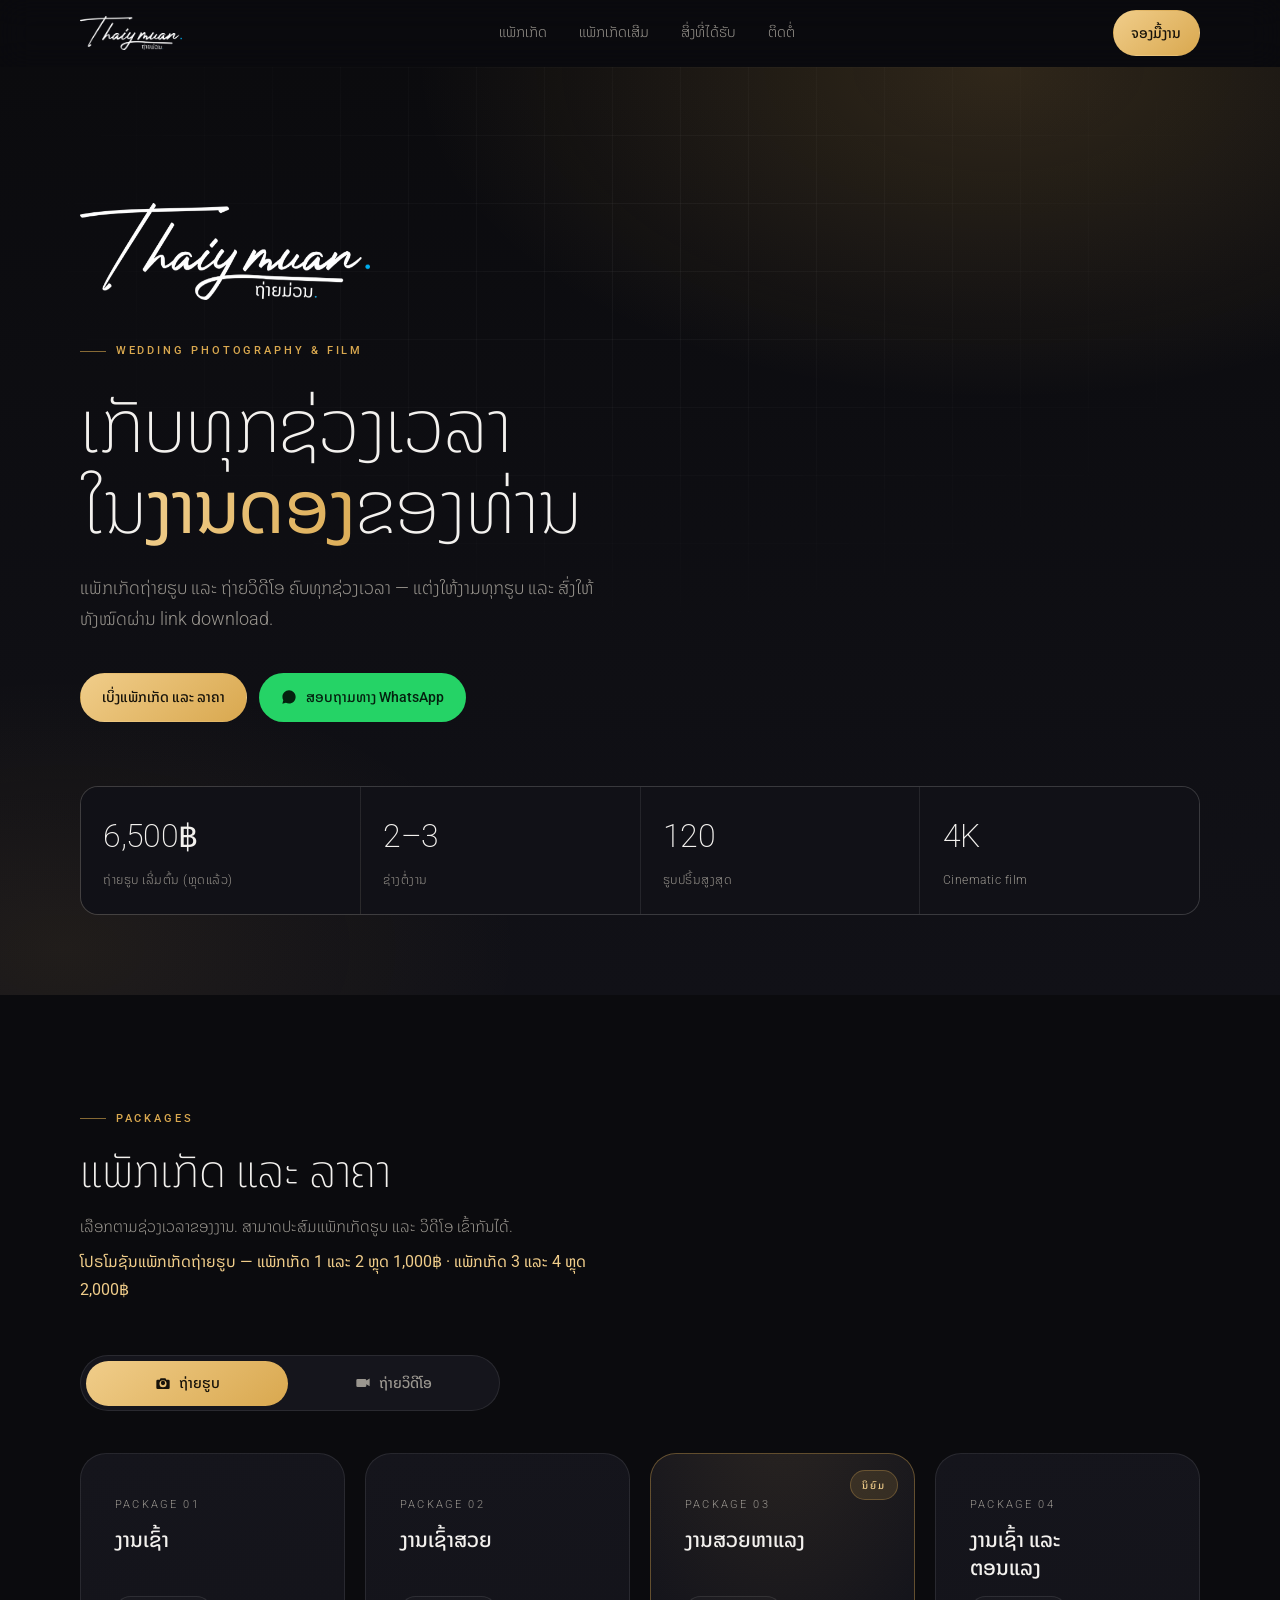
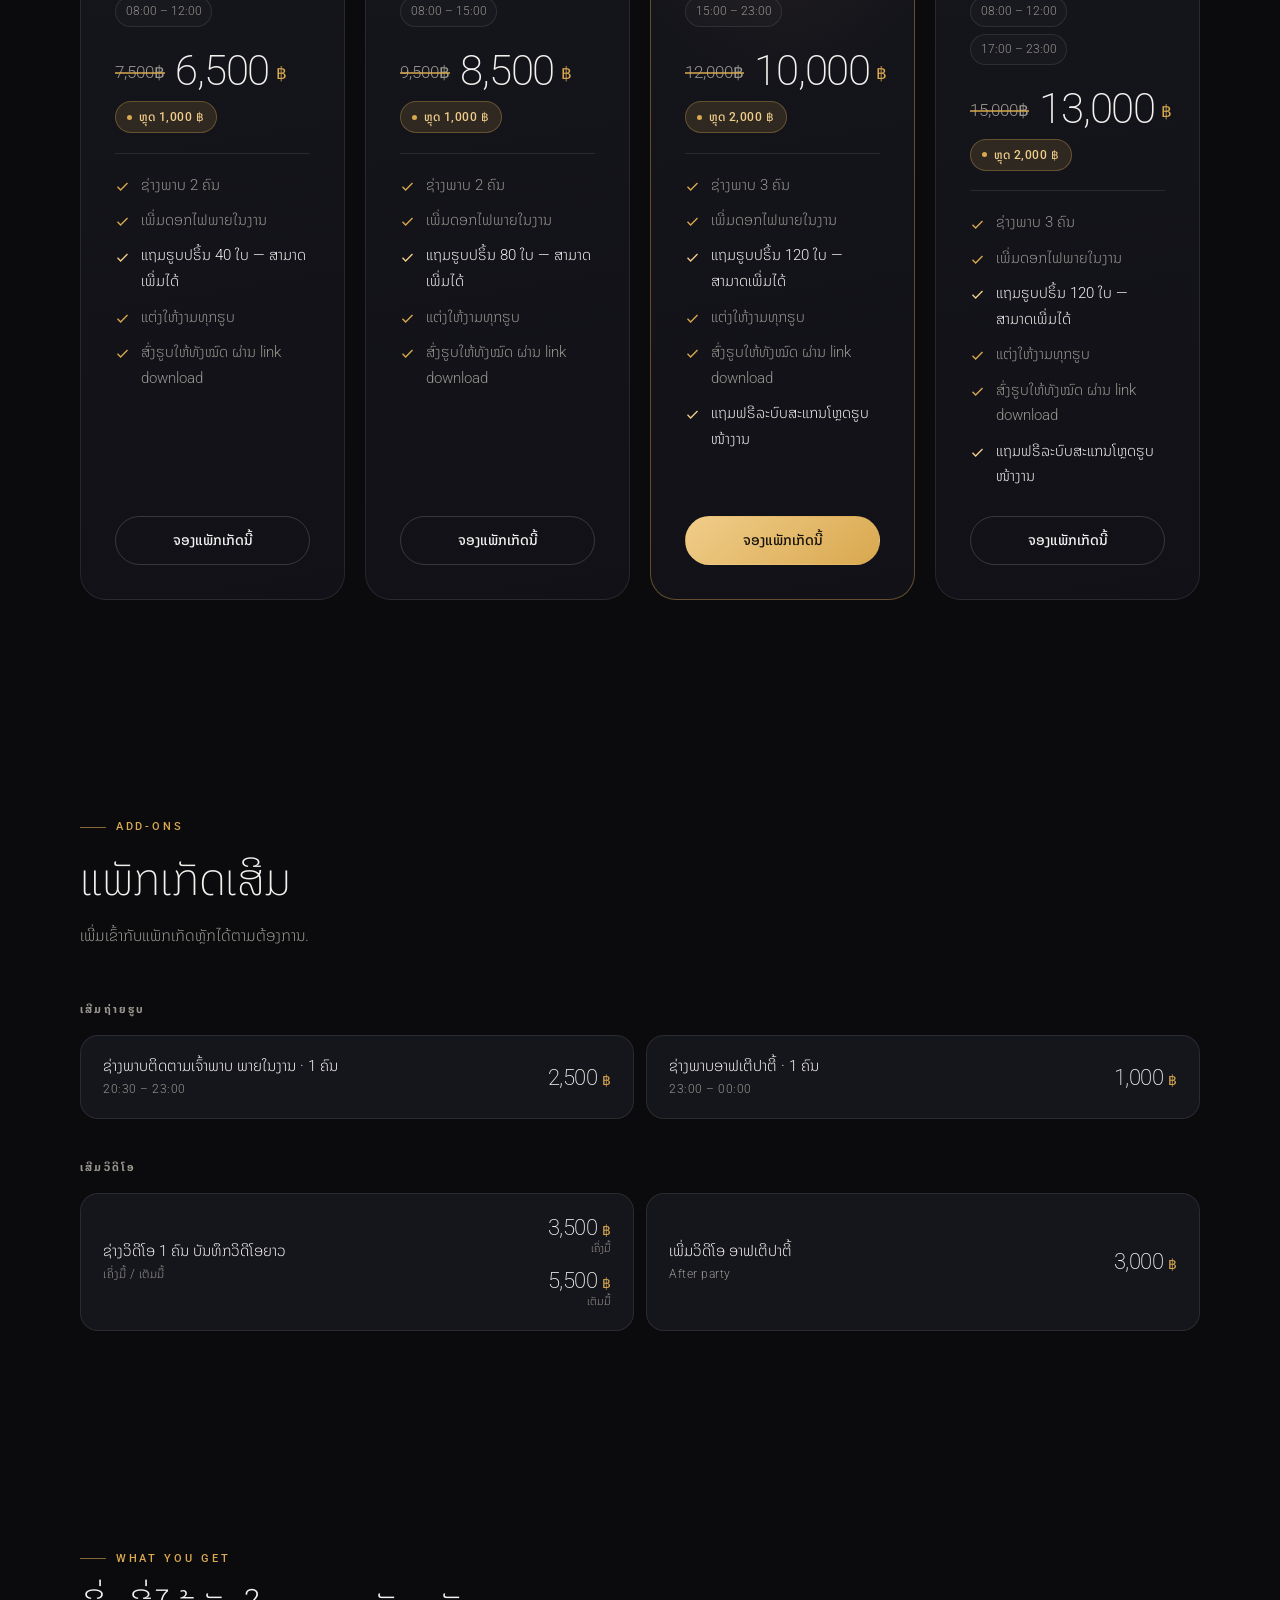
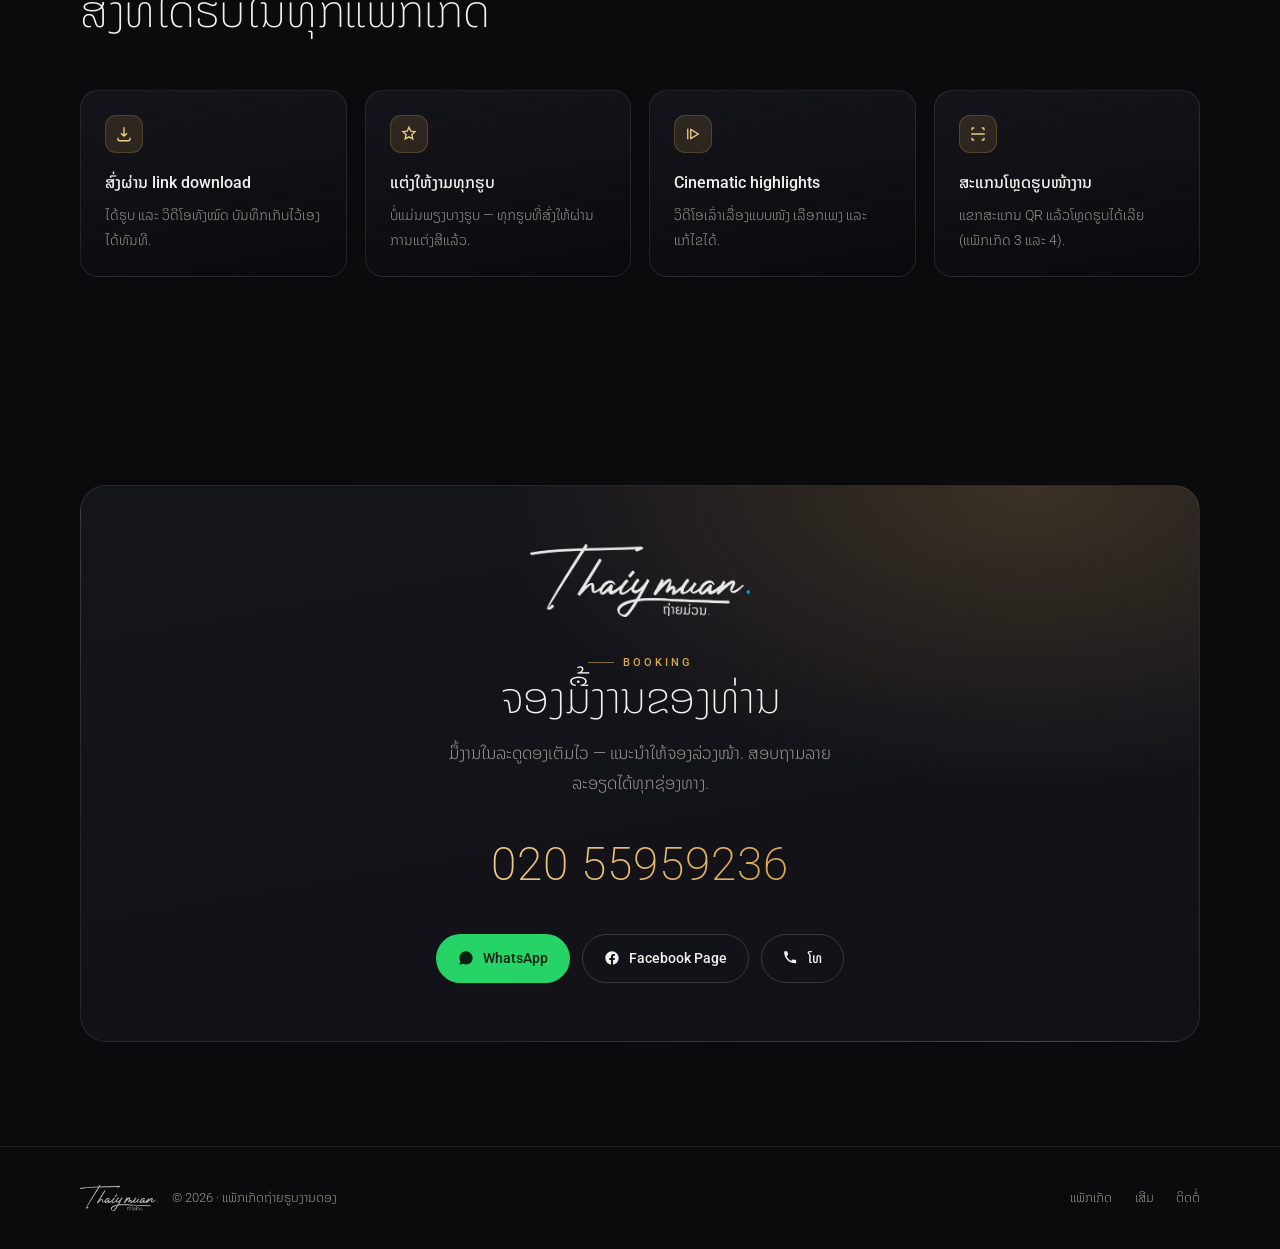
==== index.html @ a65b4c53 "Add motion: scroll progress, staggered reveals, animated toggle and count-up - Scroll progress bar, " ====
<!DOCTYPE html>
<html lang="lo">
<head>
<meta charset="UTF-8">
<meta name="viewport" content="width=device-width, initial-scale=1">
<title>Thaiymuan Production — ແພັກເກັດຖ່າຍຮູບງານດອງ</title>
<meta name="description" content="Thaiymuan Production — ແພັກເກັດຖ່າຍຮູບ ແລະ ຖ່າຍວິດີໂອງານດອງ. ລາຄາຄົບທຸກແພັກເກັດ. ຕິດຕໍ່ 020 55959236">
<meta name="theme-color" content="#0b0b0e">
<meta property="og:title" content="Thaiymuan Production — ແພັກເກັດຖ່າຍຮູບງານດອງ">
<meta property="og:description" content="ແພັກເກັດຖ່າຍຮູບງານດອງ ຫຼຸດແລ້ວເລີ່ມຕົ້ນ 6,500฿ · ແພັກເກັດວິດີໂອ ເລີ່ມຕົ້ນ 5,500฿ · ຕິດຕໍ່ 020 55959236">
<meta property="og:type" content="website">
<meta property="og:image" content="logo/og-image.jpg">
<meta name="twitter:card" content="summary_large_image">
<link rel="icon" type="image/png" href="logo/favicon.png">
<link rel="apple-touch-icon" href="logo/apple-touch-icon.png">
<link rel="preconnect" href="https://fonts.googleapis.com">
<link rel="preconnect" href="https://fonts.gstatic.com" crossorigin>
<link href="https://fonts.googleapis.com/css2?family=Noto+Sans+Lao:wght@200;300;400;500;600;700&family=Roboto:wght@100;300;400;500;700;900&display=swap" rel="stylesheet">
<style>
/* ===================== TOKENS ===================== */
:root{
  --bg:#0b0b0e;
  --bg-2:#111117;
  --panel:#15151c;
  --panel-2:#1b1b24;
  --line:rgba(255,255,255,.09);
  --line-2:rgba(255,255,255,.16);
  --text:#f3f1ee;
  --muted:#9a968f;
  --gold:#d9a84f;
  --gold-2:#f0cd8a;
  --gold-dim:rgba(217,168,79,.14);
  --wa:#25d366;

  /* Latin → Roboto · ອັກສອນລາວ fall back ໄປ Noto Sans Lao ອັດຕະໂນມັດ */
  --sans:"Roboto","Noto Sans Lao",sans-serif;

  --r-sm:12px; --r:18px; --r-lg:26px;
  --pad:clamp(20px,5vw,34px);
  --shadow:0 24px 60px -24px rgba(0,0,0,.8);
  --ease:cubic-bezier(.22,.9,.25,1);
}
*,*::before,*::after{box-sizing:border-box;margin:0;padding:0}
html{scroll-behavior:smooth;-webkit-text-size-adjust:100%}
body{
  background:var(--bg);color:var(--text);font-family:var(--sans);
  font-weight:300;line-height:1.75;overflow-x:hidden;
  -webkit-font-smoothing:antialiased;
  font-size:clamp(15px,.4vw + 14px,17px);
}
img,svg{display:block;max-width:100%}
a{color:inherit;text-decoration:none}
::selection{background:var(--gold);color:#17130a}

.wrap{width:100%;max-width:1200px;margin-inline:auto;padding-inline:clamp(18px,5vw,40px)}
.eyebrow{
  display:inline-flex;align-items:center;gap:.6rem;
  font-size:.7rem;font-weight:500;letter-spacing:.26em;text-transform:uppercase;
  color:var(--gold);
}
.eyebrow::before{content:"";width:26px;height:1px;background:var(--gold);opacity:.6}

/* ===================== NAV ===================== */
.nav{
  position:sticky;top:0;z-index:50;
  background:rgba(11,11,14,.72);
  backdrop-filter:blur(16px) saturate(140%);
  -webkit-backdrop-filter:blur(16px) saturate(140%);
  border-bottom:1px solid transparent;transition:border-color .4s,background .4s;
}
.nav.stuck{border-bottom-color:var(--line);background:rgba(11,11,14,.9)}
.nav-in{display:flex;align-items:center;justify-content:space-between;gap:1rem;height:66px}
.logo{display:flex;align-items:center;flex:none}
.logo img{height:clamp(26px,5.6vw,34px);width:auto;transition:opacity .35s}
.logo:hover img{opacity:.78}
.nav-links{display:flex;gap:2rem;font-size:.9rem;color:var(--muted)}
.nav-links a{position:relative;padding:.3rem 0;transition:color .3s}
.nav-links a::after{
  content:"";position:absolute;left:0;bottom:0;height:1px;width:0;background:var(--gold);
  transition:width .4s var(--ease);
}
.nav-links a:hover{color:var(--text)}
.nav-links a:hover::after{width:100%}
.btn{
  display:inline-flex;align-items:center;justify-content:center;gap:.55rem;
  padding:.7rem 1.3rem;border-radius:999px;font-size:.88rem;font-weight:500;
  border:1px solid var(--line-2);color:var(--text);background:transparent;
  transition:transform .35s var(--ease),background .35s,border-color .35s,box-shadow .35s;
  white-space:nowrap;cursor:pointer;font-family:inherit;
}
.btn svg{width:16px;height:16px;fill:currentColor;flex:none}
.btn:hover{transform:translateY(-2px);border-color:var(--line-2);background:rgba(255,255,255,.06)}
.btn-gold{background:linear-gradient(140deg,var(--gold-2),var(--gold));color:#17130a;border-color:transparent}
.btn-gold:hover{background:linear-gradient(140deg,#f6daa4,var(--gold-2));box-shadow:0 14px 34px -14px rgba(217,168,79,.7)}
.btn-wa{background:var(--wa);color:#04210f;border-color:transparent}
.btn-wa:hover{background:#3ae07a;box-shadow:0 14px 34px -14px rgba(37,211,102,.6)}
.nav .btn{padding:.6rem 1.1rem}

/* ===================== HERO ===================== */
.hero{position:relative;padding:clamp(4rem,11vw,8.5rem) 0 clamp(3rem,7vw,5rem);overflow:hidden}
.hero::before{
  content:"";position:absolute;inset:0;z-index:-1;
  background:
    radial-gradient(70% 55% at 78% 0%,rgba(217,168,79,.18),transparent 65%),
    radial-gradient(55% 45% at 5% 95%,rgba(217,168,79,.08),transparent 65%),
    linear-gradient(180deg,var(--bg) 0%,var(--bg-2) 100%);
}
.hero::after{
  content:"";position:absolute;inset:0;z-index:-1;opacity:.5;pointer-events:none;
  background-image:
    linear-gradient(var(--line) 1px,transparent 1px),
    linear-gradient(90deg,var(--line) 1px,transparent 1px);
  background-size:68px 68px;
  mask-image:radial-gradient(70% 60% at 50% 20%,#000,transparent 75%);
  -webkit-mask-image:radial-gradient(70% 60% at 50% 20%,#000,transparent 75%);
}
.hero-logo{width:clamp(180px,34vw,290px);height:auto;margin-bottom:2rem;opacity:.95}
.hero h1{
  font-weight:200;letter-spacing:-.015em;margin-top:1.6rem;
  font-size:clamp(2.1rem,7.4vw,4.6rem);line-height:1.1;
}
.hero h1 strong{
  font-weight:400;
  background:linear-gradient(100deg,var(--gold-2),var(--gold) 60%,#b9842f);
  -webkit-background-clip:text;background-clip:text;color:transparent;
}
.hero .lede{margin-top:1.5rem;max-width:52ch;color:var(--muted);font-size:clamp(.98rem,1.6vw,1.1rem)}
.hero-cta{display:flex;flex-wrap:wrap;gap:.8rem;margin-top:2.4rem}
.stats{
  display:grid;grid-template-columns:repeat(auto-fit,minmax(140px,1fr));
  gap:1px;background:var(--line);border:1px solid var(--line);
  border-radius:var(--r);overflow:hidden;margin-top:clamp(2.6rem,6vw,4rem);
}
.stat{background:var(--bg-2);padding:1.3rem 1.4rem}
.stat b{display:block;font-weight:200;font-size:clamp(1.5rem,4vw,2rem);letter-spacing:-.02em;color:var(--text)}
.stat span{font-size:.78rem;color:var(--muted);letter-spacing:.04em}

/* ===================== SECTION ===================== */
section{padding:clamp(3.4rem,9vw,6.5rem) 0;position:relative}
.sec-head{max-width:62ch;margin-bottom:clamp(2rem,5vw,3.2rem)}
.sec-head h2{
  font-weight:200;font-size:clamp(1.6rem,5vw,2.8rem);line-height:1.2;
  letter-spacing:-.01em;margin-top:1rem;
}
.sec-head p{color:var(--muted);margin-top:.9rem;font-size:.98rem}
.sec-head p.promo{color:var(--gold-2);font-weight:400;margin-top:.5rem}

/* ---- toggle ---- */
.toggle{
  display:inline-flex;padding:5px;gap:4px;border:1px solid var(--line);
  border-radius:999px;background:var(--panel);margin-bottom:clamp(1.8rem,4vw,2.6rem);
  width:100%;max-width:420px;
}
.toggle button{
  flex:1;border:0;background:transparent;color:var(--muted);cursor:pointer;
  font-family:inherit;font-size:.9rem;font-weight:500;padding:.65rem 1rem;
  border-radius:999px;transition:color .3s,background .4s var(--ease);
  display:inline-flex;align-items:center;justify-content:center;gap:.5rem;
}
.toggle button svg{width:16px;height:16px;fill:currentColor}
.toggle button[aria-selected="true"]{
  background:linear-gradient(140deg,var(--gold-2),var(--gold));color:#17130a;
}

/* ===================== CARDS ===================== */
.cards{
  display:grid;gap:clamp(14px,2vw,20px);
  grid-template-columns:repeat(auto-fit,minmax(min(100%,290px),1fr));
}
.pane[hidden]{display:none}
.card{
  position:relative;display:flex;flex-direction:column;
  background:linear-gradient(170deg,var(--panel),var(--bg-2));
  border:1px solid var(--line);border-radius:var(--r-lg);
  padding:var(--pad);overflow:hidden;
  transition:transform .5s var(--ease),border-color .5s,box-shadow .5s;
}
.card::before{
  content:"";position:absolute;inset:0;border-radius:inherit;pointer-events:none;
  background:radial-gradient(120% 70% at 50% -10%,rgba(217,168,79,.16),transparent 60%);
  opacity:0;transition:opacity .5s;
}
.card:hover{transform:translateY(-6px);border-color:var(--line-2);box-shadow:var(--shadow)}
.card:hover::before{opacity:1}
.card.featured{border-color:rgba(217,168,79,.4)}
.card.featured::before{opacity:.7}
.badge{
  position:absolute;top:16px;right:16px;z-index:2;
  font-size:.62rem;font-weight:500;letter-spacing:.18em;text-transform:uppercase;
  padding:.35rem .7rem;border-radius:999px;
  background:var(--gold-dim);color:var(--gold-2);border:1px solid rgba(217,168,79,.3);
}
.card-top{position:relative;z-index:1}
.kicker{font-size:.68rem;letter-spacing:.2em;text-transform:uppercase;color:var(--muted)}
.card h3{font-weight:500;font-size:clamp(1.1rem,2.6vw,1.3rem);margin-top:.5rem;padding-right:4.5rem;line-height:1.35}
.hours{display:flex;flex-wrap:wrap;gap:.4rem;margin-top:.9rem}
.hours span{
  font-size:.76rem;color:var(--muted);padding:.25rem .6rem;
  border:1px solid var(--line);border-radius:999px;background:rgba(255,255,255,.02);
  font-variant-numeric:tabular-nums;
}
.price{
  display:flex;align-items:flex-end;gap:.4rem;margin:1.4rem 0 1.2rem;
  position:relative;z-index:1;
}
.price b{font-weight:200;font-size:clamp(2rem,6.4vw,2.6rem);line-height:1;letter-spacing:-.03em;font-variant-numeric:tabular-nums}
.price i{font-style:normal;font-size:1.05rem;color:var(--gold);padding-bottom:.2rem}
.price s{
  font-size:1.05rem;color:var(--muted);font-variant-numeric:tabular-nums;
  text-decoration:line-through;text-decoration-color:rgba(217,168,79,.75);
  text-decoration-thickness:1.5px;padding-bottom:.25rem;margin-right:.25rem;
}
.save{
  display:inline-flex;align-items:center;gap:.4rem;align-self:flex-start;
  margin:-.6rem 0 1.2rem;position:relative;z-index:1;
  font-size:.74rem;font-weight:500;letter-spacing:.04em;
  padding:.3rem .7rem;border-radius:999px;
  background:var(--gold-dim);color:var(--gold-2);border:1px solid rgba(217,168,79,.32);
}
.save::before{content:"";width:5px;height:5px;border-radius:50%;background:var(--gold)}
.feats{list-style:none;border-top:1px solid var(--line);padding-top:1.2rem;position:relative;z-index:1;flex:1}
.feats li{display:flex;gap:.7rem;align-items:flex-start;font-size:.92rem;color:var(--muted);margin-bottom:.6rem}
.feats li:last-child{margin-bottom:0}
.feats li svg{width:15px;height:15px;flex:none;margin-top:.42em;stroke:var(--gold);stroke-width:2.2;fill:none}
.feats li.hl{color:var(--text)}
.feats li.hl svg{stroke:var(--gold-2)}
.card .btn{margin-top:1.6rem;position:relative;z-index:1;width:100%}

/* ===================== ADD-ONS ===================== */
.addons{display:grid;gap:12px;grid-template-columns:repeat(auto-fit,minmax(min(100%,300px),1fr))}
.addon{
  display:flex;align-items:center;justify-content:space-between;gap:1.2rem;
  background:var(--panel);border:1px solid var(--line);border-radius:var(--r);
  padding:1.2rem 1.4rem;transition:border-color .4s,transform .4s var(--ease),background .4s;
}
.addon:hover{border-color:var(--line-2);background:var(--panel-2);transform:translateY(-3px)}
.addon .t{font-size:.95rem;line-height:1.5}
.addon .t span{display:block;font-size:.74rem;color:var(--muted);letter-spacing:.04em;margin-top:.2rem;font-variant-numeric:tabular-nums}
.addon .p{text-align:right;white-space:nowrap;font-variant-numeric:tabular-nums}
.addon .p em{display:block;font-style:normal;font-weight:200;font-size:1.4rem;line-height:1.3;letter-spacing:-.02em}
.addon .p em i{font-style:normal;font-size:.85rem;color:var(--gold)}
.addon .p small{display:block;font-size:.68rem;color:var(--muted);margin-top:-.2rem}

/* ===================== INCLUDED ===================== */
.incl{display:grid;gap:clamp(14px,2vw,18px);grid-template-columns:repeat(auto-fit,minmax(min(100%,230px),1fr))}
.incl .i{
  border:1px solid var(--line);border-radius:var(--r);padding:1.5rem;
  background:linear-gradient(170deg,var(--panel),transparent);
}
.incl .i .ic{
  width:38px;height:38px;border-radius:11px;display:grid;place-items:center;
  background:var(--gold-dim);border:1px solid rgba(217,168,79,.22);margin-bottom:1rem;
}
.incl .i .ic svg{width:18px;height:18px;stroke:var(--gold-2);stroke-width:1.8;fill:none}
.incl .i h4{font-weight:500;font-size:1rem}
.incl .i p{color:var(--muted);font-size:.88rem;margin-top:.4rem}

/* ===================== CONTACT ===================== */
.contact{
  border:1px solid var(--line);border-radius:var(--r-lg);overflow:hidden;
  background:
    radial-gradient(80% 90% at 85% 0%,rgba(217,168,79,.2),transparent 60%),
    linear-gradient(170deg,var(--panel),var(--bg-2));
  padding:clamp(2rem,6vw,3.6rem);text-align:center;
}
.contact-logo{width:clamp(150px,26vw,220px);height:auto;margin:0 auto 1.6rem;opacity:.9}
.contact h2{font-weight:200;font-size:clamp(1.6rem,5.4vw,2.7rem);line-height:1.2;letter-spacing:-.01em}
.contact p{color:var(--muted);margin-top:.9rem;max-width:46ch;margin-inline:auto}
.tel{
  display:inline-block;margin-top:1.6rem;font-weight:200;letter-spacing:.02em;
  font-size:clamp(1.8rem,7vw,2.9rem);font-variant-numeric:tabular-nums;
  background:linear-gradient(100deg,var(--gold-2),var(--gold));
  -webkit-background-clip:text;background-clip:text;color:transparent;
}
.contact .row{display:flex;flex-wrap:wrap;gap:.8rem;justify-content:center;margin-top:1.8rem}

/* ===================== FOOTER ===================== */
footer{border-top:1px solid var(--line);padding:2.4rem 0 calc(2.4rem + env(safe-area-inset-bottom))}
.foot{display:flex;flex-wrap:wrap;gap:1rem;justify-content:space-between;align-items:center;
  font-size:.8rem;color:var(--muted)}
.foot nav{display:flex;gap:1.4rem}
.foot-brand{display:flex;align-items:center;gap:.9rem;flex-wrap:wrap}
.foot-brand img{height:26px;width:auto;opacity:.7}

/* ===================== MOBILE BAR ===================== */
.mbar{
  position:fixed;left:0;right:0;bottom:0;z-index:60;display:none;gap:10px;
  padding:10px 14px calc(10px + env(safe-area-inset-bottom));
  background:rgba(11,11,14,.9);backdrop-filter:blur(14px);
  -webkit-backdrop-filter:blur(14px);border-top:1px solid var(--line);
}
.mbar .btn{flex:1;padding:.85rem 1rem}

/* ===================== MOTION ===================== */
/* ແຖບຄວາມຄືບໜ້າຕອນ scroll */
.progress{
  position:fixed;top:0;left:0;height:2px;z-index:70;width:100%;
  transform:scaleX(0);transform-origin:0 50%;
  background:linear-gradient(90deg,var(--gold),var(--gold-2));
  will-change:transform;
}

/* hero: ຂຶ້ນເປັນລຳດັບຕອນໂຫຼດ */
@keyframes rise{from{opacity:0;transform:translateY(22px)}to{opacity:1;transform:none}}
.hero-logo,.hero .eyebrow,.hero h1,.hero .lede,.hero-cta,.hero .stats{
  opacity:0;animation:rise .9s var(--ease) forwards;
}
.hero-logo{animation-delay:.05s}
.hero .eyebrow{animation-delay:.18s}
.hero h1{animation-delay:.3s}
.hero .lede{animation-delay:.44s}
.hero-cta{animation-delay:.56s}
.hero .stats{animation-delay:.68s}

/* ຄຳວ່າ "ງານດອງ" ມີແສງທອງເລື່ອນຜ່ານ */
@keyframes shine{to{background-position:200% center}}
.hero h1 strong{
  background-size:200% auto;
  animation:shine 7s linear infinite;
}

/* ແສງພື້ນຫຼັງ hero ເຄື່ອນໄຫວຊ້າໆ */
@keyframes drift{
  0%,100%{transform:translate3d(0,0,0) scale(1)}
  50%{transform:translate3d(-2%,2%,0) scale(1.08)}
}
.hero::before{animation:drift 18s ease-in-out infinite;will-change:transform}

/* ປຸ່ມ: ແສງກວາດຜ່ານຕອນ hover */
.btn{position:relative;overflow:hidden;isolation:isolate}
.btn::after{
  content:"";position:absolute;inset:0;z-index:-1;
  background:linear-gradient(110deg,transparent 35%,rgba(255,255,255,.28) 50%,transparent 65%);
  transform:translateX(-120%);transition:transform .7s var(--ease);
}
.btn:hover::after{transform:translateX(120%)}
.btn:active{transform:translateY(0) scale(.97)}

/* ຕົວເລືອກ ຮູບ/ວິດີໂອ: ແຖບທອງເລື່ອນຕາມ */
.toggle{position:relative}
.toggle .ind{
  position:absolute;top:0;left:0;height:0;width:0;
  border-radius:999px;z-index:0;pointer-events:none;
  background:linear-gradient(140deg,var(--gold-2),var(--gold));
  transition:transform .45s var(--ease),width .45s var(--ease),height .45s var(--ease);
}
.toggle button{position:relative;z-index:1}
.toggle button[aria-selected="true"]{background:transparent;color:#17130a}

/* card: ຂຶ້ນເປັນລຳດັບ + ຮູບເງົາຕອນ hover */
.cards .card{
  opacity:0;transform:translateY(24px);
  transition:opacity .7s var(--ease),transform .7s var(--ease),
             border-color .5s,box-shadow .5s,background .5s;
  transition-delay:calc(var(--d,0) * 80ms);
}
.cards.in .card{opacity:1;transform:none}
.cards.in .card:hover{transform:translateY(-8px)}
.card .price b{transition:transform .5s var(--ease);transform-origin:left bottom}
.card:hover .price b{transform:scale(1.06)}
.card .badge{transition:transform .5s var(--ease)}
.card:hover .badge{transform:scale(1.06)}

/* ລາຍການໃນ card ປາກົດຕາມກັນ */
@keyframes fadeUp{from{opacity:0;transform:translateY(8px)}to{opacity:1;transform:none}}
.cards.in .card .feats li{animation:fadeUp .5s var(--ease) backwards}
.cards.in .card .feats li:nth-child(1){animation-delay:.18s}
.cards.in .card .feats li:nth-child(2){animation-delay:.24s}
.cards.in .card .feats li:nth-child(3){animation-delay:.3s}
.cards.in .card .feats li:nth-child(4){animation-delay:.36s}
.cards.in .card .feats li:nth-child(5){animation-delay:.42s}
.cards.in .card .feats li:nth-child(6){animation-delay:.48s}

/* add-on ແລະ ກ່ອງ "ສິ່ງທີ່ໄດ້ຮັບ" ຂຶ້ນເປັນລຳດັບ */
.addons.in .addon,.incl.in .i{animation:fadeUp .6s var(--ease) backwards}
.addons.in .addon:nth-child(2),.incl.in .i:nth-child(2){animation-delay:.1s}
.incl.in .i:nth-child(3){animation-delay:.2s}
.incl.in .i:nth-child(4){animation-delay:.3s}
.incl .i .ic{transition:transform .5s var(--ease),background .5s}
.incl .i:hover .ic{transform:translateY(-3px) rotate(-6deg)}

/* ໂລໂກ້ nav ຕອບສະໜອງ */
.logo img{transition:opacity .35s,transform .45s var(--ease)}
.logo:hover img{transform:scale(1.05)}

/* ===================== TOAST ===================== */
.toast{
  position:fixed;left:50%;bottom:calc(22px + env(safe-area-inset-bottom));
  transform:translate(-50%,16px);z-index:80;
  display:flex;align-items:center;gap:.6rem;
  padding:.8rem 1.2rem;border-radius:999px;
  background:var(--panel-2);border:1px solid var(--line-2);
  color:var(--text);font-size:.88rem;white-space:nowrap;
  box-shadow:var(--shadow);opacity:0;pointer-events:none;
  transition:opacity .35s var(--ease),transform .35s var(--ease);
}
.toast.show{opacity:1;transform:translate(-50%,0)}
.toast svg{width:16px;height:16px;stroke:var(--gold);stroke-width:2;fill:none;flex:none}
@media (max-width:720px){.toast{bottom:calc(86px + env(safe-area-inset-bottom))}}

/* ===================== REVEAL ===================== */
.rv{opacity:0;transform:translateY(22px);transition:opacity .9s var(--ease),transform .9s var(--ease)}
.rv.in{opacity:1;transform:none}

/* ===================== RESPONSIVE ===================== */
@media (max-width:900px){
  .nav-links{display:none}
}
@media (max-width:720px){
  .nav .btn{display:none}
  .nav-in{height:60px}
  body{padding-bottom:78px}
  .mbar{display:flex}
  .card h3{padding-right:0}
  .badge{position:static;display:inline-block;margin-bottom:.9rem}
  .hero::after{background-size:48px 48px}
  .toggle{max-width:none}
  .addon{flex-direction:column;align-items:flex-start;gap:.8rem}
  .addon .p{text-align:left}
}
@media (min-width:1024px){
  .cards{grid-template-columns:repeat(4,1fr)}
  .cards.two{grid-template-columns:repeat(2,1fr)}
  /* ຫົວຂໍ້ 2 ແຖວ ບໍ່ໃຫ້ລາຄາຫຼົ່ນບໍ່ຕົງແຖວກັນ */
  .card h3{min-height:2.7em}
}
@media (prefers-reduced-motion:reduce){
  *{animation:none!important;transition:none!important;scroll-behavior:auto!important}
  .rv,.cards .card,.hero-logo,.hero .eyebrow,.hero h1,.hero .lede,.hero-cta,.hero .stats{
    opacity:1!important;transform:none!important;
  }
  .progress{display:none}
}
</style>
<noscript><style>
  .rv,.cards .card,.hero-logo,.hero .eyebrow,.hero h1,.hero .lede,.hero-cta,.hero .stats{
    opacity:1!important;transform:none!important;animation:none!important;
  }
  .toggle button[aria-selected="true"]{background:linear-gradient(140deg,var(--gold-2),var(--gold))}
  .progress{display:none}
</style></noscript>
</head>
<body>
<div class="progress" id="progress" aria-hidden="true"></div>

<!-- ============ NAV ============ -->
<header class="nav" id="nav">
  <div class="wrap nav-in">
    <a class="logo" href="#top" aria-label="Thaiymuan Production">
      <img src="logo/wordmark.png" alt="Thaiymuan Production ຖ່າຍມ່ວນ" width="1000" height="333">
    </a>
    <nav class="nav-links">
      <a href="#packages">ແພັກເກັດ</a>
      <a href="#addons">ແພັກເກັດເສີມ</a>
      <a href="#included">ສິ່ງທີ່ໄດ້ຮັບ</a>
      <a href="#contact">ຕິດຕໍ່</a>
    </nav>
    <a class="btn btn-gold" href="#contact">ຈອງມື້ງານ</a>
  </div>
</header>

<!-- ============ HERO ============ -->
<main id="top">
<section class="hero">
  <div class="wrap">
    <img class="hero-logo rv" src="logo/wordmark.png" alt="Thaiymuan Production ຖ່າຍມ່ວນ" width="1000" height="333">
    <span class="eyebrow">Wedding Photography &amp; Film</span>
    <h1>ເກັບທຸກຊ່ວງເວລາ<br>ໃນ<strong>ງານດອງ</strong>ຂອງທ່ານ</h1>
    <p class="lede">ແພັກເກັດຖ່າຍຮູບ ແລະ ຖ່າຍວິດີໂອ ຄົບທຸກຊ່ວງເວລາ — ແຕ່ງໃຫ້ງາມທຸກຮູບ ແລະ ສົ່ງໃຫ້ທັງໝົດຜ່ານ link download.</p>
    <div class="hero-cta">
      <a class="btn btn-gold" href="#packages">ເບິ່ງແພັກເກັດ ແລະ ລາຄາ</a>
      <a class="btn btn-wa" href="https://wa.me/8562055959236?text=%E0%BA%AA%E0%BA%B0%E0%BA%9A%E0%BA%B2%E0%BA%8D%E0%BA%94%E0%BA%B5%20%E0%BA%AA%E0%BA%AD%E0%BA%9A%E0%BA%96%E0%BA%B2%E0%BA%A1%E0%BA%82%E0%BB%8D%E0%BB%89%E0%BA%A1%E0%BA%B9%E0%BA%99%E0%BB%81%E0%BA%9E%E0%BA%B1%E0%BA%81%E0%BB%80%E0%BA%81%E0%BA%B1%E0%BA%94" target="_blank" rel="noopener">
        <svg viewBox="0 0 24 24"><path d="M12.04 2C6.58 2 2.13 6.45 2.13 11.91c0 1.75.46 3.46 1.32 4.96L2 22l5.25-1.38a9.9 9.9 0 0 0 4.79 1.22c5.46 0 9.92-4.45 9.92-9.91C21.96 6.45 17.5 2 12.04 2Zm4.52 11.86c-.25-.12-1.47-.72-1.69-.81-.23-.08-.39-.12-.56.13-.17.25-.66.81-.81.97-.15.17-.3.19-.54.06-.25-.12-1.06-.39-2.02-1.25-.75-.66-1.25-1.48-1.4-1.73-.15-.25-.02-.38.11-.5.11-.11.25-.3.37-.44.12-.15.17-.25.25-.42.08-.17.04-.31-.02-.44-.06-.12-.56-1.35-.77-1.85-.2-.48-.41-.42-.56-.43h-.48c-.17 0-.44.06-.67.31-.23.25-.88.86-.88 2.1s.9 2.43 1.03 2.6c.12.17 1.76 2.81 4.3 3.84.6.26 1.07.41 1.44.53.6.19 1.15.16 1.58.1.48-.07 1.47-.6 1.68-1.19.21-.58.21-1.08.15-1.19-.06-.1-.23-.17-.48-.29Z"/></svg>
        ສອບຖາມທາງ WhatsApp
      </a>
    </div>
    <div class="stats rv">
      <div class="stat"><b data-count="6500" data-suffix="฿">6,500฿</b><span>ຖ່າຍຮູບ ເລີ່ມຕົ້ນ (ຫຼຸດແລ້ວ)</span></div>
      <div class="stat"><b>2–3</b><span>ຊ່າງຕໍ່ງານ</span></div>
      <div class="stat"><b data-count="120">120</b><span>ຮູບປຣິ້ນສູງສຸດ</span></div>
      <div class="stat"><b>4K</b><span>Cinematic film</span></div>
    </div>
  </div>
</section>

<!-- ============ PACKAGES ============ -->
<section id="packages">
  <div class="wrap">
    <div class="sec-head rv">
      <span class="eyebrow">Packages</span>
      <h2>ແພັກເກັດ ແລະ ລາຄາ</h2>
      <p>ເລືອກຕາມຊ່ວງເວລາຂອງງານ. ສາມາດປະສົມແພັກເກັດຮູບ ແລະ ວິດີໂອ ເຂົ້າກັນໄດ້.</p>
      <p class="promo">ໂປຣໂມຊັນແພັກເກັດຖ່າຍຮູບ — ແພັກເກັດ 1 ແລະ 2 ຫຼຸດ 1,000฿ · ແພັກເກັດ 3 ແລະ 4 ຫຼຸດ 2,000฿</p>
    </div>

    <div class="toggle rv" role="tablist" aria-label="ປະເພດແພັກເກັດ">
      <span class="ind" aria-hidden="true"></span>
      <button role="tab" id="tab-photo" aria-controls="pane-photo" aria-selected="true">
        <svg viewBox="0 0 24 24"><path d="M12 15.2a3.2 3.2 0 1 0 0-6.4 3.2 3.2 0 0 0 0 6.4Zm8-8.2h-3.1l-1.2-2H8.3l-1.2 2H4a2 2 0 0 0-2 2v10a2 2 0 0 0 2 2h16a2 2 0 0 0 2-2V9a2 2 0 0 0-2-2Zm-8 11.3A5.3 5.3 0 1 1 12 7.7a5.3 5.3 0 0 1 0 10.6Z"/></svg>
        ຖ່າຍຮູບ
      </button>
      <button role="tab" id="tab-video" aria-controls="pane-video" aria-selected="false">
        <svg viewBox="0 0 24 24"><path d="M15 6H4a2 2 0 0 0-2 2v8a2 2 0 0 0 2 2h11a2 2 0 0 0 2-2v-2.3l5 3V5.3l-5 3V8a2 2 0 0 0-2-2Z"/></svg>
        ຖ່າຍວິດີໂອ
      </button>
    </div>

    <!-- ---------- PHOTO ---------- -->
    <div class="cards pane rv" id="pane-photo" role="tabpanel" aria-labelledby="tab-photo">
      <article class="card">
        <div class="card-top">
          <span class="kicker">Package 01</span>
          <h3>ງານເຊົ້າ</h3>
          <div class="hours"><span>08:00 – 12:00</span></div>
        </div>
        <div class="price"><s>7,500฿</s><b>6,500</b><i>฿</i></div>
        <div class="save">ຫຼຸດ 1,000 ฿</div>
        <ul class="feats">
          <li><svg viewBox="0 0 24 24"><path d="M4 12.5 9 17.5 20 6.5"/></svg>ຊ່າງພາບ 2 ຄົນ</li>
          <li><svg viewBox="0 0 24 24"><path d="M4 12.5 9 17.5 20 6.5"/></svg>ເພີ່ມດອກໄຟພາຍໃນງານ</li>
          <li class="hl"><svg viewBox="0 0 24 24"><path d="M4 12.5 9 17.5 20 6.5"/></svg>ແຖມຮູບປຣິ້ນ 40 ໃບ — ສາມາດເພີ່ມໄດ້</li>
          <li><svg viewBox="0 0 24 24"><path d="M4 12.5 9 17.5 20 6.5"/></svg>ແຕ່ງໃຫ້ງາມທຸກຮູບ</li>
          <li><svg viewBox="0 0 24 24"><path d="M4 12.5 9 17.5 20 6.5"/></svg>ສົ່ງຮູບໃຫ້ທັງໝົດ ຜ່ານ link download</li>
        </ul>
        <a class="btn" href="#contact">ຈອງແພັກເກັດນີ້</a>
      </article>

      <article class="card">
        <div class="card-top">
          <span class="kicker">Package 02</span>
          <h3>ງານເຊົ້າສວຍ</h3>
          <div class="hours"><span>08:00 – 15:00</span></div>
        </div>
        <div class="price"><s>9,500฿</s><b>8,500</b><i>฿</i></div>
        <div class="save">ຫຼຸດ 1,000 ฿</div>
        <ul class="feats">
          <li><svg viewBox="0 0 24 24"><path d="M4 12.5 9 17.5 20 6.5"/></svg>ຊ່າງພາບ 2 ຄົນ</li>
          <li><svg viewBox="0 0 24 24"><path d="M4 12.5 9 17.5 20 6.5"/></svg>ເພີ່ມດອກໄຟພາຍໃນງານ</li>
          <li class="hl"><svg viewBox="0 0 24 24"><path d="M4 12.5 9 17.5 20 6.5"/></svg>ແຖມຮູບປຣິ້ນ 80 ໃບ — ສາມາດເພີ່ມໄດ້</li>
          <li><svg viewBox="0 0 24 24"><path d="M4 12.5 9 17.5 20 6.5"/></svg>ແຕ່ງໃຫ້ງາມທຸກຮູບ</li>
          <li><svg viewBox="0 0 24 24"><path d="M4 12.5 9 17.5 20 6.5"/></svg>ສົ່ງຮູບໃຫ້ທັງໝົດ ຜ່ານ link download</li>
        </ul>
        <a class="btn" href="#contact">ຈອງແພັກເກັດນີ້</a>
      </article>

      <article class="card featured">
        <span class="badge">ນິຍົມ</span>
        <div class="card-top">
          <span class="kicker">Package 03</span>
          <h3>ງານສວຍຫາແລງ</h3>
          <div class="hours"><span>15:00 – 23:00</span></div>
        </div>
        <div class="price"><s>12,000฿</s><b>10,000</b><i>฿</i></div>
        <div class="save">ຫຼຸດ 2,000 ฿</div>
        <ul class="feats">
          <li><svg viewBox="0 0 24 24"><path d="M4 12.5 9 17.5 20 6.5"/></svg>ຊ່າງພາບ 3 ຄົນ</li>
          <li><svg viewBox="0 0 24 24"><path d="M4 12.5 9 17.5 20 6.5"/></svg>ເພີ່ມດອກໄຟພາຍໃນງານ</li>
          <li class="hl"><svg viewBox="0 0 24 24"><path d="M4 12.5 9 17.5 20 6.5"/></svg>ແຖມຮູບປຣິ້ນ 120 ໃບ — ສາມາດເພີ່ມໄດ້</li>
          <li><svg viewBox="0 0 24 24"><path d="M4 12.5 9 17.5 20 6.5"/></svg>ແຕ່ງໃຫ້ງາມທຸກຮູບ</li>
          <li><svg viewBox="0 0 24 24"><path d="M4 12.5 9 17.5 20 6.5"/></svg>ສົ່ງຮູບໃຫ້ທັງໝົດ ຜ່ານ link download</li>
          <li class="hl"><svg viewBox="0 0 24 24"><path d="M4 12.5 9 17.5 20 6.5"/></svg>ແຖມຟຣີລະບົບສະແກນໂຫຼດຮູບໜ້າງານ</li>
        </ul>
        <a class="btn btn-gold" href="#contact">ຈອງແພັກເກັດນີ້</a>
      </article>

      <article class="card">
        <div class="card-top">
          <span class="kicker">Package 04</span>
          <h3>ງານເຊົ້າ ແລະ ຕອນແລງ</h3>
          <div class="hours"><span>08:00 – 12:00</span><span>17:00 – 23:00</span></div>
        </div>
        <div class="price"><s>15,000฿</s><b>13,000</b><i>฿</i></div>
        <div class="save">ຫຼຸດ 2,000 ฿</div>
        <ul class="feats">
          <li><svg viewBox="0 0 24 24"><path d="M4 12.5 9 17.5 20 6.5"/></svg>ຊ່າງພາບ 3 ຄົນ</li>
          <li><svg viewBox="0 0 24 24"><path d="M4 12.5 9 17.5 20 6.5"/></svg>ເພີ່ມດອກໄຟພາຍໃນງານ</li>
          <li class="hl"><svg viewBox="0 0 24 24"><path d="M4 12.5 9 17.5 20 6.5"/></svg>ແຖມຮູບປຣິ້ນ 120 ໃບ — ສາມາດເພີ່ມໄດ້</li>
          <li><svg viewBox="0 0 24 24"><path d="M4 12.5 9 17.5 20 6.5"/></svg>ແຕ່ງໃຫ້ງາມທຸກຮູບ</li>
          <li><svg viewBox="0 0 24 24"><path d="M4 12.5 9 17.5 20 6.5"/></svg>ສົ່ງຮູບໃຫ້ທັງໝົດ ຜ່ານ link download</li>
          <li class="hl"><svg viewBox="0 0 24 24"><path d="M4 12.5 9 17.5 20 6.5"/></svg>ແຖມຟຣີລະບົບສະແກນໂຫຼດຮູບໜ້າງານ</li>
        </ul>
        <a class="btn" href="#contact">ຈອງແພັກເກັດນີ້</a>
      </article>
    </div>

    <!-- ---------- VIDEO ---------- -->
    <div class="cards pane" id="pane-video" role="tabpanel" aria-labelledby="tab-video" hidden>
      <article class="card">
        <div class="card-top">
          <span class="kicker">Film 01</span>
          <h3>ງານເຊົ້າ</h3>
          <div class="hours"><span>08:00 – 12:00</span></div>
        </div>
        <div class="price"><b>5,500</b><i>฿</i></div>
        <ul class="feats">
          <li><svg viewBox="0 0 24 24"><path d="M4 12.5 9 17.5 20 6.5"/></svg>ຊ່າງວິດີໂອ 1 ຄົນ</li>
          <li class="hl"><svg viewBox="0 0 24 24"><path d="M4 12.5 9 17.5 20 6.5"/></svg>ວິດີໂອ highlights cinematic</li>
          <li><svg viewBox="0 0 24 24"><path d="M4 12.5 9 17.5 20 6.5"/></svg>ສາມາດເລືອກເພງໄດ້ຕາມໃຈ</li>
          <li><svg viewBox="0 0 24 24"><path d="M4 12.5 9 17.5 20 6.5"/></svg>ແກ້ໃຫ້ໄດ້ 1 ຄັ້ງ</li>
          <li><svg viewBox="0 0 24 24"><path d="M4 12.5 9 17.5 20 6.5"/></svg>ສົ່ງວິດີໂອຜ່ານ link download</li>
        </ul>
        <a class="btn" href="#contact">ຈອງແພັກເກັດນີ້</a>
      </article>

      <article class="card">
        <div class="card-top">
          <span class="kicker">Film 02</span>
          <h3>ງານເຊົ້າສວຍ</h3>
          <div class="hours"><span>08:00 – 15:00</span></div>
        </div>
        <div class="price"><b>6,500</b><i>฿</i></div>
        <ul class="feats">
          <li><svg viewBox="0 0 24 24"><path d="M4 12.5 9 17.5 20 6.5"/></svg>ຊ່າງວິດີໂອ 1 ຄົນ</li>
          <li class="hl"><svg viewBox="0 0 24 24"><path d="M4 12.5 9 17.5 20 6.5"/></svg>ວິດີໂອ highlights cinematic</li>
          <li><svg viewBox="0 0 24 24"><path d="M4 12.5 9 17.5 20 6.5"/></svg>ສາມາດເລືອກເພງໄດ້ຕາມໃຈ</li>
          <li><svg viewBox="0 0 24 24"><path d="M4 12.5 9 17.5 20 6.5"/></svg>ແກ້ໃຫ້ໄດ້ 1 ຄັ້ງ</li>
          <li><svg viewBox="0 0 24 24"><path d="M4 12.5 9 17.5 20 6.5"/></svg>ສົ່ງວິດີໂອຜ່ານ link download</li>
        </ul>
        <a class="btn" href="#contact">ຈອງແພັກເກັດນີ້</a>
      </article>

      <article class="card">
        <div class="card-top">
          <span class="kicker">Film 03</span>
          <h3>ງານສວຍແລງ</h3>
          <div class="hours"><span>15:00 – 23:00</span></div>
        </div>
        <div class="price"><b>9,500</b><i>฿</i></div>
        <ul class="feats">
          <li><svg viewBox="0 0 24 24"><path d="M4 12.5 9 17.5 20 6.5"/></svg>ຊ່າງວິດີໂອ 2 ຄົນ</li>
          <li class="hl"><svg viewBox="0 0 24 24"><path d="M4 12.5 9 17.5 20 6.5"/></svg>ວິດີໂອ highlights cinematic</li>
          <li><svg viewBox="0 0 24 24"><path d="M4 12.5 9 17.5 20 6.5"/></svg>ສາມາດເລືອກເພງໄດ້ຕາມໃຈ</li>
          <li><svg viewBox="0 0 24 24"><path d="M4 12.5 9 17.5 20 6.5"/></svg>ແກ້ໃຫ້ໄດ້ 2 ຄັ້ງ</li>
          <li><svg viewBox="0 0 24 24"><path d="M4 12.5 9 17.5 20 6.5"/></svg>ສົ່ງວິດີໂອຜ່ານ link download</li>
        </ul>
        <a class="btn" href="#contact">ຈອງແພັກເກັດນີ້</a>
      </article>

      <article class="card featured">
        <span class="badge">ຄົບທີ່ສຸດ</span>
        <div class="card-top">
          <span class="kicker">Film 04</span>
          <h3>ງານເຊົ້າ ແລະ ຕອນແລງ</h3>
          <div class="hours"><span>08:00 – 12:00</span><span>17:00 – 23:00</span></div>
        </div>
        <div class="price"><b>12,000</b><i>฿</i></div>
        <ul class="feats">
          <li><svg viewBox="0 0 24 24"><path d="M4 12.5 9 17.5 20 6.5"/></svg>ຊ່າງວິດີໂອ 3 ຄົນ</li>
          <li class="hl"><svg viewBox="0 0 24 24"><path d="M4 12.5 9 17.5 20 6.5"/></svg>ວິດີໂອ highlights cinematic 4 ນາທີ</li>
          <li class="hl"><svg viewBox="0 0 24 24"><path d="M4 12.5 9 17.5 20 6.5"/></svg>ວິດີໂອ record ຍາວ 1 ຊົ່ວໂມງ</li>
          <li><svg viewBox="0 0 24 24"><path d="M4 12.5 9 17.5 20 6.5"/></svg>ສາມາດເລືອກເພງໄດ້ຕາມໃຈ</li>
          <li><svg viewBox="0 0 24 24"><path d="M4 12.5 9 17.5 20 6.5"/></svg>ແກ້ໃຫ້ໄດ້ 2 ຄັ້ງ</li>
          <li><svg viewBox="0 0 24 24"><path d="M4 12.5 9 17.5 20 6.5"/></svg>ສົ່ງວິດີໂອຜ່ານ link download</li>
        </ul>
        <a class="btn btn-gold" href="#contact">ຈອງແພັກເກັດນີ້</a>
      </article>
    </div>
  </div>
</section>

<!-- ============ ADD-ONS ============ -->
<section id="addons">
  <div class="wrap">
    <div class="sec-head rv">
      <span class="eyebrow">Add-ons</span>
      <h2>ແພັກເກັດເສີມ</h2>
      <p>ເພີ່ມເຂົ້າກັບແພັກເກັດຫຼັກໄດ້ຕາມຕ້ອງການ.</p>
    </div>

    <h3 class="kicker rv" style="margin-bottom:1rem">ເສີມຖ່າຍຮູບ</h3>
    <div class="addons rv">
      <div class="addon">
        <div class="t">ຊ່າງພາບຕິດຕາມເຈົ້າພາບ ພາຍໃນງານ · 1 ຄົນ<span>20:30 – 23:00</span></div>
        <div class="p"><em>2,500 <i>฿</i></em></div>
      </div>
      <div class="addon">
        <div class="t">ຊ່າງພາບອາຟເຕີປາຕີ້ · 1 ຄົນ<span>23:00 – 00:00</span></div>
        <div class="p"><em>1,000 <i>฿</i></em></div>
      </div>
    </div>

    <h3 class="kicker rv" style="margin:2.4rem 0 1rem">ເສີມວິດີໂອ</h3>
    <div class="addons rv">
      <div class="addon">
        <div class="t">ຊ່າງວິດີໂອ 1 ຄົນ ບັນທຶກວິດີໂອຍາວ<span>ເຄິ່ງມື້ / ເຕັມມື້</span></div>
        <div class="p">
          <em>3,500 <i>฿</i></em><small>ເຄິ່ງມື້</small>
          <em style="margin-top:.5rem">5,500 <i>฿</i></em><small>ເຕັມມື້</small>
        </div>
      </div>
      <div class="addon">
        <div class="t">ເພີ່ມວິດີໂອ ອາຟເຕີປາຕີ້<span>After party</span></div>
        <div class="p"><em>3,000 <i>฿</i></em></div>
      </div>
    </div>
  </div>
</section>

<!-- ============ INCLUDED ============ -->
<section id="included">
  <div class="wrap">
    <div class="sec-head rv">
      <span class="eyebrow">What you get</span>
      <h2>ສິ່ງທີ່ໄດ້ຮັບໃນທຸກແພັກເກັດ</h2>
    </div>
    <div class="incl rv">
      <div class="i">
        <div class="ic"><svg viewBox="0 0 24 24"><path d="M12 3v12m0 0-4-4m4 4 4-4M4 17v2a2 2 0 0 0 2 2h12a2 2 0 0 0 2-2v-2"/></svg></div>
        <h4>ສົ່ງຜ່ານ link download</h4>
        <p>ໄດ້ຮູບ ແລະ ວິດີໂອທັງໝົດ ບັນທຶກເກັບໄວ້ເອງໄດ້ທັນທີ.</p>
      </div>
      <div class="i">
        <div class="ic"><svg viewBox="0 0 24 24"><path d="m12 3 2.4 5.3 5.6.6-4.2 3.9 1.2 5.7L12 15.8 6.9 18.5l1.2-5.7L4 8.9l5.6-.6L12 3Z"/></svg></div>
        <h4>ແຕ່ງໃຫ້ງາມທຸກຮູບ</h4>
        <p>ບໍ່ແມ່ນພຽງບາງຮູບ — ທຸກຮູບທີ່ສົ່ງໃຫ້ຜ່ານການແຕ່ງສີແລ້ວ.</p>
      </div>
      <div class="i">
        <div class="ic"><svg viewBox="0 0 24 24"><path d="M9 18V6l10 6-10 6ZM5 5v14"/></svg></div>
        <h4>Cinematic highlights</h4>
        <p>ວິດີໂອເລົ່າເລື່ອງແບບໜັງ ເລືອກເພງ ແລະ ແກ້ໄຂໄດ້.</p>
      </div>
      <div class="i">
        <div class="ic"><svg viewBox="0 0 24 24"><path d="M4 7V5a1 1 0 0 1 1-1h2M4 17v2a1 1 0 0 0 1 1h2m13-13V5a1 1 0 0 0-1-1h-2m3 13v2a1 1 0 0 1-1 1h-2M3 12h18"/></svg></div>
        <h4>ສະແກນໂຫຼດຮູບໜ້າງານ</h4>
        <p>ແຂກສະແກນ QR ແລ້ວໂຫຼດຮູບໄດ້ເລີຍ (ແພັກເກັດ 3 ແລະ 4).</p>
      </div>
    </div>
  </div>
</section>

<!-- ============ CONTACT ============ -->
<section id="contact">
  <div class="wrap">
    <div class="contact rv">
      <img class="contact-logo" src="logo/wordmark.png" alt="Thaiymuan Production" width="1000" height="333">
      <span class="eyebrow" style="justify-content:center">Booking</span>
      <h2>ຈອງມື້ງານຂອງທ່ານ</h2>
      <p>ມື້ງານໃນລະດູດອງເຕັມໄວ — ແນະນຳໃຫ້ຈອງລ່ວງໜ້າ. ສອບຖາມລາຍລະອຽດໄດ້ທຸກຊ່ອງທາງ.</p>
      <a class="tel" href="tel:+8562055959236">020 55959236</a>
      <div class="row">
        <a class="btn btn-wa" href="https://wa.me/8562055959236?text=%E0%BA%AA%E0%BA%B0%E0%BA%9A%E0%BA%B2%E0%BA%8D%E0%BA%94%E0%BA%B5%20%E0%BA%AA%E0%BA%AD%E0%BA%9A%E0%BA%96%E0%BA%B2%E0%BA%A1%E0%BA%82%E0%BB%8D%E0%BB%89%E0%BA%A1%E0%BA%B9%E0%BA%99%E0%BB%81%E0%BA%9E%E0%BA%B1%E0%BA%81%E0%BB%80%E0%BA%81%E0%BA%B1%E0%BA%94" target="_blank" rel="noopener">
          <svg viewBox="0 0 24 24"><path d="M12.04 2C6.58 2 2.13 6.45 2.13 11.91c0 1.75.46 3.46 1.32 4.96L2 22l5.25-1.38a9.9 9.9 0 0 0 4.79 1.22c5.46 0 9.92-4.45 9.92-9.91C21.96 6.45 17.5 2 12.04 2Zm4.52 11.86c-.25-.12-1.47-.72-1.69-.81-.23-.08-.39-.12-.56.13-.17.25-.66.81-.81.97-.15.17-.3.19-.54.06-.25-.12-1.06-.39-2.02-1.25-.75-.66-1.25-1.48-1.4-1.73-.15-.25-.02-.38.11-.5.11-.11.25-.3.37-.44.12-.15.17-.25.25-.42.08-.17.04-.31-.02-.44-.06-.12-.56-1.35-.77-1.85-.2-.48-.41-.42-.56-.43h-.48c-.17 0-.44.06-.67.31-.23.25-.88.86-.88 2.1s.9 2.43 1.03 2.6c.12.17 1.76 2.81 4.3 3.84.6.26 1.07.41 1.44.53.6.19 1.15.16 1.58.1.48-.07 1.47-.6 1.68-1.19.21-.58.21-1.08.15-1.19-.06-.1-.23-.17-.48-.29Z"/></svg>
          WhatsApp
        </a>
        <a class="btn" href="https://www.facebook.com/thaiymuan" target="_blank" rel="noopener">
          <svg viewBox="0 0 24 24"><path d="M22 12.06C22 6.5 17.52 2 12 2S2 6.5 2 12.06c0 5.02 3.66 9.18 8.44 9.94v-7.03H7.9v-2.91h2.54V9.85c0-2.51 1.49-3.9 3.77-3.9 1.09 0 2.23.2 2.23.2v2.46h-1.26c-1.24 0-1.63.78-1.63 1.57v1.88h2.77l-.44 2.91h-2.33V22c4.78-.76 8.45-4.92 8.45-9.94Z"/></svg>
          Facebook Page
        </a>
        <a class="btn" href="tel:+8562055959236">
          <svg viewBox="0 0 24 24"><path d="M6.6 10.8c1.2 2.4 3.2 4.4 5.6 5.6l2-2c.3-.3.7-.4 1-.2 1.1.4 2.3.6 3.5.6.6 0 1 .4 1 1V19c0 .6-.4 1-1 1-9.4 0-17-7.6-17-17 0-.6.4-1 1-1h3.2c.6 0 1 .4 1 1 0 1.2.2 2.4.6 3.5.1.3 0 .7-.2 1l-2 2Z"/></svg>
          ໂທ
        </a>
      </div>
    </div>
  </div>
</section>
</main>

<footer>
  <div class="wrap foot">
    <div class="foot-brand">
      <img src="logo/wordmark.png" alt="Thaiymuan Production" width="1000" height="333">
      <span>© <span id="yr">2026</span> · ແພັກເກັດຖ່າຍຮູບງານດອງ</span>
    </div>
    <nav>
      <a href="#packages">ແພັກເກັດ</a>
      <a href="#addons">ເສີມ</a>
      <a href="#contact">ຕິດຕໍ່</a>
    </nav>
  </div>
</footer>

<!-- ============ MOBILE BAR ============ -->
<div class="mbar">
  <a class="btn btn-wa" href="https://wa.me/8562055959236?text=%E0%BA%AA%E0%BA%B0%E0%BA%9A%E0%BA%B2%E0%BA%8D%E0%BA%94%E0%BA%B5%20%E0%BA%AA%E0%BA%AD%E0%BA%9A%E0%BA%96%E0%BA%B2%E0%BA%A1%E0%BA%82%E0%BB%8D%E0%BB%89%E0%BA%A1%E0%BA%B9%E0%BA%99%E0%BB%81%E0%BA%9E%E0%BA%B1%E0%BA%81%E0%BB%80%E0%BA%81%E0%BA%B1%E0%BA%94" target="_blank" rel="noopener">
    <svg viewBox="0 0 24 24"><path d="M12.04 2C6.58 2 2.13 6.45 2.13 11.91c0 1.75.46 3.46 1.32 4.96L2 22l5.25-1.38a9.9 9.9 0 0 0 4.79 1.22c5.46 0 9.92-4.45 9.92-9.91C21.96 6.45 17.5 2 12.04 2Zm4.52 11.86c-.25-.12-1.47-.72-1.69-.81-.23-.08-.39-.12-.56.13-.17.25-.66.81-.81.97-.15.17-.3.19-.54.06-.25-.12-1.06-.39-2.02-1.25-.75-.66-1.25-1.48-1.4-1.73-.15-.25-.02-.38.11-.5.11-.11.25-.3.37-.44.12-.15.17-.25.25-.42.08-.17.04-.31-.02-.44-.06-.12-.56-1.35-.77-1.85-.2-.48-.41-.42-.56-.43h-.48c-.17 0-.44.06-.67.31-.23.25-.88.86-.88 2.1s.9 2.43 1.03 2.6c.12.17 1.76 2.81 4.3 3.84.6.26 1.07.41 1.44.53.6.19 1.15.16 1.58.1.48-.07 1.47-.6 1.68-1.19.21-.58.21-1.08.15-1.19-.06-.1-.23-.17-.48-.29Z"/></svg>
    WhatsApp
  </a>
  <a class="btn btn-gold" href="tel:+8562055959236">
    <svg viewBox="0 0 24 24"><path d="M6.6 10.8c1.2 2.4 3.2 4.4 5.6 5.6l2-2c.3-.3.7-.4 1-.2 1.1.4 2.3.6 3.5.6.6 0 1 .4 1 1V19c0 .6-.4 1-1 1-9.4 0-17-7.6-17-17 0-.6.4-1 1-1h3.2c.6 0 1 .4 1 1 0 1.2.2 2.4.6 3.5.1.3 0 .7-.2 1l-2 2Z"/></svg>
    ໂທ 020 55959236
  </a>
</div>

<div class="toast" id="toast" role="status" aria-live="polite">
  <svg viewBox="0 0 24 24"><path d="M4 12.5 9 17.5 20 6.5"/></svg>
  <span id="toast-msg"></span>
</div>

<script>
// year
document.getElementById('yr').textContent = new Date().getFullYear();

// sticky nav shadow
const nav = document.getElementById('nav');
const onScroll = () => nav.classList.toggle('stuck', window.scrollY > 8);
onScroll(); addEventListener('scroll', onScroll, {passive:true});

// tabs: ຮູບ / ວິດີໂອ
const tabs = [...document.querySelectorAll('[role="tab"]')];
const ind  = document.querySelector('.toggle .ind');

function moveIndicator(){
  const on = tabs.find(t => t.getAttribute('aria-selected') === 'true');
  if (!on || !ind) return;
  ind.style.width  = on.offsetWidth + 'px';
  ind.style.height = on.offsetHeight + 'px';
  ind.style.transform = 'translate(' + on.offsetLeft + 'px,' + on.offsetTop + 'px)';
}

tabs.forEach(tab => {
  tab.addEventListener('click', () => {
    tabs.forEach(t => {
      const on = t === tab;
      t.setAttribute('aria-selected', on);
      const pane = document.getElementById(t.getAttribute('aria-controls'));
      pane.hidden = !on;
      if (on) {                                   // ເຮັດໃຫ້ card ຂຶ້ນເປັນລຳດັບໃໝ່
        pane.classList.remove('in');
        void pane.offsetWidth;                    // restart transition
        requestAnimationFrame(() => pane.classList.add('in'));
      }
    });
    moveIndicator();
  });
});
moveIndicator();
addEventListener('resize', moveIndicator, {passive:true});
if (document.fonts && document.fonts.ready) document.fonts.ready.then(moveIndicator);

// ລຳດັບ delay ຂອງແຕ່ລະ card
document.querySelectorAll('.cards').forEach(grid => {
  [...grid.children].forEach((c, i) => c.style.setProperty('--d', i));
});

// ແຖບຄວາມຄືບໜ້າຕອນ scroll
const bar = document.getElementById('progress');
const onProgress = () => {
  const h = document.documentElement.scrollHeight - innerHeight;
  bar.style.transform = 'scaleX(' + (h > 0 ? scrollY / h : 0) + ')';
};
onProgress(); addEventListener('scroll', onProgress, {passive:true});
addEventListener('resize', onProgress, {passive:true});

// ຕົວເລກນັບຂຶ້ນ
function countUp(el){
  const target = +el.dataset.count;
  const suffix = el.dataset.suffix || '';
  const dur = 1100;
  const t0 = performance.now();
  const step = now => {
    const p = Math.min((now - t0) / dur, 1);
    const eased = 1 - Math.pow(1 - p, 3);
    el.textContent = Math.round(target * eased).toLocaleString('en-US') + suffix;
    if (p < 1) requestAnimationFrame(step);
  };
  requestAnimationFrame(step);
}

// ປຸ່ມໂທ: ມືຖືໂທໄດ້ເລີຍ · desktop ຄັດລອກເບີໃຫ້ແທນ
const PHONE_DISPLAY = '020 55959236';
const toastEl = document.getElementById('toast');
const toastMsg = document.getElementById('toast-msg');
let toastTimer;
function toast(msg){
  toastMsg.textContent = msg;
  toastEl.classList.add('show');
  clearTimeout(toastTimer);
  toastTimer = setTimeout(() => toastEl.classList.remove('show'), 3200);
}
const canDial = matchMedia('(hover:none) and (pointer:coarse)').matches;
document.querySelectorAll('a[href^="tel:"]').forEach(a => {
  a.addEventListener('click', e => {
    if (canDial) return;                       // ມືຖື / tablet → ປ່ອຍໃຫ້ໂທປົກກະຕິ
    e.preventDefault();
    const done = () => toast('ຄັດລອກເບີແລ້ວ · ' + PHONE_DISPLAY);
    const fail = () => toast('ເບີໂທ: ' + PHONE_DISPLAY);
    if (navigator.clipboard?.writeText) {
      navigator.clipboard.writeText(PHONE_DISPLAY).then(done).catch(fail);
    } else { fail(); }
  });
});

// ປຸ່ມແພັກເກັດ → WhatsApp ພ້ອມຂໍ້ມູນແພັກເກັດທີ່ເລືອກ
const WA_NUMBER = '8562055959236';

document.querySelectorAll('.pane .card').forEach(card => {
  const btn = card.querySelector('a.btn');
  if (!btn) return;

  const type  = card.closest('.pane').id === 'pane-video' ? 'ຖ່າຍວິດີໂອ' : 'ຖ່າຍຮູບ';
  const name  = card.querySelector('h3').textContent.trim();
  const price = card.querySelector('.price b').textContent.trim();
  const hours = [...card.querySelectorAll('.hours span')].map(h => h.textContent.trim()).join(' ແລະ ');
  const was  = card.querySelector('.price s');
  const save = card.querySelector('.save');

  const msg = [
    'ສະບາຍດີ Thaiymuan Production',
    '',
    'ຂ້ອຍສົນໃຈແພັກເກັດນີ້:',
    'ປະເພດ: ' + type,
    'ແພັກເກັດ: ' + name,
    'ເວລາ: ' + hours,
    'ລາຄາ: ' + price + ' ฿',
    ...(was ? ['ລາຄາປົກກະຕິ: ' + was.textContent.trim() + ' (' + save.textContent.trim() + ')'] : []),
    '',
    'ຢາກສອບຖາມມື້ວ່າງ ແລະ ລາຍລະອຽດເພີ່ມເຕີມ'
  ].join('\n');

  btn.href = 'https://wa.me/' + WA_NUMBER + '?text=' + encodeURIComponent(msg);
  btn.target = '_blank';
  btn.rel = 'noopener';
});

// scroll reveal
const reduced = matchMedia('(prefers-reduced-motion: reduce)').matches;
const io = new IntersectionObserver(es => {
  es.forEach(e => {
    if (!e.isIntersecting) return;
    e.target.classList.add('in');
    e.target.querySelectorAll('[data-count]').forEach(n => { if (!reduced) countUp(n); });
    io.unobserve(e.target);
  });
}, {threshold:.08, rootMargin:'0px 0px -40px 0px'});

document.querySelectorAll('.rv, .cards, .addons, .incl').forEach(el => io.observe(el));
</script>
</body>
</html>
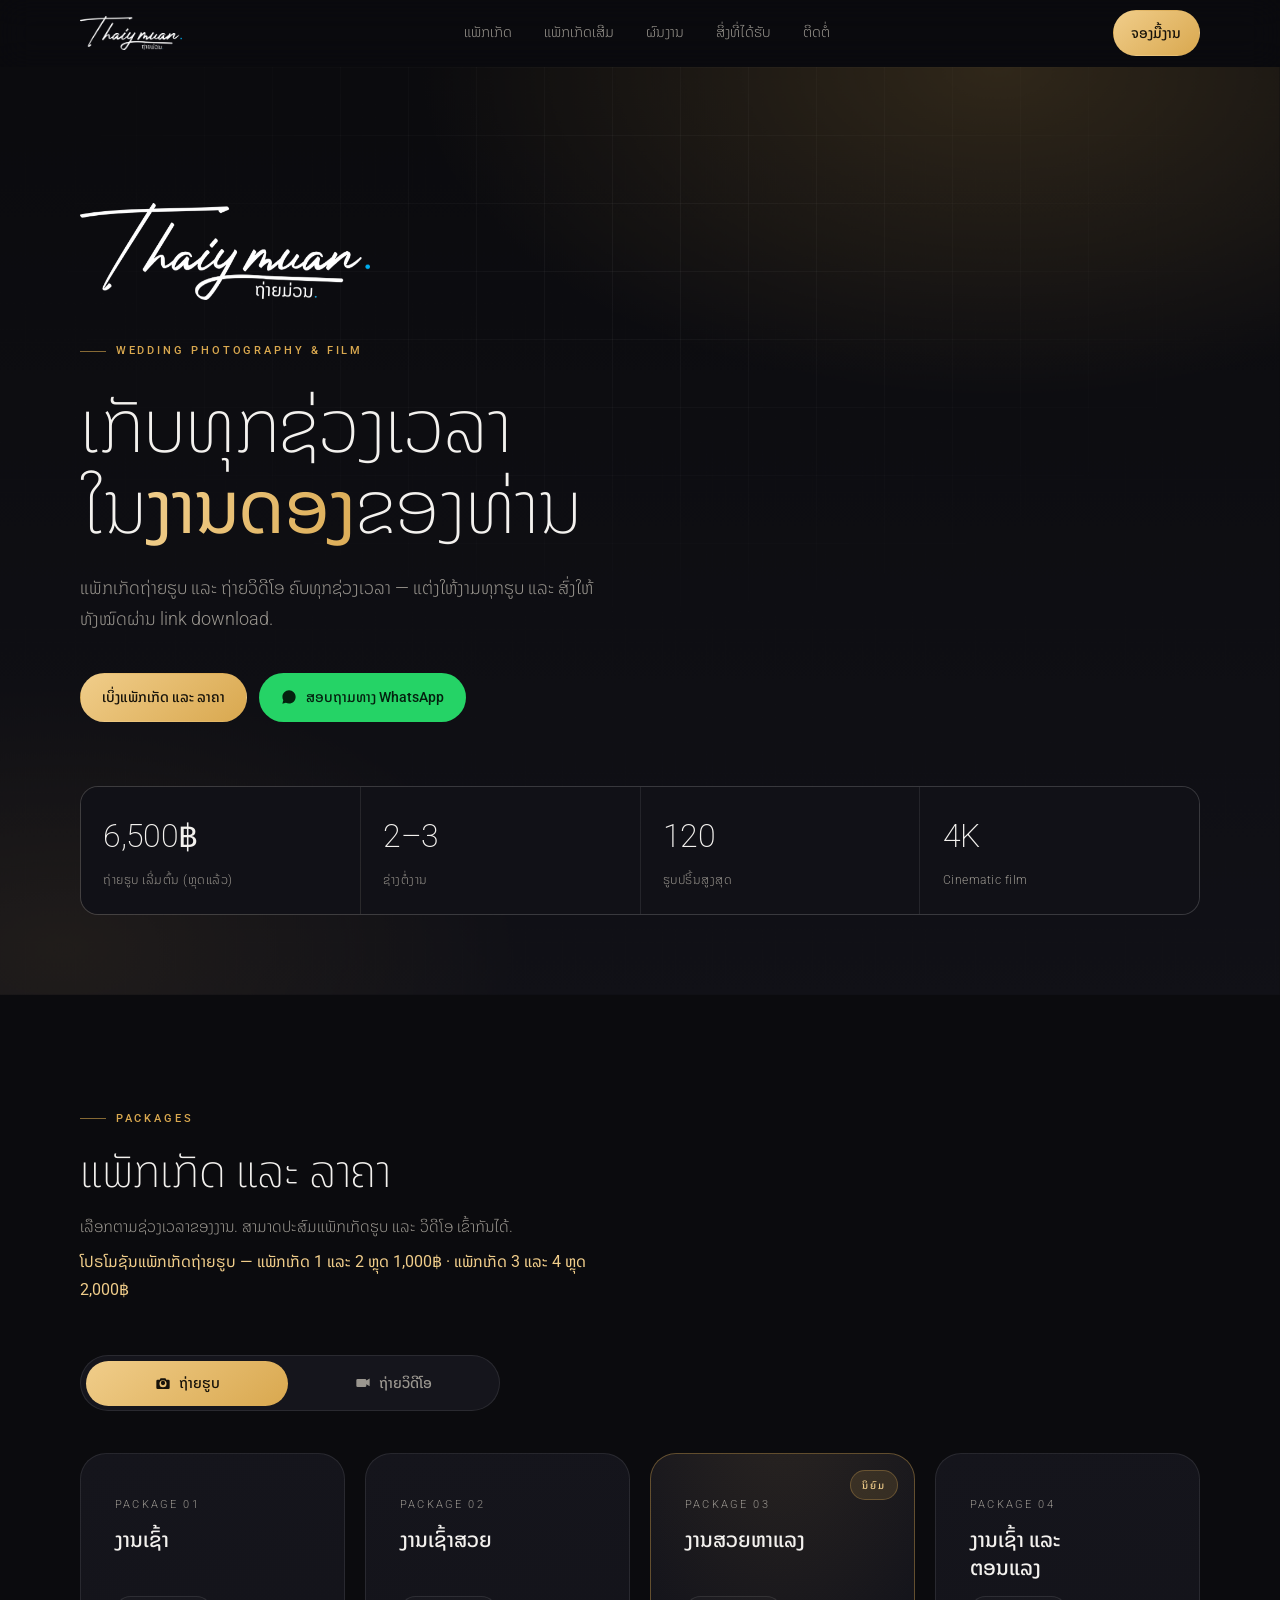
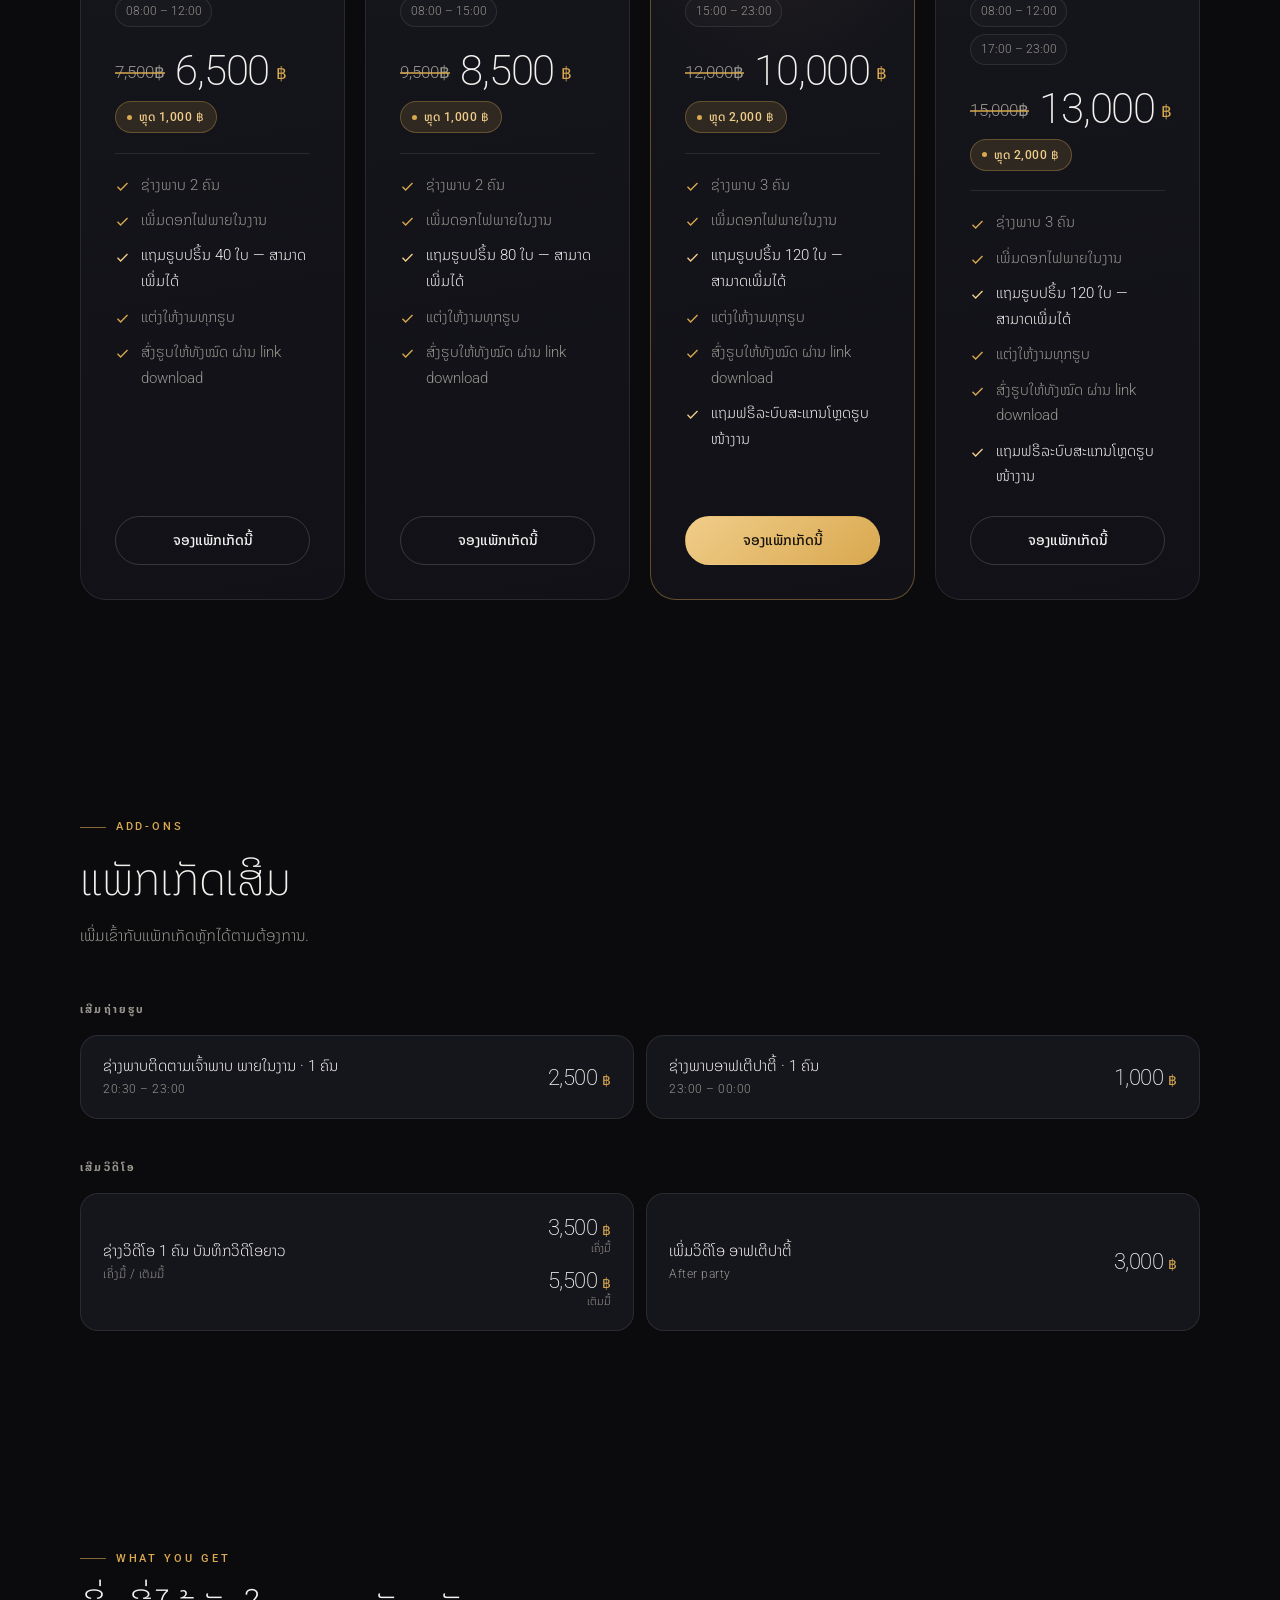
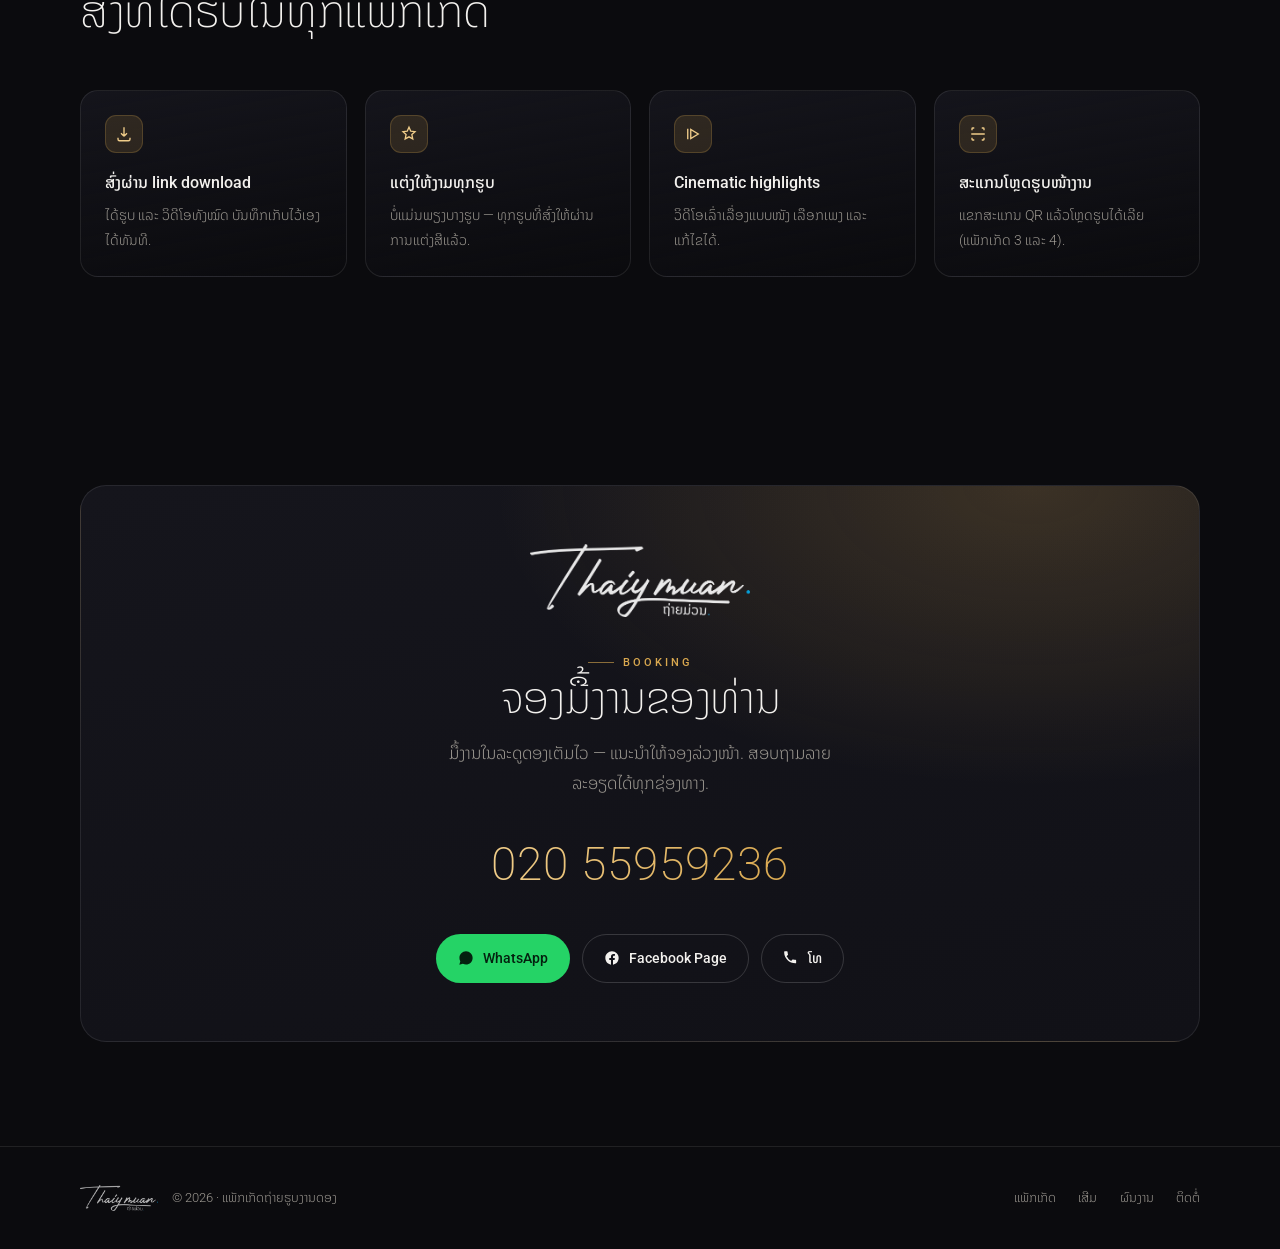
==== commit aa0d612b: "Add a portfolio page fed by the Facebook page timeline New portfolio.html embeds the Facebook Page P" ====
--- a/index.html
+++ b/index.html
@@ -16,422 +16,7 @@
 <link rel="preconnect" href="https://fonts.googleapis.com">
 <link rel="preconnect" href="https://fonts.gstatic.com" crossorigin>
 <link href="https://fonts.googleapis.com/css2?family=Noto+Sans+Lao:wght@200;300;400;500;600;700&family=Roboto:wght@100;300;400;500;700;900&display=swap" rel="stylesheet">
-<style>
-/* ===================== TOKENS ===================== */
-:root{
-  --bg:#0b0b0e;
-  --bg-2:#111117;
-  --panel:#15151c;
-  --panel-2:#1b1b24;
-  --line:rgba(255,255,255,.09);
-  --line-2:rgba(255,255,255,.16);
-  --text:#f3f1ee;
-  --muted:#9a968f;
-  --gold:#d9a84f;
-  --gold-2:#f0cd8a;
-  --gold-dim:rgba(217,168,79,.14);
-  --wa:#25d366;
-
-  /* Latin → Roboto · ອັກສອນລາວ fall back ໄປ Noto Sans Lao ອັດຕະໂນມັດ */
-  --sans:"Roboto","Noto Sans Lao",sans-serif;
-
-  --r-sm:12px; --r:18px; --r-lg:26px;
-  --pad:clamp(20px,5vw,34px);
-  --shadow:0 24px 60px -24px rgba(0,0,0,.8);
-  --ease:cubic-bezier(.22,.9,.25,1);
-}
-*,*::before,*::after{box-sizing:border-box;margin:0;padding:0}
-html{scroll-behavior:smooth;-webkit-text-size-adjust:100%}
-body{
-  background:var(--bg);color:var(--text);font-family:var(--sans);
-  font-weight:300;line-height:1.75;overflow-x:hidden;
-  -webkit-font-smoothing:antialiased;
-  font-size:clamp(15px,.4vw + 14px,17px);
-}
-img,svg{display:block;max-width:100%}
-a{color:inherit;text-decoration:none}
-::selection{background:var(--gold);color:#17130a}
-
-.wrap{width:100%;max-width:1200px;margin-inline:auto;padding-inline:clamp(18px,5vw,40px)}
-.eyebrow{
-  display:inline-flex;align-items:center;gap:.6rem;
-  font-size:.7rem;font-weight:500;letter-spacing:.26em;text-transform:uppercase;
-  color:var(--gold);
-}
-.eyebrow::before{content:"";width:26px;height:1px;background:var(--gold);opacity:.6}
-
-/* ===================== NAV ===================== */
-.nav{
-  position:sticky;top:0;z-index:50;
-  background:rgba(11,11,14,.72);
-  backdrop-filter:blur(16px) saturate(140%);
-  -webkit-backdrop-filter:blur(16px) saturate(140%);
-  border-bottom:1px solid transparent;transition:border-color .4s,background .4s;
-}
-.nav.stuck{border-bottom-color:var(--line);background:rgba(11,11,14,.9)}
-.nav-in{display:flex;align-items:center;justify-content:space-between;gap:1rem;height:66px}
-.logo{display:flex;align-items:center;flex:none}
-.logo img{height:clamp(26px,5.6vw,34px);width:auto;transition:opacity .35s}
-.logo:hover img{opacity:.78}
-.nav-links{display:flex;gap:2rem;font-size:.9rem;color:var(--muted)}
-.nav-links a{position:relative;padding:.3rem 0;transition:color .3s}
-.nav-links a::after{
-  content:"";position:absolute;left:0;bottom:0;height:1px;width:0;background:var(--gold);
-  transition:width .4s var(--ease);
-}
-.nav-links a:hover{color:var(--text)}
-.nav-links a:hover::after{width:100%}
-.btn{
-  display:inline-flex;align-items:center;justify-content:center;gap:.55rem;
-  padding:.7rem 1.3rem;border-radius:999px;font-size:.88rem;font-weight:500;
-  border:1px solid var(--line-2);color:var(--text);background:transparent;
-  transition:transform .35s var(--ease),background .35s,border-color .35s,box-shadow .35s;
-  white-space:nowrap;cursor:pointer;font-family:inherit;
-}
-.btn svg{width:16px;height:16px;fill:currentColor;flex:none}
-.btn:hover{transform:translateY(-2px);border-color:var(--line-2);background:rgba(255,255,255,.06)}
-.btn-gold{background:linear-gradient(140deg,var(--gold-2),var(--gold));color:#17130a;border-color:transparent}
-.btn-gold:hover{background:linear-gradient(140deg,#f6daa4,var(--gold-2));box-shadow:0 14px 34px -14px rgba(217,168,79,.7)}
-.btn-wa{background:var(--wa);color:#04210f;border-color:transparent}
-.btn-wa:hover{background:#3ae07a;box-shadow:0 14px 34px -14px rgba(37,211,102,.6)}
-.nav .btn{padding:.6rem 1.1rem}
-
-/* ===================== HERO ===================== */
-.hero{position:relative;padding:clamp(4rem,11vw,8.5rem) 0 clamp(3rem,7vw,5rem);overflow:hidden}
-.hero::before{
-  content:"";position:absolute;inset:0;z-index:-1;
-  background:
-    radial-gradient(70% 55% at 78% 0%,rgba(217,168,79,.18),transparent 65%),
-    radial-gradient(55% 45% at 5% 95%,rgba(217,168,79,.08),transparent 65%),
-    linear-gradient(180deg,var(--bg) 0%,var(--bg-2) 100%);
-}
-.hero::after{
-  content:"";position:absolute;inset:0;z-index:-1;opacity:.5;pointer-events:none;
-  background-image:
-    linear-gradient(var(--line) 1px,transparent 1px),
-    linear-gradient(90deg,var(--line) 1px,transparent 1px);
-  background-size:68px 68px;
-  mask-image:radial-gradient(70% 60% at 50% 20%,#000,transparent 75%);
-  -webkit-mask-image:radial-gradient(70% 60% at 50% 20%,#000,transparent 75%);
-}
-.hero-logo{width:clamp(180px,34vw,290px);height:auto;margin-bottom:2rem;opacity:.95}
-.hero h1{
-  font-weight:200;letter-spacing:-.015em;margin-top:1.6rem;
-  font-size:clamp(2.1rem,7.4vw,4.6rem);line-height:1.1;
-}
-.hero h1 strong{
-  font-weight:400;
-  background:linear-gradient(100deg,var(--gold-2),var(--gold) 60%,#b9842f);
-  -webkit-background-clip:text;background-clip:text;color:transparent;
-}
-.hero .lede{margin-top:1.5rem;max-width:52ch;color:var(--muted);font-size:clamp(.98rem,1.6vw,1.1rem)}
-.hero-cta{display:flex;flex-wrap:wrap;gap:.8rem;margin-top:2.4rem}
-.stats{
-  display:grid;grid-template-columns:repeat(auto-fit,minmax(140px,1fr));
-  gap:1px;background:var(--line);border:1px solid var(--line);
-  border-radius:var(--r);overflow:hidden;margin-top:clamp(2.6rem,6vw,4rem);
-}
-.stat{background:var(--bg-2);padding:1.3rem 1.4rem}
-.stat b{display:block;font-weight:200;font-size:clamp(1.5rem,4vw,2rem);letter-spacing:-.02em;color:var(--text)}
-.stat span{font-size:.78rem;color:var(--muted);letter-spacing:.04em}
-
-/* ===================== SECTION ===================== */
-section{padding:clamp(3.4rem,9vw,6.5rem) 0;position:relative}
-.sec-head{max-width:62ch;margin-bottom:clamp(2rem,5vw,3.2rem)}
-.sec-head h2{
-  font-weight:200;font-size:clamp(1.6rem,5vw,2.8rem);line-height:1.2;
-  letter-spacing:-.01em;margin-top:1rem;
-}
-.sec-head p{color:var(--muted);margin-top:.9rem;font-size:.98rem}
-.sec-head p.promo{color:var(--gold-2);font-weight:400;margin-top:.5rem}
-
-/* ---- toggle ---- */
-.toggle{
-  display:inline-flex;padding:5px;gap:4px;border:1px solid var(--line);
-  border-radius:999px;background:var(--panel);margin-bottom:clamp(1.8rem,4vw,2.6rem);
-  width:100%;max-width:420px;
-}
-.toggle button{
-  flex:1;border:0;background:transparent;color:var(--muted);cursor:pointer;
-  font-family:inherit;font-size:.9rem;font-weight:500;padding:.65rem 1rem;
-  border-radius:999px;transition:color .3s,background .4s var(--ease);
-  display:inline-flex;align-items:center;justify-content:center;gap:.5rem;
-}
-.toggle button svg{width:16px;height:16px;fill:currentColor}
-.toggle button[aria-selected="true"]{
-  background:linear-gradient(140deg,var(--gold-2),var(--gold));color:#17130a;
-}
-
-/* ===================== CARDS ===================== */
-.cards{
-  display:grid;gap:clamp(14px,2vw,20px);
-  grid-template-columns:repeat(auto-fit,minmax(min(100%,290px),1fr));
-}
-.pane[hidden]{display:none}
-.card{
-  position:relative;display:flex;flex-direction:column;
-  background:linear-gradient(170deg,var(--panel),var(--bg-2));
-  border:1px solid var(--line);border-radius:var(--r-lg);
-  padding:var(--pad);overflow:hidden;
-  transition:transform .5s var(--ease),border-color .5s,box-shadow .5s;
-}
-.card::before{
-  content:"";position:absolute;inset:0;border-radius:inherit;pointer-events:none;
-  background:radial-gradient(120% 70% at 50% -10%,rgba(217,168,79,.16),transparent 60%);
-  opacity:0;transition:opacity .5s;
-}
-.card:hover{transform:translateY(-6px);border-color:var(--line-2);box-shadow:var(--shadow)}
-.card:hover::before{opacity:1}
-.card.featured{border-color:rgba(217,168,79,.4)}
-.card.featured::before{opacity:.7}
-.badge{
-  position:absolute;top:16px;right:16px;z-index:2;
-  font-size:.62rem;font-weight:500;letter-spacing:.18em;text-transform:uppercase;
-  padding:.35rem .7rem;border-radius:999px;
-  background:var(--gold-dim);color:var(--gold-2);border:1px solid rgba(217,168,79,.3);
-}
-.card-top{position:relative;z-index:1}
-.kicker{font-size:.68rem;letter-spacing:.2em;text-transform:uppercase;color:var(--muted)}
-.card h3{font-weight:500;font-size:clamp(1.1rem,2.6vw,1.3rem);margin-top:.5rem;padding-right:4.5rem;line-height:1.35}
-.hours{display:flex;flex-wrap:wrap;gap:.4rem;margin-top:.9rem}
-.hours span{
-  font-size:.76rem;color:var(--muted);padding:.25rem .6rem;
-  border:1px solid var(--line);border-radius:999px;background:rgba(255,255,255,.02);
-  font-variant-numeric:tabular-nums;
-}
-.price{
-  display:flex;align-items:flex-end;gap:.4rem;margin:1.4rem 0 1.2rem;
-  position:relative;z-index:1;
-}
-.price b{font-weight:200;font-size:clamp(2rem,6.4vw,2.6rem);line-height:1;letter-spacing:-.03em;font-variant-numeric:tabular-nums}
-.price i{font-style:normal;font-size:1.05rem;color:var(--gold);padding-bottom:.2rem}
-.price s{
-  font-size:1.05rem;color:var(--muted);font-variant-numeric:tabular-nums;
-  text-decoration:line-through;text-decoration-color:rgba(217,168,79,.75);
-  text-decoration-thickness:1.5px;padding-bottom:.25rem;margin-right:.25rem;
-}
-.save{
-  display:inline-flex;align-items:center;gap:.4rem;align-self:flex-start;
-  margin:-.6rem 0 1.2rem;position:relative;z-index:1;
-  font-size:.74rem;font-weight:500;letter-spacing:.04em;
-  padding:.3rem .7rem;border-radius:999px;
-  background:var(--gold-dim);color:var(--gold-2);border:1px solid rgba(217,168,79,.32);
-}
-.save::before{content:"";width:5px;height:5px;border-radius:50%;background:var(--gold)}
-.feats{list-style:none;border-top:1px solid var(--line);padding-top:1.2rem;position:relative;z-index:1;flex:1}
-.feats li{display:flex;gap:.7rem;align-items:flex-start;font-size:.92rem;color:var(--muted);margin-bottom:.6rem}
-.feats li:last-child{margin-bottom:0}
-.feats li svg{width:15px;height:15px;flex:none;margin-top:.42em;stroke:var(--gold);stroke-width:2.2;fill:none}
-.feats li.hl{color:var(--text)}
-.feats li.hl svg{stroke:var(--gold-2)}
-.card .btn{margin-top:1.6rem;position:relative;z-index:1;width:100%}
-
-/* ===================== ADD-ONS ===================== */
-.addons{display:grid;gap:12px;grid-template-columns:repeat(auto-fit,minmax(min(100%,300px),1fr))}
-.addon{
-  display:flex;align-items:center;justify-content:space-between;gap:1.2rem;
-  background:var(--panel);border:1px solid var(--line);border-radius:var(--r);
-  padding:1.2rem 1.4rem;transition:border-color .4s,transform .4s var(--ease),background .4s;
-}
-.addon:hover{border-color:var(--line-2);background:var(--panel-2);transform:translateY(-3px)}
-.addon .t{font-size:.95rem;line-height:1.5}
-.addon .t span{display:block;font-size:.74rem;color:var(--muted);letter-spacing:.04em;margin-top:.2rem;font-variant-numeric:tabular-nums}
-.addon .p{text-align:right;white-space:nowrap;font-variant-numeric:tabular-nums}
-.addon .p em{display:block;font-style:normal;font-weight:200;font-size:1.4rem;line-height:1.3;letter-spacing:-.02em}
-.addon .p em i{font-style:normal;font-size:.85rem;color:var(--gold)}
-.addon .p small{display:block;font-size:.68rem;color:var(--muted);margin-top:-.2rem}
-
-/* ===================== INCLUDED ===================== */
-.incl{display:grid;gap:clamp(14px,2vw,18px);grid-template-columns:repeat(auto-fit,minmax(min(100%,230px),1fr))}
-.incl .i{
-  border:1px solid var(--line);border-radius:var(--r);padding:1.5rem;
-  background:linear-gradient(170deg,var(--panel),transparent);
-}
-.incl .i .ic{
-  width:38px;height:38px;border-radius:11px;display:grid;place-items:center;
-  background:var(--gold-dim);border:1px solid rgba(217,168,79,.22);margin-bottom:1rem;
-}
-.incl .i .ic svg{width:18px;height:18px;stroke:var(--gold-2);stroke-width:1.8;fill:none}
-.incl .i h4{font-weight:500;font-size:1rem}
-.incl .i p{color:var(--muted);font-size:.88rem;margin-top:.4rem}
-
-/* ===================== CONTACT ===================== */
-.contact{
-  border:1px solid var(--line);border-radius:var(--r-lg);overflow:hidden;
-  background:
-    radial-gradient(80% 90% at 85% 0%,rgba(217,168,79,.2),transparent 60%),
-    linear-gradient(170deg,var(--panel),var(--bg-2));
-  padding:clamp(2rem,6vw,3.6rem);text-align:center;
-}
-.contact-logo{width:clamp(150px,26vw,220px);height:auto;margin:0 auto 1.6rem;opacity:.9}
-.contact h2{font-weight:200;font-size:clamp(1.6rem,5.4vw,2.7rem);line-height:1.2;letter-spacing:-.01em}
-.contact p{color:var(--muted);margin-top:.9rem;max-width:46ch;margin-inline:auto}
-.tel{
-  display:inline-block;margin-top:1.6rem;font-weight:200;letter-spacing:.02em;
-  font-size:clamp(1.8rem,7vw,2.9rem);font-variant-numeric:tabular-nums;
-  background:linear-gradient(100deg,var(--gold-2),var(--gold));
-  -webkit-background-clip:text;background-clip:text;color:transparent;
-}
-.contact .row{display:flex;flex-wrap:wrap;gap:.8rem;justify-content:center;margin-top:1.8rem}
-
-/* ===================== FOOTER ===================== */
-footer{border-top:1px solid var(--line);padding:2.4rem 0 calc(2.4rem + env(safe-area-inset-bottom))}
-.foot{display:flex;flex-wrap:wrap;gap:1rem;justify-content:space-between;align-items:center;
-  font-size:.8rem;color:var(--muted)}
-.foot nav{display:flex;gap:1.4rem}
-.foot-brand{display:flex;align-items:center;gap:.9rem;flex-wrap:wrap}
-.foot-brand img{height:26px;width:auto;opacity:.7}
-
-/* ===================== MOBILE BAR ===================== */
-.mbar{
-  position:fixed;left:0;right:0;bottom:0;z-index:60;display:none;gap:10px;
-  padding:10px 14px calc(10px + env(safe-area-inset-bottom));
-  background:rgba(11,11,14,.9);backdrop-filter:blur(14px);
-  -webkit-backdrop-filter:blur(14px);border-top:1px solid var(--line);
-}
-.mbar .btn{flex:1;padding:.85rem 1rem}
-
-/* ===================== MOTION ===================== */
-/* ແຖບຄວາມຄືບໜ້າຕອນ scroll */
-.progress{
-  position:fixed;top:0;left:0;height:2px;z-index:70;width:100%;
-  transform:scaleX(0);transform-origin:0 50%;
-  background:linear-gradient(90deg,var(--gold),var(--gold-2));
-  will-change:transform;
-}
-
-/* hero: ຂຶ້ນເປັນລຳດັບຕອນໂຫຼດ */
-@keyframes rise{from{opacity:0;transform:translateY(22px)}to{opacity:1;transform:none}}
-.hero-logo,.hero .eyebrow,.hero h1,.hero .lede,.hero-cta,.hero .stats{
-  opacity:0;animation:rise .9s var(--ease) forwards;
-}
-.hero-logo{animation-delay:.05s}
-.hero .eyebrow{animation-delay:.18s}
-.hero h1{animation-delay:.3s}
-.hero .lede{animation-delay:.44s}
-.hero-cta{animation-delay:.56s}
-.hero .stats{animation-delay:.68s}
-
-/* ຄຳວ່າ "ງານດອງ" ມີແສງທອງເລື່ອນຜ່ານ */
-@keyframes shine{to{background-position:200% center}}
-.hero h1 strong{
-  background-size:200% auto;
-  animation:shine 7s linear infinite;
-}
-
-/* ແສງພື້ນຫຼັງ hero ເຄື່ອນໄຫວຊ້າໆ */
-@keyframes drift{
-  0%,100%{transform:translate3d(0,0,0) scale(1)}
-  50%{transform:translate3d(-2%,2%,0) scale(1.08)}
-}
-.hero::before{animation:drift 18s ease-in-out infinite;will-change:transform}
-
-/* ປຸ່ມ: ແສງກວາດຜ່ານຕອນ hover */
-.btn{position:relative;overflow:hidden;isolation:isolate}
-.btn::after{
-  content:"";position:absolute;inset:0;z-index:-1;
-  background:linear-gradient(110deg,transparent 35%,rgba(255,255,255,.28) 50%,transparent 65%);
-  transform:translateX(-120%);transition:transform .7s var(--ease);
-}
-.btn:hover::after{transform:translateX(120%)}
-.btn:active{transform:translateY(0) scale(.97)}
-
-/* ຕົວເລືອກ ຮູບ/ວິດີໂອ: ແຖບທອງເລື່ອນຕາມ */
-.toggle{position:relative}
-.toggle .ind{
-  position:absolute;top:0;left:0;height:0;width:0;
-  border-radius:999px;z-index:0;pointer-events:none;
-  background:linear-gradient(140deg,var(--gold-2),var(--gold));
-  transition:transform .45s var(--ease),width .45s var(--ease),height .45s var(--ease);
-}
-.toggle button{position:relative;z-index:1}
-.toggle button[aria-selected="true"]{background:transparent;color:#17130a}
-
-/* card: ຂຶ້ນເປັນລຳດັບ + ຮູບເງົາຕອນ hover */
-.cards .card{
-  opacity:0;transform:translateY(24px);
-  transition:opacity .7s var(--ease),transform .7s var(--ease),
-             border-color .5s,box-shadow .5s,background .5s;
-  transition-delay:calc(var(--d,0) * 80ms);
-}
-.cards.in .card{opacity:1;transform:none}
-.cards.in .card:hover{transform:translateY(-8px)}
-.card .price b{transition:transform .5s var(--ease);transform-origin:left bottom}
-.card:hover .price b{transform:scale(1.06)}
-.card .badge{transition:transform .5s var(--ease)}
-.card:hover .badge{transform:scale(1.06)}
-
-/* ລາຍການໃນ card ປາກົດຕາມກັນ */
-@keyframes fadeUp{from{opacity:0;transform:translateY(8px)}to{opacity:1;transform:none}}
-.cards.in .card .feats li{animation:fadeUp .5s var(--ease) backwards}
-.cards.in .card .feats li:nth-child(1){animation-delay:.18s}
-.cards.in .card .feats li:nth-child(2){animation-delay:.24s}
-.cards.in .card .feats li:nth-child(3){animation-delay:.3s}
-.cards.in .card .feats li:nth-child(4){animation-delay:.36s}
-.cards.in .card .feats li:nth-child(5){animation-delay:.42s}
-.cards.in .card .feats li:nth-child(6){animation-delay:.48s}
-
-/* add-on ແລະ ກ່ອງ "ສິ່ງທີ່ໄດ້ຮັບ" ຂຶ້ນເປັນລຳດັບ */
-.addons.in .addon,.incl.in .i{animation:fadeUp .6s var(--ease) backwards}
-.addons.in .addon:nth-child(2),.incl.in .i:nth-child(2){animation-delay:.1s}
-.incl.in .i:nth-child(3){animation-delay:.2s}
-.incl.in .i:nth-child(4){animation-delay:.3s}
-.incl .i .ic{transition:transform .5s var(--ease),background .5s}
-.incl .i:hover .ic{transform:translateY(-3px) rotate(-6deg)}
-
-/* ໂລໂກ້ nav ຕອບສະໜອງ */
-.logo img{transition:opacity .35s,transform .45s var(--ease)}
-.logo:hover img{transform:scale(1.05)}
-
-/* ===================== TOAST ===================== */
-.toast{
-  position:fixed;left:50%;bottom:calc(22px + env(safe-area-inset-bottom));
-  transform:translate(-50%,16px);z-index:80;
-  display:flex;align-items:center;gap:.6rem;
-  padding:.8rem 1.2rem;border-radius:999px;
-  background:var(--panel-2);border:1px solid var(--line-2);
-  color:var(--text);font-size:.88rem;white-space:nowrap;
-  box-shadow:var(--shadow);opacity:0;pointer-events:none;
-  transition:opacity .35s var(--ease),transform .35s var(--ease);
-}
-.toast.show{opacity:1;transform:translate(-50%,0)}
-.toast svg{width:16px;height:16px;stroke:var(--gold);stroke-width:2;fill:none;flex:none}
-@media (max-width:720px){.toast{bottom:calc(86px + env(safe-area-inset-bottom))}}
-
-/* ===================== REVEAL ===================== */
-.rv{opacity:0;transform:translateY(22px);transition:opacity .9s var(--ease),transform .9s var(--ease)}
-.rv.in{opacity:1;transform:none}
-
-/* ===================== RESPONSIVE ===================== */
-@media (max-width:900px){
-  .nav-links{display:none}
-}
-@media (max-width:720px){
-  .nav .btn{display:none}
-  .nav-in{height:60px}
-  body{padding-bottom:78px}
-  .mbar{display:flex}
-  .card h3{padding-right:0}
-  .badge{position:static;display:inline-block;margin-bottom:.9rem}
-  .hero::after{background-size:48px 48px}
-  .toggle{max-width:none}
-  .addon{flex-direction:column;align-items:flex-start;gap:.8rem}
-  .addon .p{text-align:left}
-}
-@media (min-width:1024px){
-  .cards{grid-template-columns:repeat(4,1fr)}
-  .cards.two{grid-template-columns:repeat(2,1fr)}
-  /* ຫົວຂໍ້ 2 ແຖວ ບໍ່ໃຫ້ລາຄາຫຼົ່ນບໍ່ຕົງແຖວກັນ */
-  .card h3{min-height:2.7em}
-}
-@media (prefers-reduced-motion:reduce){
-  *{animation:none!important;transition:none!important;scroll-behavior:auto!important}
-  .rv,.cards .card,.hero-logo,.hero .eyebrow,.hero h1,.hero .lede,.hero-cta,.hero .stats{
-    opacity:1!important;transform:none!important;
-  }
-  .progress{display:none}
-}
-</style>
+<link rel="stylesheet" href="assets/style.css">
 <noscript><style>
   .rv,.cards .card,.hero-logo,.hero .eyebrow,.hero h1,.hero .lede,.hero-cta,.hero .stats{
     opacity:1!important;transform:none!important;animation:none!important;
@@ -452,6 +37,7 @@
     <nav class="nav-links">
       <a href="#packages">ແພັກເກັດ</a>
       <a href="#addons">ແພັກເກັດເສີມ</a>
+      <a href="portfolio.html">ຜົນງານ</a>
       <a href="#included">ສິ່ງທີ່ໄດ້ຮັບ</a>
       <a href="#contact">ຕິດຕໍ່</a>
     </nav>
@@ -765,6 +351,7 @@
     <nav>
       <a href="#packages">ແພັກເກັດ</a>
       <a href="#addons">ເສີມ</a>
+      <a href="portfolio.html">ຜົນງານ</a>
       <a href="#contact">ຕິດຕໍ່</a>
     </nav>
   </div>
@@ -787,144 +374,6 @@
   <span id="toast-msg"></span>
 </div>
 
-<script>
-// year
-document.getElementById('yr').textContent = new Date().getFullYear();
-
-// sticky nav shadow
-const nav = document.getElementById('nav');
-const onScroll = () => nav.classList.toggle('stuck', window.scrollY > 8);
-onScroll(); addEventListener('scroll', onScroll, {passive:true});
-
-// tabs: ຮູບ / ວິດີໂອ
-const tabs = [...document.querySelectorAll('[role="tab"]')];
-const ind  = document.querySelector('.toggle .ind');
-
-function moveIndicator(){
-  const on = tabs.find(t => t.getAttribute('aria-selected') === 'true');
-  if (!on || !ind) return;
-  ind.style.width  = on.offsetWidth + 'px';
-  ind.style.height = on.offsetHeight + 'px';
-  ind.style.transform = 'translate(' + on.offsetLeft + 'px,' + on.offsetTop + 'px)';
-}
-
-tabs.forEach(tab => {
-  tab.addEventListener('click', () => {
-    tabs.forEach(t => {
-      const on = t === tab;
-      t.setAttribute('aria-selected', on);
-      const pane = document.getElementById(t.getAttribute('aria-controls'));
-      pane.hidden = !on;
-      if (on) {                                   // ເຮັດໃຫ້ card ຂຶ້ນເປັນລຳດັບໃໝ່
-        pane.classList.remove('in');
-        void pane.offsetWidth;                    // restart transition
-        requestAnimationFrame(() => pane.classList.add('in'));
-      }
-    });
-    moveIndicator();
-  });
-});
-moveIndicator();
-addEventListener('resize', moveIndicator, {passive:true});
-if (document.fonts && document.fonts.ready) document.fonts.ready.then(moveIndicator);
-
-// ລຳດັບ delay ຂອງແຕ່ລະ card
-document.querySelectorAll('.cards').forEach(grid => {
-  [...grid.children].forEach((c, i) => c.style.setProperty('--d', i));
-});
-
-// ແຖບຄວາມຄືບໜ້າຕອນ scroll
-const bar = document.getElementById('progress');
-const onProgress = () => {
-  const h = document.documentElement.scrollHeight - innerHeight;
-  bar.style.transform = 'scaleX(' + (h > 0 ? scrollY / h : 0) + ')';
-};
-onProgress(); addEventListener('scroll', onProgress, {passive:true});
-addEventListener('resize', onProgress, {passive:true});
-
-// ຕົວເລກນັບຂຶ້ນ
-function countUp(el){
-  const target = +el.dataset.count;
-  const suffix = el.dataset.suffix || '';
-  const dur = 1100;
-  const t0 = performance.now();
-  const step = now => {
-    const p = Math.min((now - t0) / dur, 1);
-    const eased = 1 - Math.pow(1 - p, 3);
-    el.textContent = Math.round(target * eased).toLocaleString('en-US') + suffix;
-    if (p < 1) requestAnimationFrame(step);
-  };
-  requestAnimationFrame(step);
-}
-
-// ປຸ່ມໂທ: ມືຖືໂທໄດ້ເລີຍ · desktop ຄັດລອກເບີໃຫ້ແທນ
-const PHONE_DISPLAY = '020 55959236';
-const toastEl = document.getElementById('toast');
-const toastMsg = document.getElementById('toast-msg');
-let toastTimer;
-function toast(msg){
-  toastMsg.textContent = msg;
-  toastEl.classList.add('show');
-  clearTimeout(toastTimer);
-  toastTimer = setTimeout(() => toastEl.classList.remove('show'), 3200);
-}
-const canDial = matchMedia('(hover:none) and (pointer:coarse)').matches;
-document.querySelectorAll('a[href^="tel:"]').forEach(a => {
-  a.addEventListener('click', e => {
-    if (canDial) return;                       // ມືຖື / tablet → ປ່ອຍໃຫ້ໂທປົກກະຕິ
-    e.preventDefault();
-    const done = () => toast('ຄັດລອກເບີແລ້ວ · ' + PHONE_DISPLAY);
-    const fail = () => toast('ເບີໂທ: ' + PHONE_DISPLAY);
-    if (navigator.clipboard?.writeText) {
-      navigator.clipboard.writeText(PHONE_DISPLAY).then(done).catch(fail);
-    } else { fail(); }
-  });
-});
-
-// ປຸ່ມແພັກເກັດ → WhatsApp ພ້ອມຂໍ້ມູນແພັກເກັດທີ່ເລືອກ
-const WA_NUMBER = '8562055959236';
-
-document.querySelectorAll('.pane .card').forEach(card => {
-  const btn = card.querySelector('a.btn');
-  if (!btn) return;
-
-  const type  = card.closest('.pane').id === 'pane-video' ? 'ຖ່າຍວິດີໂອ' : 'ຖ່າຍຮູບ';
-  const name  = card.querySelector('h3').textContent.trim();
-  const price = card.querySelector('.price b').textContent.trim();
-  const hours = [...card.querySelectorAll('.hours span')].map(h => h.textContent.trim()).join(' ແລະ ');
-  const was  = card.querySelector('.price s');
-  const save = card.querySelector('.save');
-
-  const msg = [
-    'ສະບາຍດີ Thaiymuan Production',
-    '',
-    'ຂ້ອຍສົນໃຈແພັກເກັດນີ້:',
-    'ປະເພດ: ' + type,
-    'ແພັກເກັດ: ' + name,
-    'ເວລາ: ' + hours,
-    'ລາຄາ: ' + price + ' ฿',
-    ...(was ? ['ລາຄາປົກກະຕິ: ' + was.textContent.trim() + ' (' + save.textContent.trim() + ')'] : []),
-    '',
-    'ຢາກສອບຖາມມື້ວ່າງ ແລະ ລາຍລະອຽດເພີ່ມເຕີມ'
-  ].join('\n');
-
-  btn.href = 'https://wa.me/' + WA_NUMBER + '?text=' + encodeURIComponent(msg);
-  btn.target = '_blank';
-  btn.rel = 'noopener';
-});
-
-// scroll reveal
-const reduced = matchMedia('(prefers-reduced-motion: reduce)').matches;
-const io = new IntersectionObserver(es => {
-  es.forEach(e => {
-    if (!e.isIntersecting) return;
-    e.target.classList.add('in');
-    e.target.querySelectorAll('[data-count]').forEach(n => { if (!reduced) countUp(n); });
-    io.unobserve(e.target);
-  });
-}, {threshold:.08, rootMargin:'0px 0px -40px 0px'});
-
-document.querySelectorAll('.rv, .cards, .addons, .incl').forEach(el => io.observe(el));
-</script>
+<script src="assets/app.js" defer></script>
 </body>
 </html>
--- a/assets/style.css
+++ b/assets/style.css
@@ -0,0 +1,450 @@
+/* ===================== TOKENS ===================== */
+:root{
+  --bg:#0b0b0e;
+  --bg-2:#111117;
+  --panel:#15151c;
+  --panel-2:#1b1b24;
+  --line:rgba(255,255,255,.09);
+  --line-2:rgba(255,255,255,.16);
+  --text:#f3f1ee;
+  --muted:#9a968f;
+  --gold:#d9a84f;
+  --gold-2:#f0cd8a;
+  --gold-dim:rgba(217,168,79,.14);
+  --wa:#25d366;
+
+  /* Latin → Roboto · ອັກສອນລາວ fall back ໄປ Noto Sans Lao ອັດຕະໂນມັດ */
+  --sans:"Roboto","Noto Sans Lao",sans-serif;
+
+  --r-sm:12px; --r:18px; --r-lg:26px;
+  --pad:clamp(20px,5vw,34px);
+  --shadow:0 24px 60px -24px rgba(0,0,0,.8);
+  --ease:cubic-bezier(.22,.9,.25,1);
+}
+*,*::before,*::after{box-sizing:border-box;margin:0;padding:0}
+html{scroll-behavior:smooth;-webkit-text-size-adjust:100%}
+body{
+  background:var(--bg);color:var(--text);font-family:var(--sans);
+  font-weight:300;line-height:1.75;overflow-x:hidden;
+  -webkit-font-smoothing:antialiased;
+  font-size:clamp(15px,.4vw + 14px,17px);
+}
+img,svg{display:block;max-width:100%}
+a{color:inherit;text-decoration:none}
+::selection{background:var(--gold);color:#17130a}
+
+.wrap{width:100%;max-width:1200px;margin-inline:auto;padding-inline:clamp(18px,5vw,40px)}
+.eyebrow{
+  display:inline-flex;align-items:center;gap:.6rem;
+  font-size:.7rem;font-weight:500;letter-spacing:.26em;text-transform:uppercase;
+  color:var(--gold);
+}
+.eyebrow::before{content:"";width:26px;height:1px;background:var(--gold);opacity:.6}
+
+/* ===================== NAV ===================== */
+.nav{
+  position:sticky;top:0;z-index:50;
+  background:rgba(11,11,14,.72);
+  backdrop-filter:blur(16px) saturate(140%);
+  -webkit-backdrop-filter:blur(16px) saturate(140%);
+  border-bottom:1px solid transparent;transition:border-color .4s,background .4s;
+}
+.nav.stuck{border-bottom-color:var(--line);background:rgba(11,11,14,.9)}
+.nav-in{display:flex;align-items:center;justify-content:space-between;gap:1rem;height:66px}
+.logo{display:flex;align-items:center;flex:none}
+.logo img{height:clamp(26px,5.6vw,34px);width:auto;transition:opacity .35s}
+.logo:hover img{opacity:.78}
+.nav-links{display:flex;gap:2rem;font-size:.9rem;color:var(--muted)}
+.nav-links a{position:relative;padding:.3rem 0;transition:color .3s}
+.nav-links a::after{
+  content:"";position:absolute;left:0;bottom:0;height:1px;width:0;background:var(--gold);
+  transition:width .4s var(--ease);
+}
+.nav-links a:hover{color:var(--text)}
+.nav-links a:hover::after{width:100%}
+.btn{
+  display:inline-flex;align-items:center;justify-content:center;gap:.55rem;
+  padding:.7rem 1.3rem;border-radius:999px;font-size:.88rem;font-weight:500;
+  border:1px solid var(--line-2);color:var(--text);background:transparent;
+  transition:transform .35s var(--ease),background .35s,border-color .35s,box-shadow .35s;
+  white-space:nowrap;cursor:pointer;font-family:inherit;
+}
+.btn svg{width:16px;height:16px;fill:currentColor;flex:none}
+.btn:hover{transform:translateY(-2px);border-color:var(--line-2);background:rgba(255,255,255,.06)}
+.btn-gold{background:linear-gradient(140deg,var(--gold-2),var(--gold));color:#17130a;border-color:transparent}
+.btn-gold:hover{background:linear-gradient(140deg,#f6daa4,var(--gold-2));box-shadow:0 14px 34px -14px rgba(217,168,79,.7)}
+.btn-wa{background:var(--wa);color:#04210f;border-color:transparent}
+.btn-wa:hover{background:#3ae07a;box-shadow:0 14px 34px -14px rgba(37,211,102,.6)}
+.nav .btn{padding:.6rem 1.1rem}
+
+/* ===================== HERO ===================== */
+.hero{position:relative;padding:clamp(4rem,11vw,8.5rem) 0 clamp(3rem,7vw,5rem);overflow:hidden}
+.hero::before{
+  content:"";position:absolute;inset:0;z-index:-1;
+  background:
+    radial-gradient(70% 55% at 78% 0%,rgba(217,168,79,.18),transparent 65%),
+    radial-gradient(55% 45% at 5% 95%,rgba(217,168,79,.08),transparent 65%),
+    linear-gradient(180deg,var(--bg) 0%,var(--bg-2) 100%);
+}
+.hero::after{
+  content:"";position:absolute;inset:0;z-index:-1;opacity:.5;pointer-events:none;
+  background-image:
+    linear-gradient(var(--line) 1px,transparent 1px),
+    linear-gradient(90deg,var(--line) 1px,transparent 1px);
+  background-size:68px 68px;
+  mask-image:radial-gradient(70% 60% at 50% 20%,#000,transparent 75%);
+  -webkit-mask-image:radial-gradient(70% 60% at 50% 20%,#000,transparent 75%);
+}
+.hero-logo{width:clamp(180px,34vw,290px);height:auto;margin-bottom:2rem;opacity:.95}
+.hero h1{
+  font-weight:200;letter-spacing:-.015em;margin-top:1.6rem;
+  font-size:clamp(2.1rem,7.4vw,4.6rem);line-height:1.1;
+}
+.hero h1 strong{
+  font-weight:400;
+  background:linear-gradient(100deg,var(--gold-2),var(--gold) 60%,#b9842f);
+  -webkit-background-clip:text;background-clip:text;color:transparent;
+}
+.hero .lede{margin-top:1.5rem;max-width:52ch;color:var(--muted);font-size:clamp(.98rem,1.6vw,1.1rem)}
+.hero-cta{display:flex;flex-wrap:wrap;gap:.8rem;margin-top:2.4rem}
+.stats{
+  display:grid;grid-template-columns:repeat(auto-fit,minmax(140px,1fr));
+  gap:1px;background:var(--line);border:1px solid var(--line);
+  border-radius:var(--r);overflow:hidden;margin-top:clamp(2.6rem,6vw,4rem);
+}
+.stat{background:var(--bg-2);padding:1.3rem 1.4rem}
+.stat b{display:block;font-weight:200;font-size:clamp(1.5rem,4vw,2rem);letter-spacing:-.02em;color:var(--text)}
+.stat span{font-size:.78rem;color:var(--muted);letter-spacing:.04em}
+
+/* ===================== SECTION ===================== */
+section{padding:clamp(3.4rem,9vw,6.5rem) 0;position:relative}
+.sec-head{max-width:62ch;margin-bottom:clamp(2rem,5vw,3.2rem)}
+.sec-head h2{
+  font-weight:200;font-size:clamp(1.6rem,5vw,2.8rem);line-height:1.2;
+  letter-spacing:-.01em;margin-top:1rem;
+}
+.sec-head p{color:var(--muted);margin-top:.9rem;font-size:.98rem}
+.sec-head p.promo{color:var(--gold-2);font-weight:400;margin-top:.5rem}
+
+/* ---- toggle ---- */
+.toggle{
+  display:inline-flex;padding:5px;gap:4px;border:1px solid var(--line);
+  border-radius:999px;background:var(--panel);margin-bottom:clamp(1.8rem,4vw,2.6rem);
+  width:100%;max-width:420px;
+}
+.toggle button{
+  flex:1;border:0;background:transparent;color:var(--muted);cursor:pointer;
+  font-family:inherit;font-size:.9rem;font-weight:500;padding:.65rem 1rem;
+  border-radius:999px;transition:color .3s,background .4s var(--ease);
+  display:inline-flex;align-items:center;justify-content:center;gap:.5rem;
+}
+.toggle button svg{width:16px;height:16px;fill:currentColor}
+.toggle button[aria-selected="true"]{
+  background:linear-gradient(140deg,var(--gold-2),var(--gold));color:#17130a;
+}
+
+/* ===================== CARDS ===================== */
+.cards{
+  display:grid;gap:clamp(14px,2vw,20px);
+  grid-template-columns:repeat(auto-fit,minmax(min(100%,290px),1fr));
+}
+.pane[hidden]{display:none}
+.card{
+  position:relative;display:flex;flex-direction:column;
+  background:linear-gradient(170deg,var(--panel),var(--bg-2));
+  border:1px solid var(--line);border-radius:var(--r-lg);
+  padding:var(--pad);overflow:hidden;
+  transition:transform .5s var(--ease),border-color .5s,box-shadow .5s;
+}
+.card::before{
+  content:"";position:absolute;inset:0;border-radius:inherit;pointer-events:none;
+  background:radial-gradient(120% 70% at 50% -10%,rgba(217,168,79,.16),transparent 60%);
+  opacity:0;transition:opacity .5s;
+}
+.card:hover{transform:translateY(-6px);border-color:var(--line-2);box-shadow:var(--shadow)}
+.card:hover::before{opacity:1}
+.card.featured{border-color:rgba(217,168,79,.4)}
+.card.featured::before{opacity:.7}
+.badge{
+  position:absolute;top:16px;right:16px;z-index:2;
+  font-size:.62rem;font-weight:500;letter-spacing:.18em;text-transform:uppercase;
+  padding:.35rem .7rem;border-radius:999px;
+  background:var(--gold-dim);color:var(--gold-2);border:1px solid rgba(217,168,79,.3);
+}
+.card-top{position:relative;z-index:1}
+.kicker{font-size:.68rem;letter-spacing:.2em;text-transform:uppercase;color:var(--muted)}
+.card h3{font-weight:500;font-size:clamp(1.1rem,2.6vw,1.3rem);margin-top:.5rem;padding-right:4.5rem;line-height:1.35}
+.hours{display:flex;flex-wrap:wrap;gap:.4rem;margin-top:.9rem}
+.hours span{
+  font-size:.76rem;color:var(--muted);padding:.25rem .6rem;
+  border:1px solid var(--line);border-radius:999px;background:rgba(255,255,255,.02);
+  font-variant-numeric:tabular-nums;
+}
+.price{
+  display:flex;align-items:flex-end;gap:.4rem;margin:1.4rem 0 1.2rem;
+  position:relative;z-index:1;
+}
+.price b{font-weight:200;font-size:clamp(2rem,6.4vw,2.6rem);line-height:1;letter-spacing:-.03em;font-variant-numeric:tabular-nums}
+.price i{font-style:normal;font-size:1.05rem;color:var(--gold);padding-bottom:.2rem}
+.price s{
+  font-size:1.05rem;color:var(--muted);font-variant-numeric:tabular-nums;
+  text-decoration:line-through;text-decoration-color:rgba(217,168,79,.75);
+  text-decoration-thickness:1.5px;padding-bottom:.25rem;margin-right:.25rem;
+}
+.save{
+  display:inline-flex;align-items:center;gap:.4rem;align-self:flex-start;
+  margin:-.6rem 0 1.2rem;position:relative;z-index:1;
+  font-size:.74rem;font-weight:500;letter-spacing:.04em;
+  padding:.3rem .7rem;border-radius:999px;
+  background:var(--gold-dim);color:var(--gold-2);border:1px solid rgba(217,168,79,.32);
+}
+.save::before{content:"";width:5px;height:5px;border-radius:50%;background:var(--gold)}
+.feats{list-style:none;border-top:1px solid var(--line);padding-top:1.2rem;position:relative;z-index:1;flex:1}
+.feats li{display:flex;gap:.7rem;align-items:flex-start;font-size:.92rem;color:var(--muted);margin-bottom:.6rem}
+.feats li:last-child{margin-bottom:0}
+.feats li svg{width:15px;height:15px;flex:none;margin-top:.42em;stroke:var(--gold);stroke-width:2.2;fill:none}
+.feats li.hl{color:var(--text)}
+.feats li.hl svg{stroke:var(--gold-2)}
+.card .btn{margin-top:1.6rem;position:relative;z-index:1;width:100%}
+
+/* ===================== ADD-ONS ===================== */
+.addons{display:grid;gap:12px;grid-template-columns:repeat(auto-fit,minmax(min(100%,300px),1fr))}
+.addon{
+  display:flex;align-items:center;justify-content:space-between;gap:1.2rem;
+  background:var(--panel);border:1px solid var(--line);border-radius:var(--r);
+  padding:1.2rem 1.4rem;transition:border-color .4s,transform .4s var(--ease),background .4s;
+}
+.addon:hover{border-color:var(--line-2);background:var(--panel-2);transform:translateY(-3px)}
+.addon .t{font-size:.95rem;line-height:1.5}
+.addon .t span{display:block;font-size:.74rem;color:var(--muted);letter-spacing:.04em;margin-top:.2rem;font-variant-numeric:tabular-nums}
+.addon .p{text-align:right;white-space:nowrap;font-variant-numeric:tabular-nums}
+.addon .p em{display:block;font-style:normal;font-weight:200;font-size:1.4rem;line-height:1.3;letter-spacing:-.02em}
+.addon .p em i{font-style:normal;font-size:.85rem;color:var(--gold)}
+.addon .p small{display:block;font-size:.68rem;color:var(--muted);margin-top:-.2rem}
+
+/* ===================== PORTFOLIO ===================== */
+.folio{display:grid;gap:clamp(20px,4vw,40px);align-items:start}
+.folio-text p{color:var(--muted);font-size:.98rem}
+.folio-list{list-style:none;margin:1.4rem 0 1.8rem}
+.folio-list li{display:flex;gap:.7rem;align-items:flex-start;color:var(--muted);margin-bottom:.6rem;font-size:.95rem}
+.folio-list li svg{width:15px;height:15px;flex:none;margin-top:.42em;stroke:var(--gold);stroke-width:2.2;fill:none}
+.folio-cta{display:flex;flex-wrap:wrap;gap:.8rem}
+
+.fb-wrap{
+  position:relative;width:100%;max-width:520px;margin-inline:auto;
+  min-height:400px;border-radius:var(--r);overflow:hidden;
+  border:1px solid var(--line);background:var(--panel);
+}
+.fb-wrap iframe{display:block;border:0;margin:0 auto;background:#fff}
+/* ໂຄງຈຳລອງ ລໍຖ້າ Facebook ໂຫຼດ */
+.fb-skel{position:absolute;inset:0;display:grid;place-items:center;gap:.8rem;
+  padding:2rem;text-align:center;color:var(--muted);font-size:.9rem;line-height:1.7}
+.fb-skel::before{
+  content:"";position:absolute;inset:0;
+  background:linear-gradient(100deg,transparent 30%,rgba(255,255,255,.05) 50%,transparent 70%);
+  background-size:220% 100%;animation:skel 1.6s linear infinite;
+}
+@keyframes skel{to{background-position:-120% 0}}
+.fb-wrap.loaded .fb-skel{opacity:0;pointer-events:none;transition:opacity .5s}
+.fb-note{margin-top:.9rem;font-size:.78rem;color:var(--muted);text-align:center;max-width:520px;margin-inline:auto}
+@media (min-width:900px){
+  .folio{grid-template-columns:1fr minmax(0,520px)}
+  .fb-wrap{margin-inline:0}
+  .fb-note{margin-inline:0;text-align:left}
+}
+
+/* ໜ້າ portfolio (ບໍ່ມີ hero ຈຶ່ງຕ້ອງເພີ່ມໄລຍະເທິງ) */
+.folio-page{padding-top:clamp(2.6rem,7vw,4.5rem)}
+.nav-links a.here{color:var(--text)}
+.nav-links a.here::after{width:100%}
+
+/* ===================== INCLUDED ===================== */
+.incl{display:grid;gap:clamp(14px,2vw,18px);grid-template-columns:repeat(auto-fit,minmax(min(100%,230px),1fr))}
+.incl .i{
+  border:1px solid var(--line);border-radius:var(--r);padding:1.5rem;
+  background:linear-gradient(170deg,var(--panel),transparent);
+}
+.incl .i .ic{
+  width:38px;height:38px;border-radius:11px;display:grid;place-items:center;
+  background:var(--gold-dim);border:1px solid rgba(217,168,79,.22);margin-bottom:1rem;
+}
+.incl .i .ic svg{width:18px;height:18px;stroke:var(--gold-2);stroke-width:1.8;fill:none}
+.incl .i h4{font-weight:500;font-size:1rem}
+.incl .i p{color:var(--muted);font-size:.88rem;margin-top:.4rem}
+
+/* ===================== CONTACT ===================== */
+.contact{
+  border:1px solid var(--line);border-radius:var(--r-lg);overflow:hidden;
+  background:
+    radial-gradient(80% 90% at 85% 0%,rgba(217,168,79,.2),transparent 60%),
+    linear-gradient(170deg,var(--panel),var(--bg-2));
+  padding:clamp(2rem,6vw,3.6rem);text-align:center;
+}
+.contact-logo{width:clamp(150px,26vw,220px);height:auto;margin:0 auto 1.6rem;opacity:.9}
+.contact h2{font-weight:200;font-size:clamp(1.6rem,5.4vw,2.7rem);line-height:1.2;letter-spacing:-.01em}
+.contact p{color:var(--muted);margin-top:.9rem;max-width:46ch;margin-inline:auto}
+.tel{
+  display:inline-block;margin-top:1.6rem;font-weight:200;letter-spacing:.02em;
+  font-size:clamp(1.8rem,7vw,2.9rem);font-variant-numeric:tabular-nums;
+  background:linear-gradient(100deg,var(--gold-2),var(--gold));
+  -webkit-background-clip:text;background-clip:text;color:transparent;
+}
+.contact .row{display:flex;flex-wrap:wrap;gap:.8rem;justify-content:center;margin-top:1.8rem}
+
+/* ===================== FOOTER ===================== */
+footer{border-top:1px solid var(--line);padding:2.4rem 0 calc(2.4rem + env(safe-area-inset-bottom))}
+.foot{display:flex;flex-wrap:wrap;gap:1rem;justify-content:space-between;align-items:center;
+  font-size:.8rem;color:var(--muted)}
+.foot nav{display:flex;gap:1.4rem}
+.foot-brand{display:flex;align-items:center;gap:.9rem;flex-wrap:wrap}
+.foot-brand img{height:26px;width:auto;opacity:.7}
+
+/* ===================== MOBILE BAR ===================== */
+.mbar{
+  position:fixed;left:0;right:0;bottom:0;z-index:60;display:none;gap:10px;
+  padding:10px 14px calc(10px + env(safe-area-inset-bottom));
+  background:rgba(11,11,14,.9);backdrop-filter:blur(14px);
+  -webkit-backdrop-filter:blur(14px);border-top:1px solid var(--line);
+}
+.mbar .btn{flex:1;padding:.85rem 1rem}
+
+/* ===================== MOTION ===================== */
+/* ແຖບຄວາມຄືບໜ້າຕອນ scroll */
+.progress{
+  position:fixed;top:0;left:0;height:2px;z-index:70;width:100%;
+  transform:scaleX(0);transform-origin:0 50%;
+  background:linear-gradient(90deg,var(--gold),var(--gold-2));
+  will-change:transform;
+}
+
+/* hero: ຂຶ້ນເປັນລຳດັບຕອນໂຫຼດ */
+@keyframes rise{from{opacity:0;transform:translateY(22px)}to{opacity:1;transform:none}}
+.hero-logo,.hero .eyebrow,.hero h1,.hero .lede,.hero-cta,.hero .stats{
+  opacity:0;animation:rise .9s var(--ease) forwards;
+}
+.hero-logo{animation-delay:.05s}
+.hero .eyebrow{animation-delay:.18s}
+.hero h1{animation-delay:.3s}
+.hero .lede{animation-delay:.44s}
+.hero-cta{animation-delay:.56s}
+.hero .stats{animation-delay:.68s}
+
+/* ຄຳວ່າ "ງານດອງ" ມີແສງທອງເລື່ອນຜ່ານ */
+@keyframes shine{to{background-position:200% center}}
+.hero h1 strong{
+  background-size:200% auto;
+  animation:shine 7s linear infinite;
+}
+
+/* ແສງພື້ນຫຼັງ hero ເຄື່ອນໄຫວຊ້າໆ */
+@keyframes drift{
+  0%,100%{transform:translate3d(0,0,0) scale(1)}
+  50%{transform:translate3d(-2%,2%,0) scale(1.08)}
+}
+.hero::before{animation:drift 18s ease-in-out infinite;will-change:transform}
+
+/* ປຸ່ມ: ແສງກວາດຜ່ານຕອນ hover */
+.btn{position:relative;overflow:hidden;isolation:isolate}
+.btn::after{
+  content:"";position:absolute;inset:0;z-index:-1;
+  background:linear-gradient(110deg,transparent 35%,rgba(255,255,255,.28) 50%,transparent 65%);
+  transform:translateX(-120%);transition:transform .7s var(--ease);
+}
+.btn:hover::after{transform:translateX(120%)}
+.btn:active{transform:translateY(0) scale(.97)}
+
+/* ຕົວເລືອກ ຮູບ/ວິດີໂອ: ແຖບທອງເລື່ອນຕາມ */
+.toggle{position:relative}
+.toggle .ind{
+  position:absolute;top:0;left:0;height:0;width:0;
+  border-radius:999px;z-index:0;pointer-events:none;
+  background:linear-gradient(140deg,var(--gold-2),var(--gold));
+  transition:transform .45s var(--ease),width .45s var(--ease),height .45s var(--ease);
+}
+.toggle button{position:relative;z-index:1}
+.toggle button[aria-selected="true"]{background:transparent;color:#17130a}
+
+/* card: ຂຶ້ນເປັນລຳດັບ + ຮູບເງົາຕອນ hover */
+.cards .card{
+  opacity:0;transform:translateY(24px);
+  transition:opacity .7s var(--ease),transform .7s var(--ease),
+             border-color .5s,box-shadow .5s,background .5s;
+  transition-delay:calc(var(--d,0) * 80ms);
+}
+.cards.in .card{opacity:1;transform:none}
+.cards.in .card:hover{transform:translateY(-8px)}
+.card .price b{transition:transform .5s var(--ease);transform-origin:left bottom}
+.card:hover .price b{transform:scale(1.06)}
+.card .badge{transition:transform .5s var(--ease)}
+.card:hover .badge{transform:scale(1.06)}
+
+/* ລາຍການໃນ card ປາກົດຕາມກັນ */
+@keyframes fadeUp{from{opacity:0;transform:translateY(8px)}to{opacity:1;transform:none}}
+.cards.in .card .feats li{animation:fadeUp .5s var(--ease) backwards}
+.cards.in .card .feats li:nth-child(1){animation-delay:.18s}
+.cards.in .card .feats li:nth-child(2){animation-delay:.24s}
+.cards.in .card .feats li:nth-child(3){animation-delay:.3s}
+.cards.in .card .feats li:nth-child(4){animation-delay:.36s}
+.cards.in .card .feats li:nth-child(5){animation-delay:.42s}
+.cards.in .card .feats li:nth-child(6){animation-delay:.48s}
+
+/* add-on ແລະ ກ່ອງ "ສິ່ງທີ່ໄດ້ຮັບ" ຂຶ້ນເປັນລຳດັບ */
+.addons.in .addon,.incl.in .i{animation:fadeUp .6s var(--ease) backwards}
+.addons.in .addon:nth-child(2),.incl.in .i:nth-child(2){animation-delay:.1s}
+.incl.in .i:nth-child(3){animation-delay:.2s}
+.incl.in .i:nth-child(4){animation-delay:.3s}
+.incl .i .ic{transition:transform .5s var(--ease),background .5s}
+.incl .i:hover .ic{transform:translateY(-3px) rotate(-6deg)}
+
+/* ໂລໂກ້ nav ຕອບສະໜອງ */
+.logo img{transition:opacity .35s,transform .45s var(--ease)}
+.logo:hover img{transform:scale(1.05)}
+
+/* ===================== TOAST ===================== */
+.toast{
+  position:fixed;left:50%;bottom:calc(22px + env(safe-area-inset-bottom));
+  transform:translate(-50%,16px);z-index:80;
+  display:flex;align-items:center;gap:.6rem;
+  padding:.8rem 1.2rem;border-radius:999px;
+  background:var(--panel-2);border:1px solid var(--line-2);
+  color:var(--text);font-size:.88rem;white-space:nowrap;
+  box-shadow:var(--shadow);opacity:0;pointer-events:none;
+  transition:opacity .35s var(--ease),transform .35s var(--ease);
+}
+.toast.show{opacity:1;transform:translate(-50%,0)}
+.toast svg{width:16px;height:16px;stroke:var(--gold);stroke-width:2;fill:none;flex:none}
+@media (max-width:720px){.toast{bottom:calc(86px + env(safe-area-inset-bottom))}}
+
+/* ===================== REVEAL ===================== */
+.rv{opacity:0;transform:translateY(22px);transition:opacity .9s var(--ease),transform .9s var(--ease)}
+.rv.in{opacity:1;transform:none}
+
+/* ===================== RESPONSIVE ===================== */
+@media (max-width:900px){
+  .nav-links{display:none}
+}
+@media (max-width:720px){
+  .nav .btn{display:none}
+  .nav-in{height:60px}
+  body{padding-bottom:78px}
+  .mbar{display:flex}
+  .card h3{padding-right:0}
+  .badge{position:static;display:inline-block;margin-bottom:.9rem}
+  .hero::after{background-size:48px 48px}
+  .toggle{max-width:none}
+  .addon{flex-direction:column;align-items:flex-start;gap:.8rem}
+  .addon .p{text-align:left}
+}
+@media (min-width:1024px){
+  .cards{grid-template-columns:repeat(4,1fr)}
+  .cards.two{grid-template-columns:repeat(2,1fr)}
+  /* ຫົວຂໍ້ 2 ແຖວ ບໍ່ໃຫ້ລາຄາຫຼົ່ນບໍ່ຕົງແຖວກັນ */
+  .card h3{min-height:2.7em}
+}
+@media (prefers-reduced-motion:reduce){
+  *{animation:none!important;transition:none!important;scroll-behavior:auto!important}
+  .rv,.cards .card,.hero-logo,.hero .eyebrow,.hero h1,.hero .lede,.hero-cta,.hero .stats{
+    opacity:1!important;transform:none!important;
+  }
+  .progress{display:none}
+}
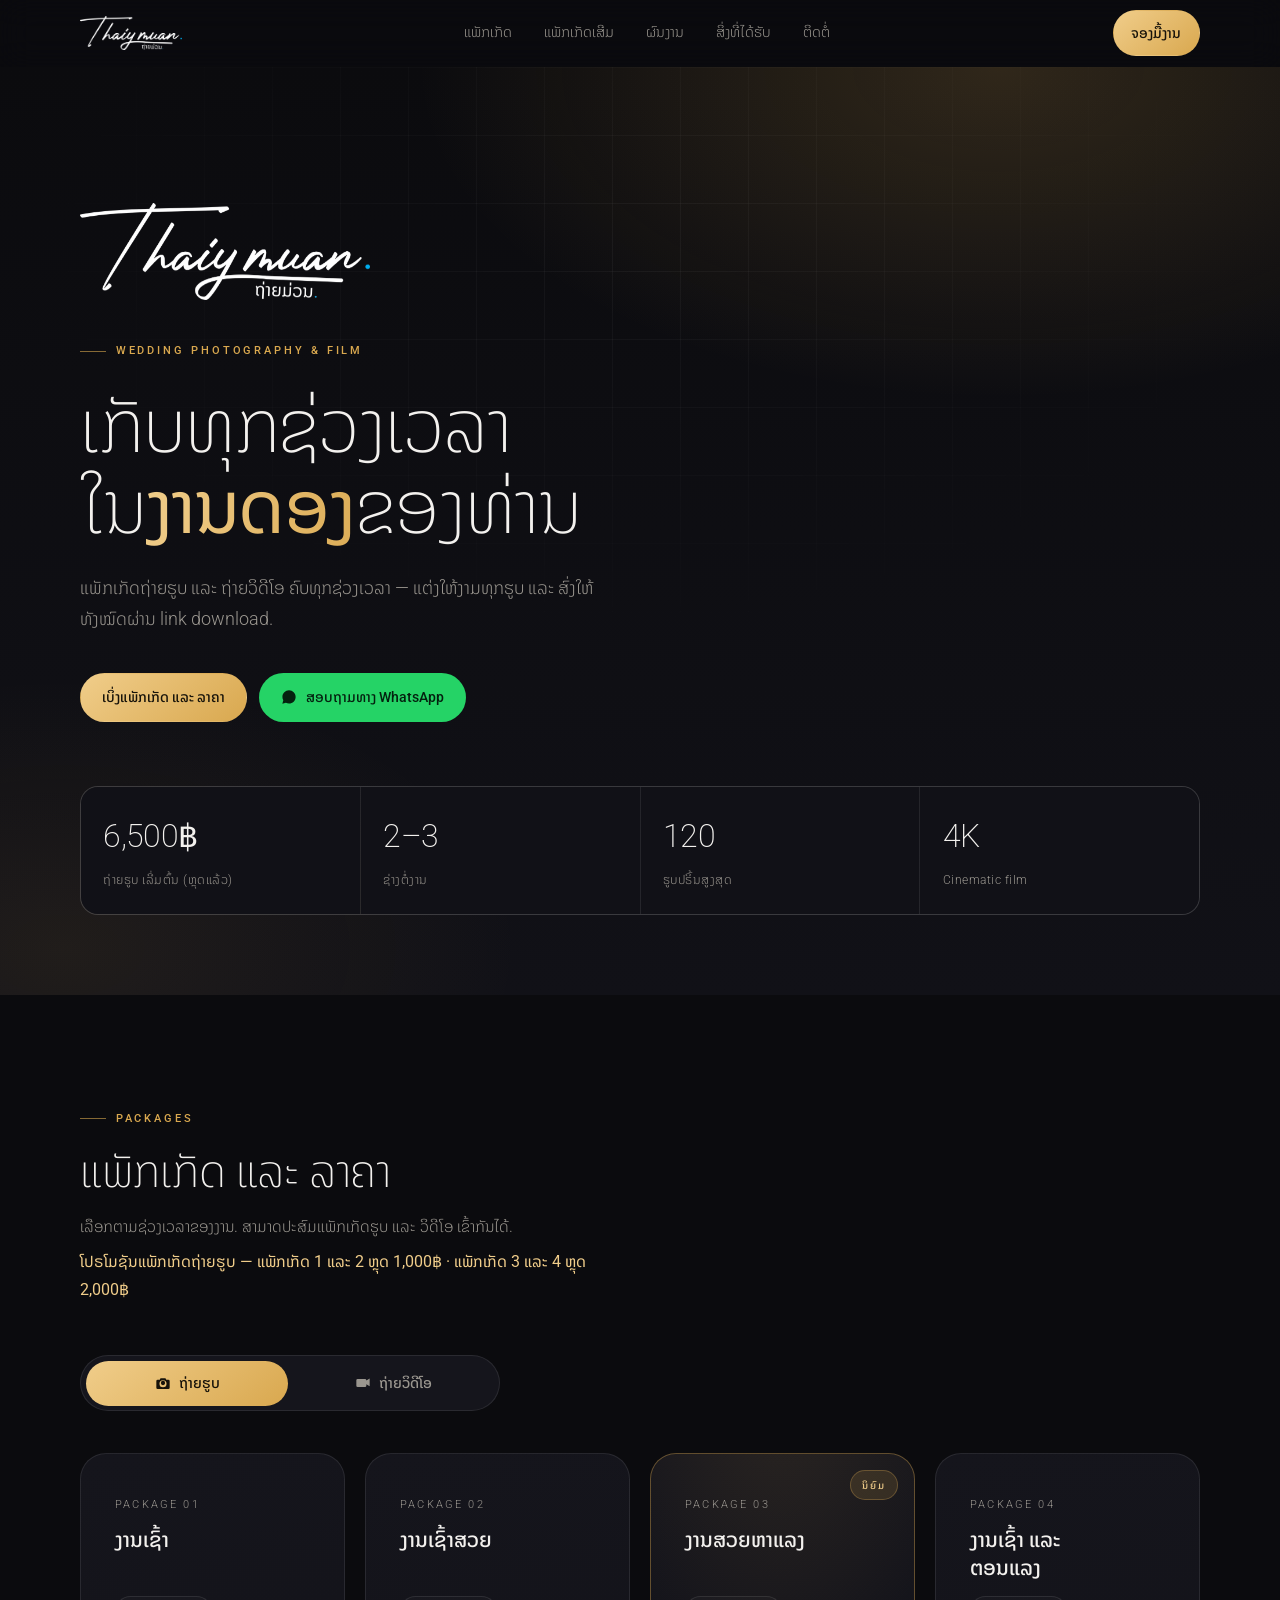
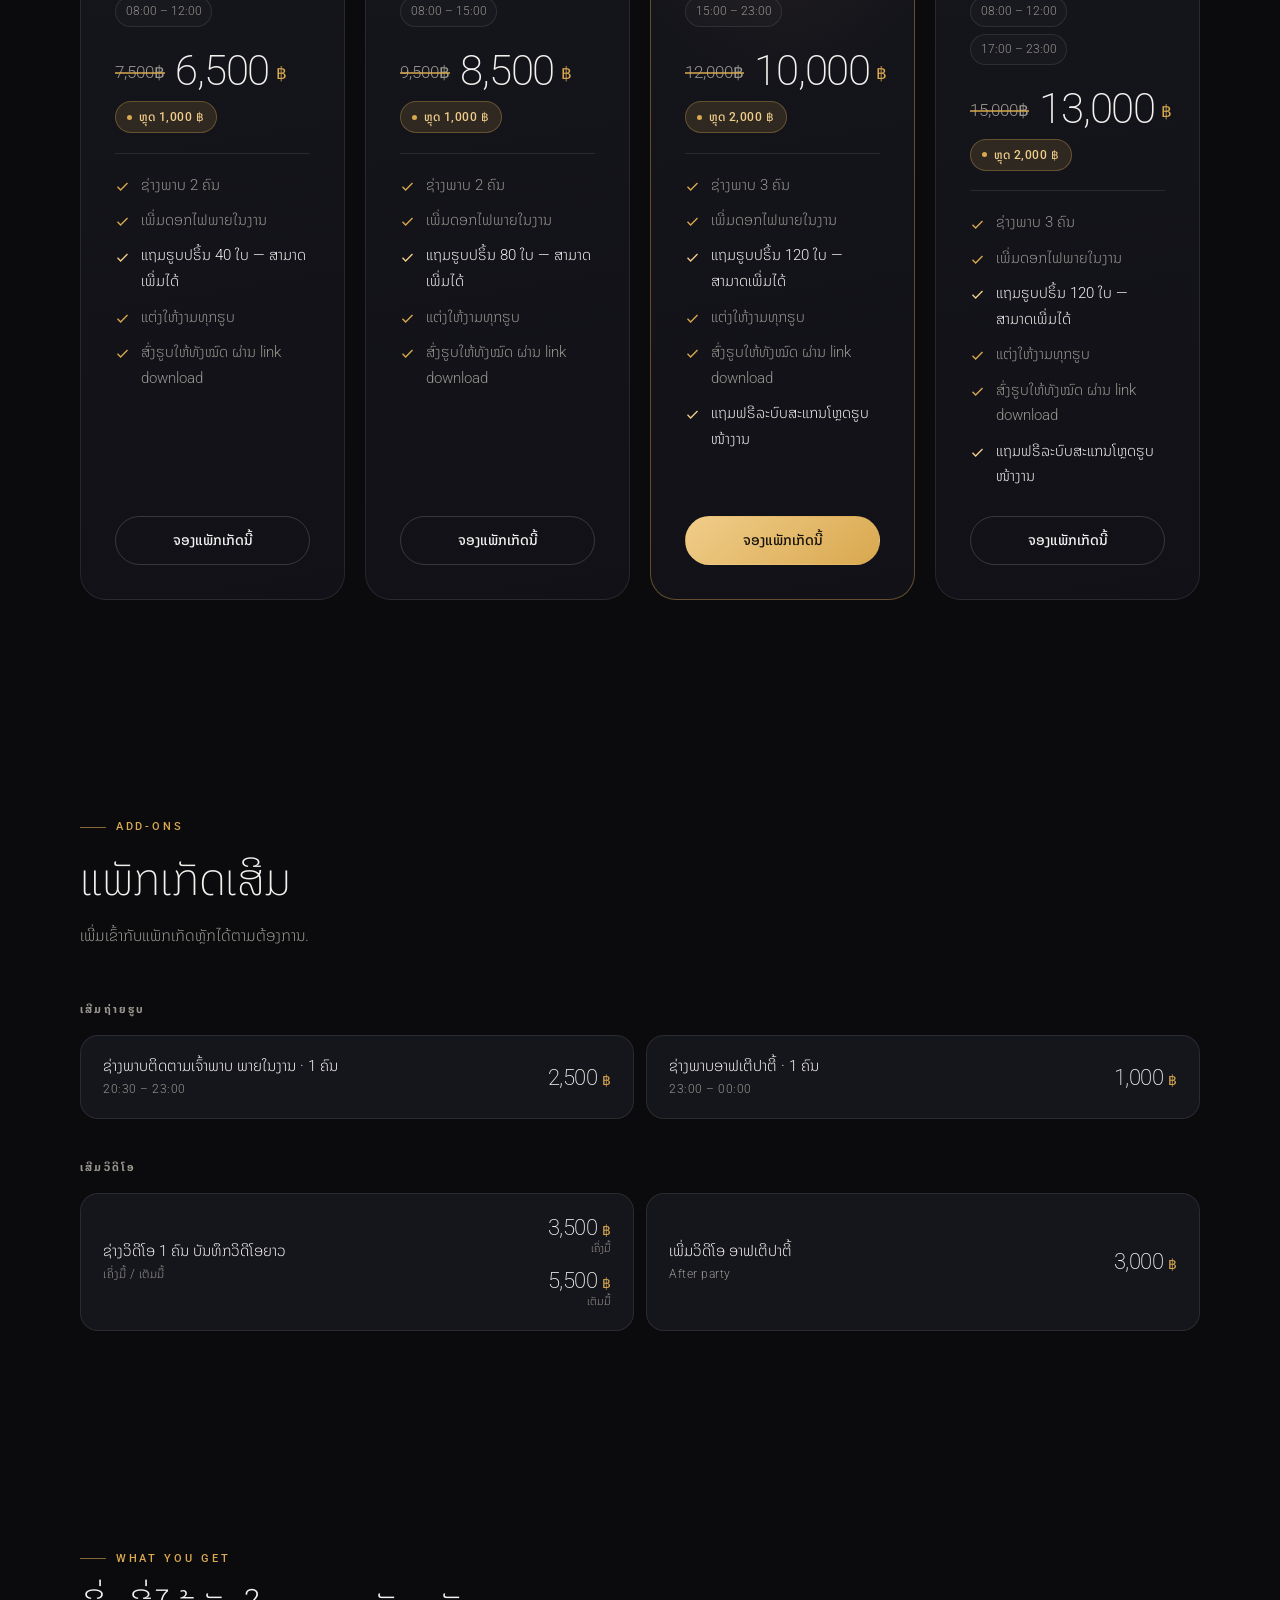
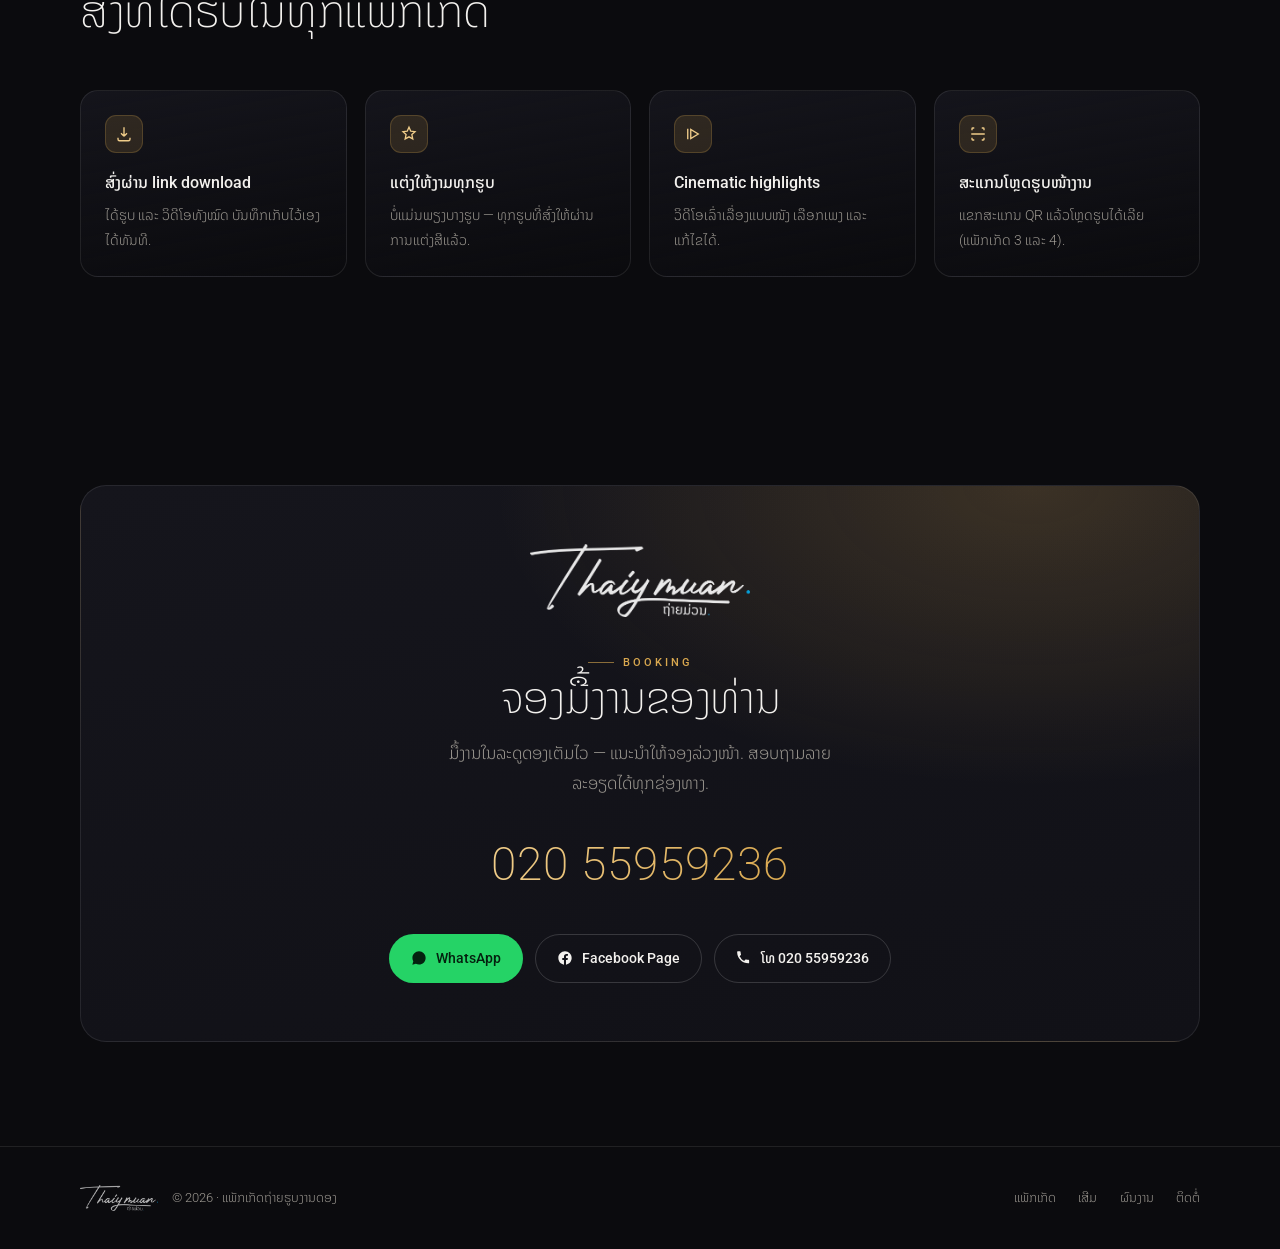
==== commit fe460b6d: "Restore the full phone number in the mobile bar The call button moves to its own full-width row belo" ====
--- a/index.html
+++ b/index.html
@@ -334,7 +334,7 @@
         </a>
         <a class="btn" href="tel:+8562055959236">
           <svg viewBox="0 0 24 24"><path d="M6.6 10.8c1.2 2.4 3.2 4.4 5.6 5.6l2-2c.3-.3.7-.4 1-.2 1.1.4 2.3.6 3.5.6.6 0 1 .4 1 1V19c0 .6-.4 1-1 1-9.4 0-17-7.6-17-17 0-.6.4-1 1-1h3.2c.6 0 1 .4 1 1 0 1.2.2 2.4.6 3.5.1.3 0 .7-.2 1l-2 2Z"/></svg>
-          ໂທ
+          ໂທ 020 55959236
         </a>
       </div>
     </div>
@@ -359,11 +359,15 @@
 
 <!-- ============ MOBILE BAR ============ -->
 <div class="mbar">
+  <a class="btn" href="portfolio.html">
+    <svg viewBox="0 0 24 24"><path d="M12 15.2a3.2 3.2 0 1 0 0-6.4 3.2 3.2 0 0 0 0 6.4Zm8-8.2h-3.1l-1.2-2H8.3l-1.2 2H4a2 2 0 0 0-2 2v10a2 2 0 0 0 2 2h16a2 2 0 0 0 2-2V9a2 2 0 0 0-2-2Zm-8 11.3A5.3 5.3 0 1 1 12 7.7a5.3 5.3 0 0 1 0 10.6Z"/></svg>
+    ຜົນງານ
+  </a>
   <a class="btn btn-wa" href="https://wa.me/8562055959236?text=%E0%BA%AA%E0%BA%B0%E0%BA%9A%E0%BA%B2%E0%BA%8D%E0%BA%94%E0%BA%B5%20%E0%BA%AA%E0%BA%AD%E0%BA%9A%E0%BA%96%E0%BA%B2%E0%BA%A1%E0%BA%82%E0%BB%8D%E0%BB%89%E0%BA%A1%E0%BA%B9%E0%BA%99%E0%BB%81%E0%BA%9E%E0%BA%B1%E0%BA%81%E0%BB%80%E0%BA%81%E0%BA%B1%E0%BA%94" target="_blank" rel="noopener">
     <svg viewBox="0 0 24 24"><path d="M12.04 2C6.58 2 2.13 6.45 2.13 11.91c0 1.75.46 3.46 1.32 4.96L2 22l5.25-1.38a9.9 9.9 0 0 0 4.79 1.22c5.46 0 9.92-4.45 9.92-9.91C21.96 6.45 17.5 2 12.04 2Zm4.52 11.86c-.25-.12-1.47-.72-1.69-.81-.23-.08-.39-.12-.56.13-.17.25-.66.81-.81.97-.15.17-.3.19-.54.06-.25-.12-1.06-.39-2.02-1.25-.75-.66-1.25-1.48-1.4-1.73-.15-.25-.02-.38.11-.5.11-.11.25-.3.37-.44.12-.15.17-.25.25-.42.08-.17.04-.31-.02-.44-.06-.12-.56-1.35-.77-1.85-.2-.48-.41-.42-.56-.43h-.48c-.17 0-.44.06-.67.31-.23.25-.88.86-.88 2.1s.9 2.43 1.03 2.6c.12.17 1.76 2.81 4.3 3.84.6.26 1.07.41 1.44.53.6.19 1.15.16 1.58.1.48-.07 1.47-.6 1.68-1.19.21-.58.21-1.08.15-1.19-.06-.1-.23-.17-.48-.29Z"/></svg>
     WhatsApp
   </a>
-  <a class="btn btn-gold" href="tel:+8562055959236">
+  <a class="btn btn-gold btn-call" href="tel:+8562055959236">
     <svg viewBox="0 0 24 24"><path d="M6.6 10.8c1.2 2.4 3.2 4.4 5.6 5.6l2-2c.3-.3.7-.4 1-.2 1.1.4 2.3.6 3.5.6.6 0 1 .4 1 1V19c0 .6-.4 1-1 1-9.4 0-17-7.6-17-17 0-.6.4-1 1-1h3.2c.6 0 1 .4 1 1 0 1.2.2 2.4.6 3.5.1.3 0 .7-.2 1l-2 2Z"/></svg>
     ໂທ 020 55959236
   </a>
--- a/assets/style.css
+++ b/assets/style.css
@@ -306,7 +306,12 @@
   background:rgba(11,11,14,.9);backdrop-filter:blur(14px);
   -webkit-backdrop-filter:blur(14px);border-top:1px solid var(--line);
 }
-.mbar .btn{flex:1;padding:.85rem 1rem}
+.mbar{flex-wrap:wrap}
+.mbar .btn{flex:1 1 0;padding:.8rem .6rem;font-size:.86rem;gap:.45rem;min-width:0}
+.mbar .btn svg{width:15px}
+/* ປຸ່ມໂທ: ແຖວຂອງຕົນເອງ ເພື່ອໃຫ້ສະແດງເບີເຕັມ ແລະ ຢູ່ໃກ້ນິ້ວໂປ້ */
+.mbar .btn-call{flex:1 1 100%;font-size:.92rem;letter-spacing:.01em}
+@media (max-width:340px){.mbar{gap:7px;padding-inline:10px}.mbar .btn{font-size:.8rem}}
 
 /* ===================== MOTION ===================== */
 /* ແຖບຄວາມຄືບໜ້າຕອນ scroll */
@@ -413,7 +418,7 @@
 }
 .toast.show{opacity:1;transform:translate(-50%,0)}
 .toast svg{width:16px;height:16px;stroke:var(--gold);stroke-width:2;fill:none;flex:none}
-@media (max-width:720px){.toast{bottom:calc(86px + env(safe-area-inset-bottom))}}
+@media (max-width:720px){.toast{bottom:calc(var(--mbar-h, 78px) + 16px)}}
 
 /* ===================== REVEAL ===================== */
 .rv{opacity:0;transform:translateY(22px);transition:opacity .9s var(--ease),transform .9s var(--ease)}
@@ -426,7 +431,7 @@
 @media (max-width:720px){
   .nav .btn{display:none}
   .nav-in{height:60px}
-  body{padding-bottom:78px}
+  body{padding-bottom:calc(var(--mbar-h, 78px) + 12px)}
   .mbar{display:flex}
   .card h3{padding-right:0}
   .badge{position:static;display:inline-block;margin-bottom:.9rem}
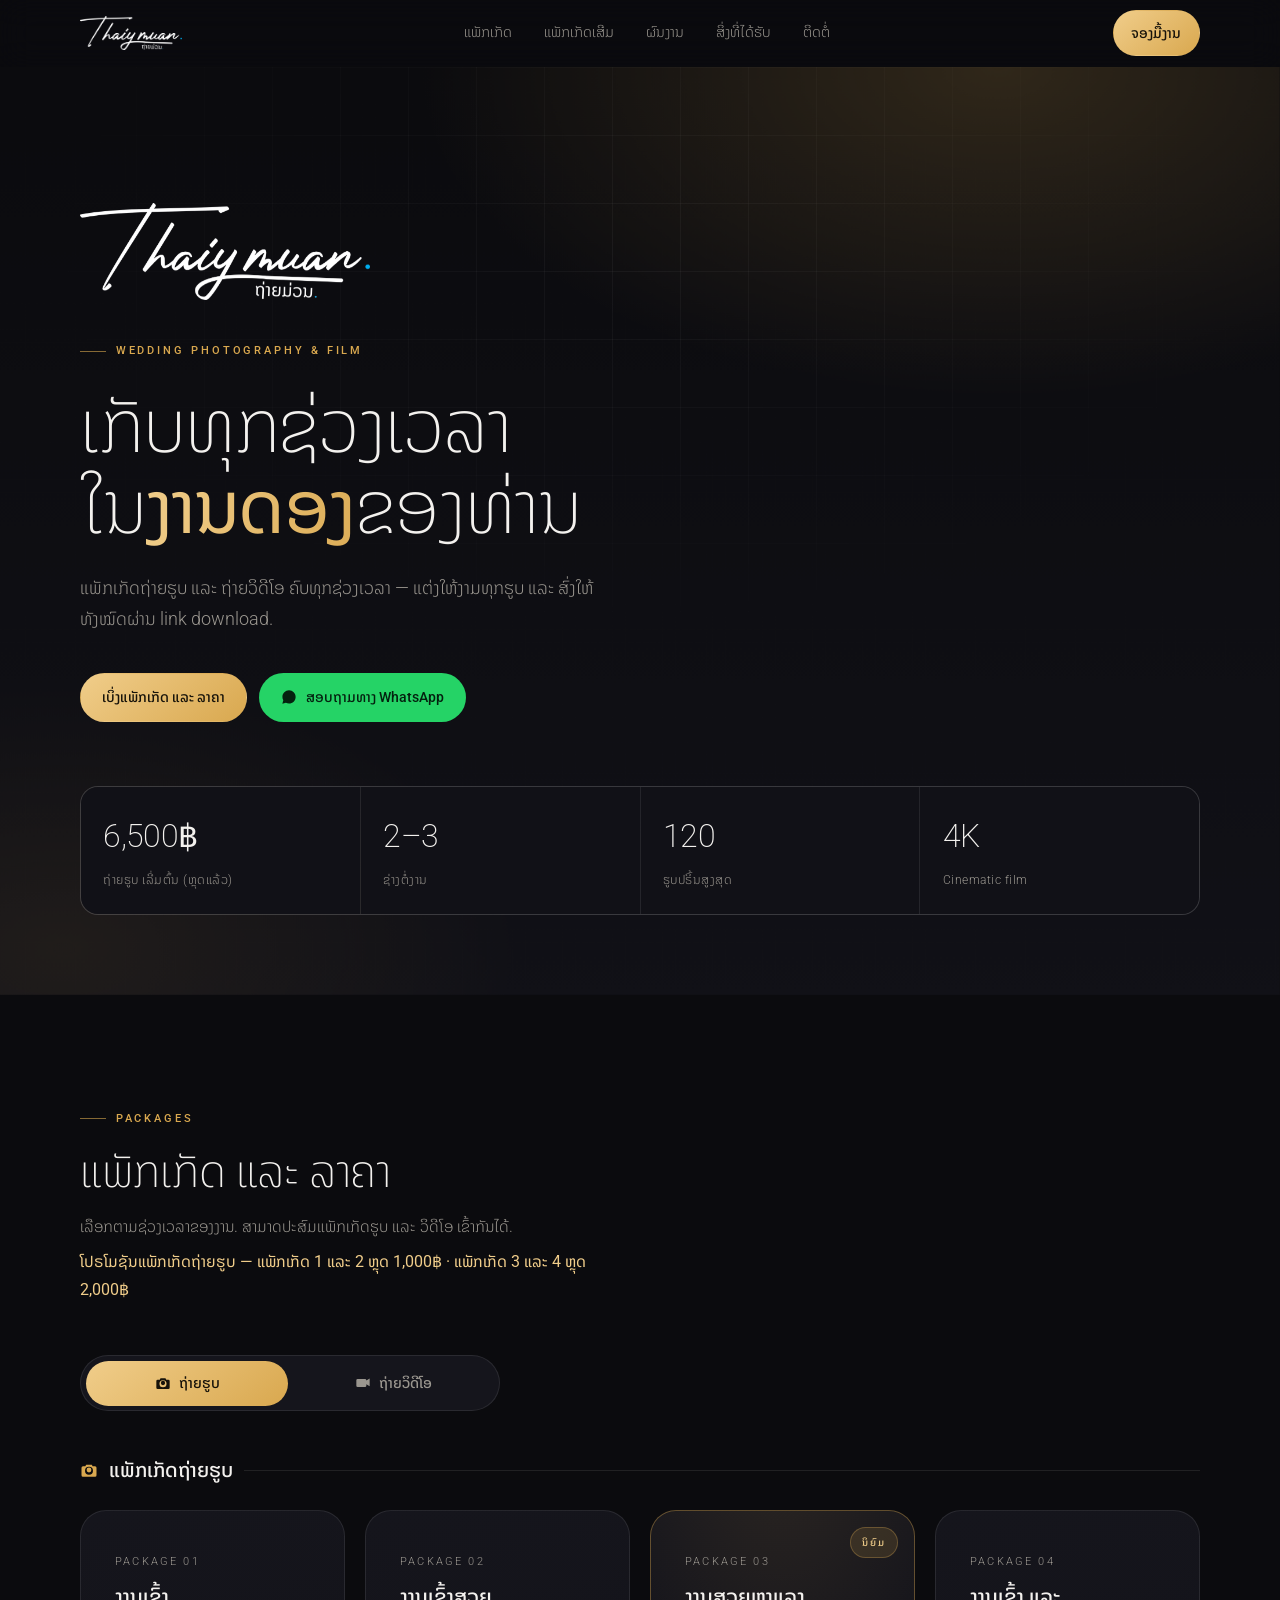
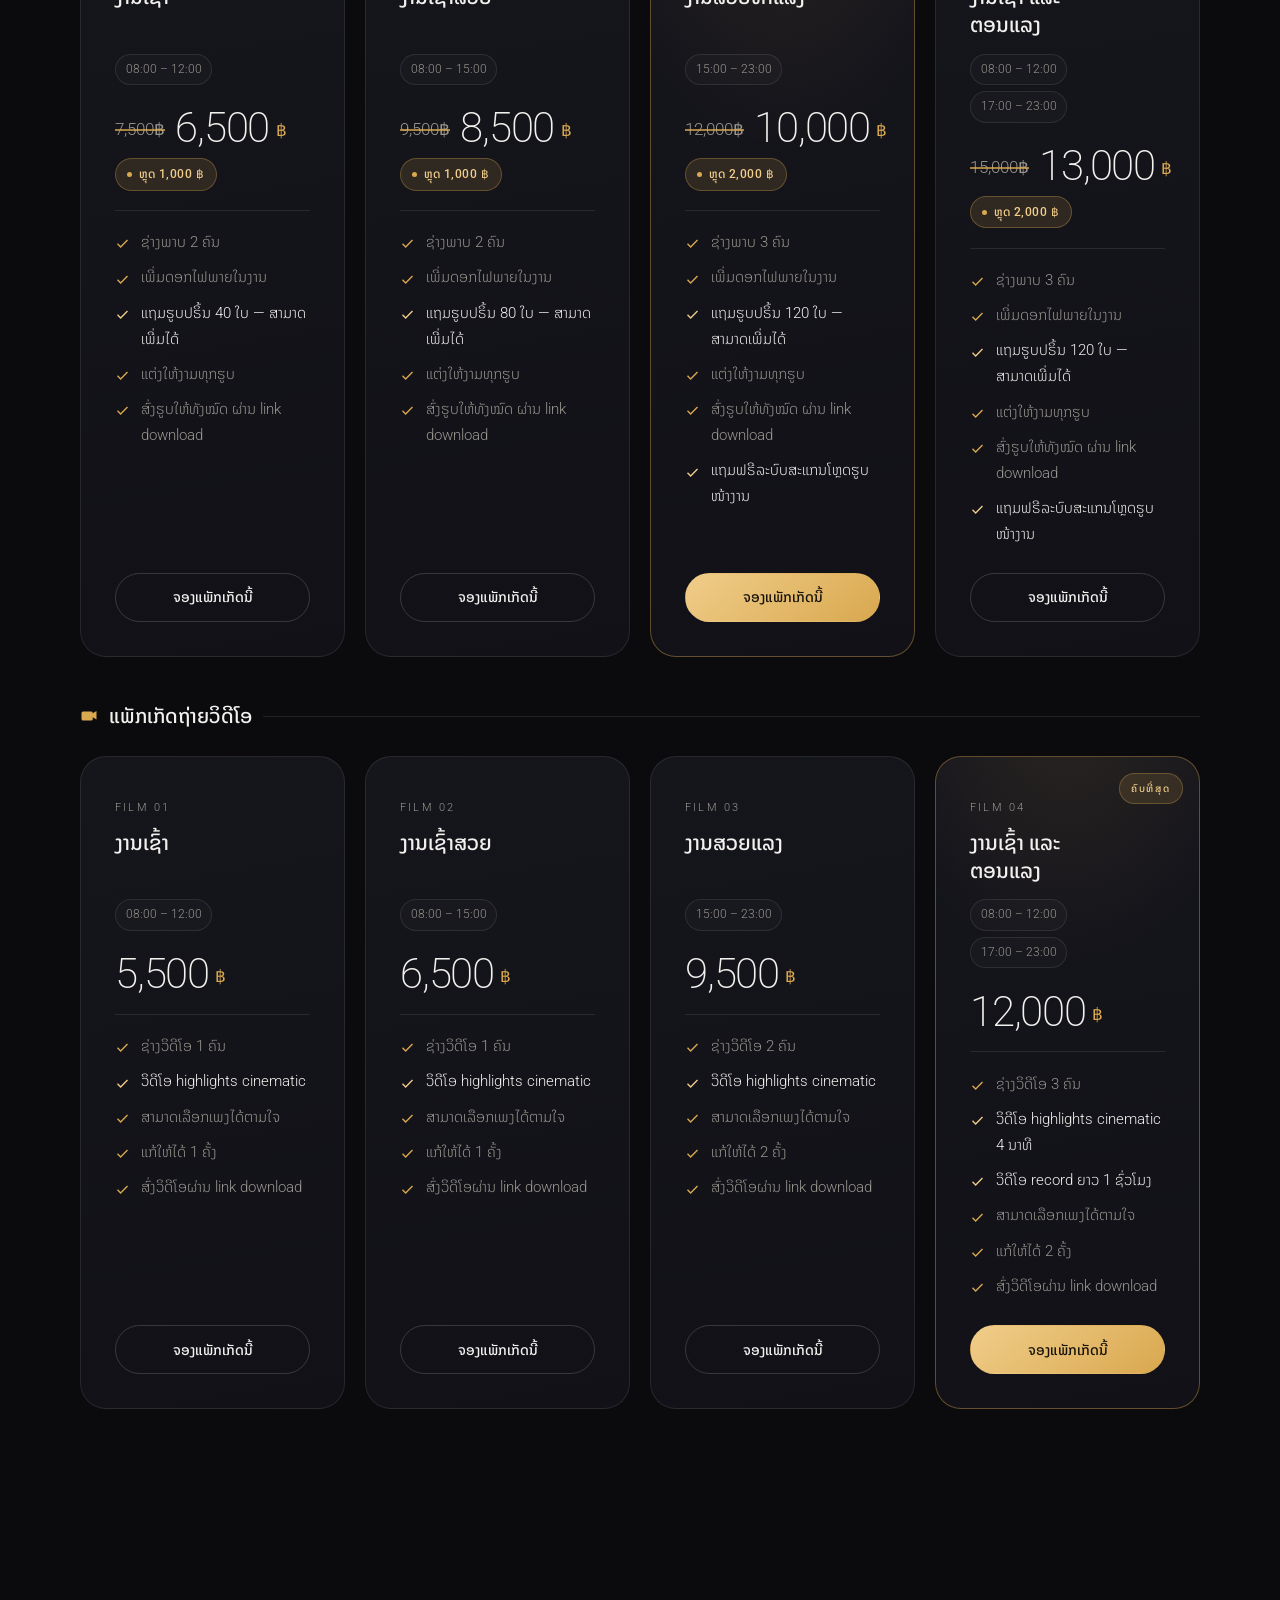
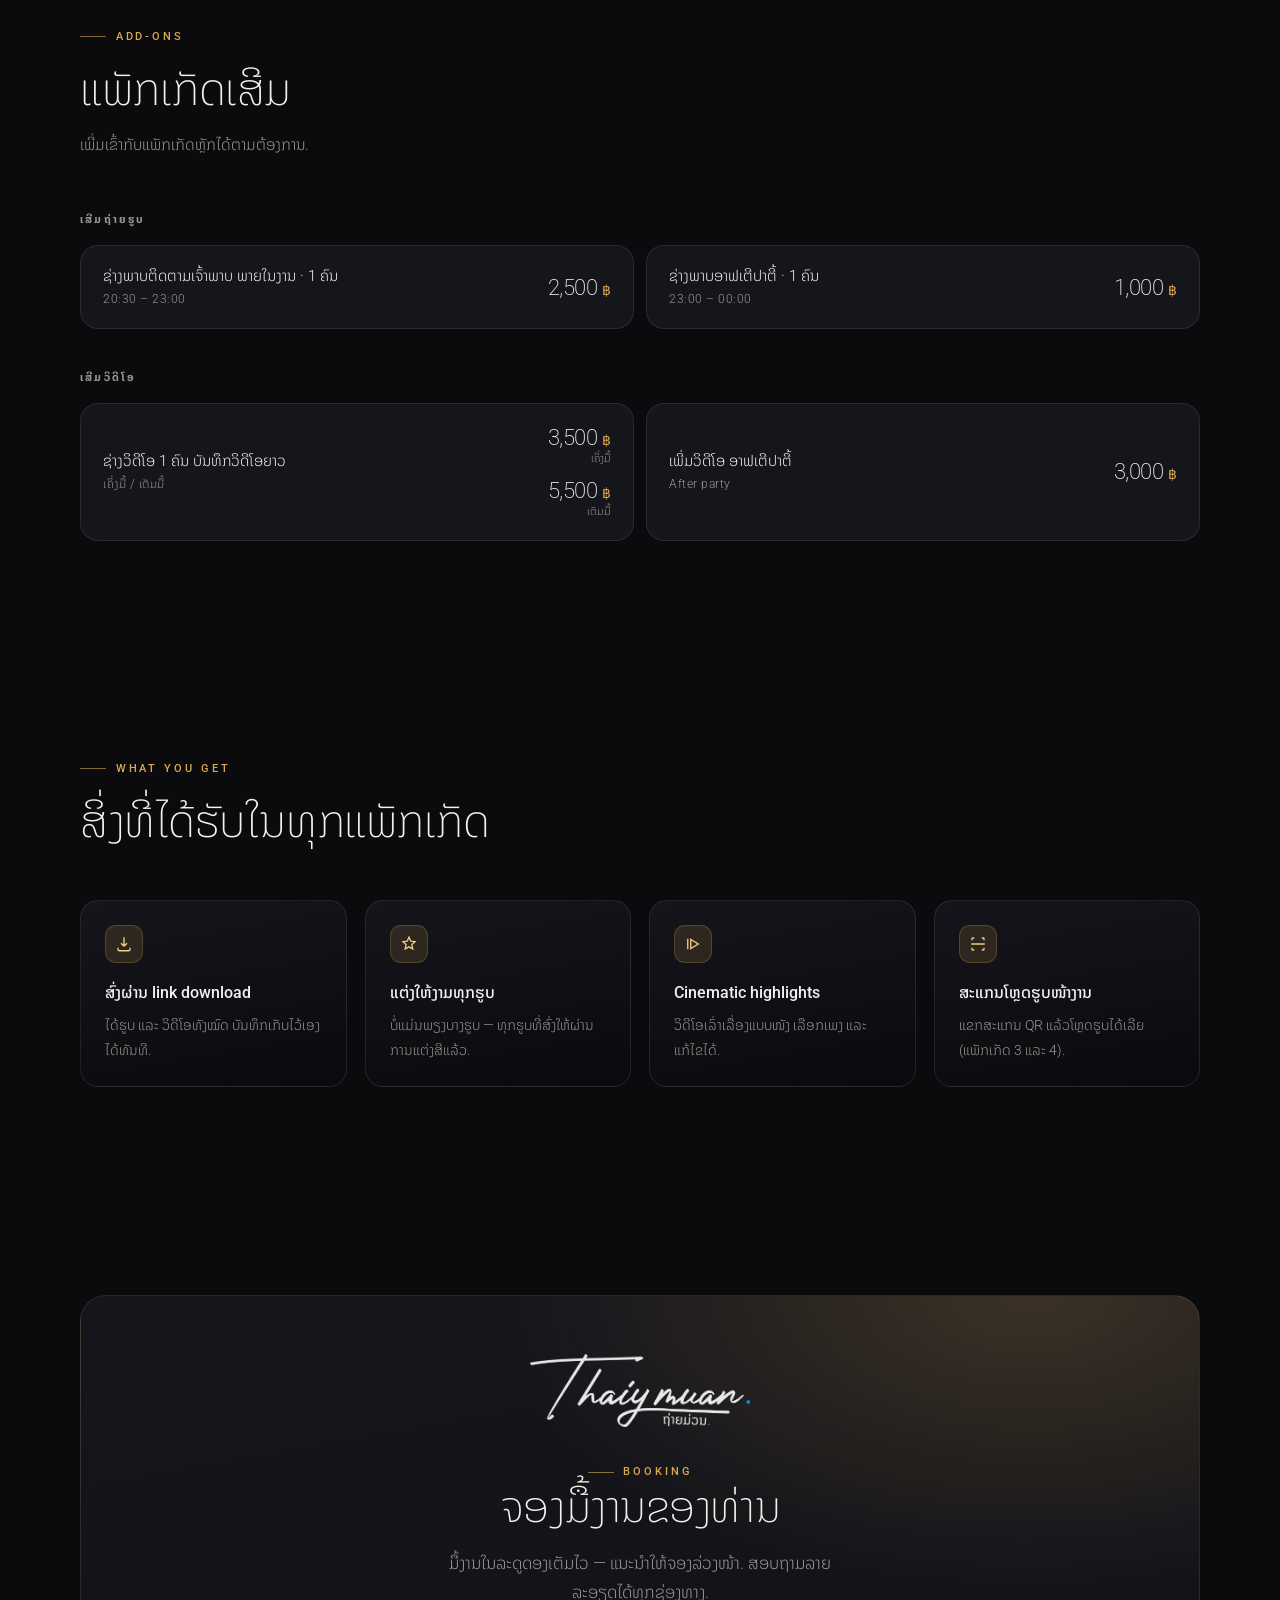
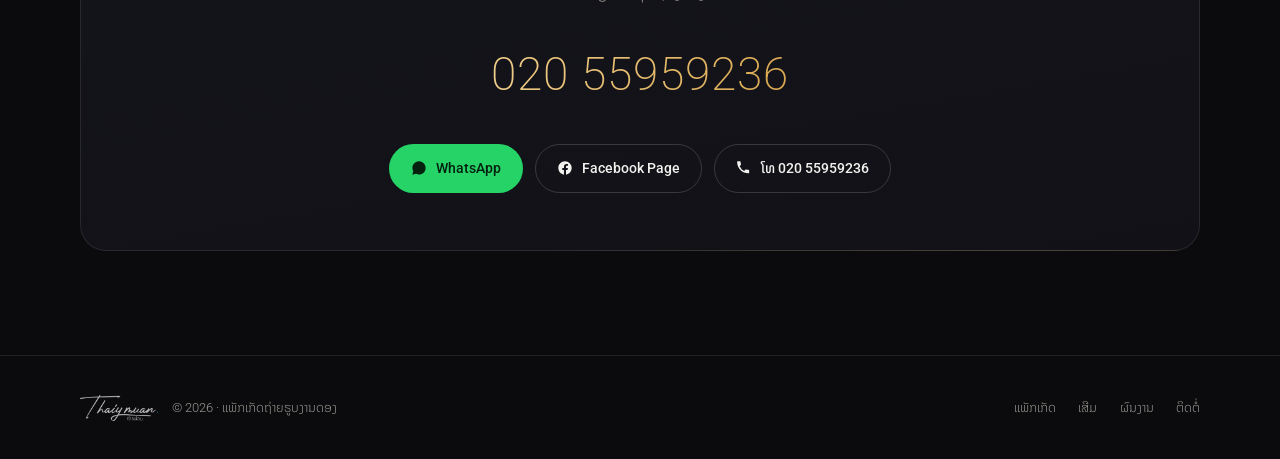
==== commit 1b89fec6: "Let the package sections scroll continuously instead of hiding one Both package grids are now always" ====
--- a/index.html
+++ b/index.html
@@ -92,7 +92,8 @@
     </div>
 
     <!-- ---------- PHOTO ---------- -->
-    <div class="cards pane rv" id="pane-photo" role="tabpanel" aria-labelledby="tab-photo">
+    <h3 class="pane-title" id="head-photo"><svg viewBox="0 0 24 24"><path d="M12 15.2a3.2 3.2 0 1 0 0-6.4 3.2 3.2 0 0 0 0 6.4Zm8-8.2h-3.1l-1.2-2H8.3l-1.2 2H4a2 2 0 0 0-2 2v10a2 2 0 0 0 2 2h16a2 2 0 0 0 2-2V9a2 2 0 0 0-2-2Zm-8 11.3A5.3 5.3 0 1 1 12 7.7a5.3 5.3 0 0 1 0 10.6Z"/></svg>ແພັກເກັດຖ່າຍຮູບ</h3>
+    <div class="cards pane" id="pane-photo" role="tabpanel" aria-labelledby="tab-photo">
       <article class="card">
         <div class="card-top">
           <span class="kicker">Package 01</span>
@@ -170,7 +171,8 @@
     </div>
 
     <!-- ---------- VIDEO ---------- -->
-    <div class="cards pane" id="pane-video" role="tabpanel" aria-labelledby="tab-video" hidden>
+    <h3 class="pane-title" id="head-video"><svg viewBox="0 0 24 24"><path d="M15 6H4a2 2 0 0 0-2 2v8a2 2 0 0 0 2 2h11a2 2 0 0 0 2-2v-2.3l5 3V5.3l-5 3V8a2 2 0 0 0-2-2Z"/></svg>ແພັກເກັດຖ່າຍວິດີໂອ</h3>
+    <div class="cards pane" id="pane-video" role="tabpanel" aria-labelledby="tab-video">
       <article class="card">
         <div class="card-top">
           <span class="kicker">Film 01</span>
--- a/assets/style.css
+++ b/assets/style.css
@@ -143,6 +143,20 @@
   background:linear-gradient(140deg,var(--gold-2),var(--gold));color:#17130a;
 }
 
+/* ຫົວຂໍ້ແຕ່ລະກຸ່ມແພັກເກັດ (scroll ຕໍ່ກັນໄດ້ ບໍ່ຕ້ອງກົດ tab) */
+.pane-title{
+  display:flex;align-items:center;gap:.7rem;
+  font-weight:500;font-size:clamp(1.05rem,2.6vw,1.25rem);
+  margin:clamp(1.6rem,4vw,2.6rem) 0 clamp(1rem,2vw,1.4rem);
+  scroll-margin-top:86px;
+}
+.pane-title:first-of-type{margin-top:0}
+.pane-title svg{width:18px;height:18px;fill:var(--gold);flex:none}
+.pane-title::after{content:"";flex:1;height:1px;background:var(--line)}
+#head-photo{margin-top:0}
+
+/* ປຸ່ມສະຫຼັບກາຍເປັນທາງລັດ — ບໍ່ເຊື່ອງເນື້ອຫາອີກຕໍ່ໄປ */
+
 /* ===================== CARDS ===================== */
 .cards{
   display:grid;gap:clamp(14px,2vw,20px);
@@ -224,6 +238,7 @@
 
 /* ===================== PORTFOLIO ===================== */
 .folio{display:grid;gap:clamp(20px,4vw,40px);align-items:start}
+.folio>*{min-width:0}
 .folio-text p{color:var(--muted);font-size:.98rem}
 .folio-list{list-style:none;margin:1.4rem 0 1.8rem}
 .folio-list li{display:flex;gap:.7rem;align-items:flex-start;color:var(--muted);margin-bottom:.6rem;font-size:.95rem}
@@ -235,7 +250,8 @@
   min-height:400px;border-radius:var(--r);overflow:hidden;
   border:1px solid var(--line);background:var(--panel);
 }
-.fb-wrap iframe{display:block;border:0;margin:0 auto;background:#fff}
+/* max-width ກັນບໍ່ໃຫ້ iframe ດັນຊ່ອງໃຫ້ກວ້າງກວ່າຈໍ ຕອນໝຸນ/ປ່ຽນຂະໜາດ */
+.fb-wrap iframe{display:block;border:0;margin:0 auto;background:#fff;max-width:100%}
 /* ໂຄງຈຳລອງ ລໍຖ້າ Facebook ໂຫຼດ */
 .fb-skel{position:absolute;inset:0;display:grid;place-items:center;gap:.8rem;
   padding:2rem;text-align:center;color:var(--muted);font-size:.9rem;line-height:1.7}
@@ -257,6 +273,76 @@
 .folio-page{padding-top:clamp(2.6rem,7vw,4.5rem)}
 .nav-links a.here{color:var(--text)}
 .nav-links a.here::after{width:100%}
+
+/* ===================== GALLERY ===================== */
+.albums{display:grid;gap:clamp(14px,2vw,20px);
+  grid-template-columns:repeat(auto-fill,minmax(min(100%,260px),1fr));margin-top:1rem}
+.album{
+  position:relative;display:block;border-radius:var(--r);overflow:hidden;
+  border:1px solid var(--line);background:var(--panel);cursor:pointer;
+  text-align:left;font:inherit;color:inherit;padding:0;
+  transition:transform .5s var(--ease),border-color .5s,box-shadow .5s;
+}
+.album:hover{transform:translateY(-5px);border-color:var(--line-2);box-shadow:var(--shadow)}
+.album .ph{position:relative;aspect-ratio:4/3;overflow:hidden;background:var(--bg-2)}
+.album .ph img{width:100%;height:100%;object-fit:cover;transition:transform .8s var(--ease)}
+.album:hover .ph img{transform:scale(1.06)}
+.album .ph::after{content:"";position:absolute;inset:0;
+  background:linear-gradient(180deg,transparent 45%,rgba(8,8,11,.85))}
+.album .cap{position:absolute;left:0;right:0;bottom:0;padding:1.1rem 1.2rem;z-index:1}
+.album h3{font-weight:500;font-size:1.02rem;line-height:1.4}
+.album p{font-size:.8rem;color:var(--muted);margin-top:.2rem}
+.album .n{
+  position:absolute;top:12px;right:12px;z-index:1;
+  font-size:.7rem;font-weight:500;padding:.28rem .62rem;border-radius:999px;
+  background:rgba(8,8,11,.6);backdrop-filter:blur(6px);border:1px solid var(--line-2);
+}
+
+/* ມຸມມອງພາຍໃນອັລບັ້ມ */
+.album-head{display:flex;align-items:center;gap:1rem;flex-wrap:wrap;margin-bottom:1.4rem}
+.album-head h3{font-weight:400;font-size:clamp(1.1rem,3vw,1.5rem)}
+.album-head p{font-size:.85rem;color:var(--muted)}
+.back{display:inline-flex;align-items:center;gap:.5rem;padding:.55rem 1rem;border-radius:999px;
+  border:1px solid var(--line-2);font-size:.85rem;background:transparent;color:var(--text);
+  cursor:pointer;font-family:inherit;transition:background .35s,transform .35s var(--ease)}
+.back:hover{background:rgba(255,255,255,.06);transform:translateX(-3px)}
+#albumPost{margin-left:auto}
+#albumPost:hover{transform:translateY(-2px);border-color:var(--gold)}
+.back svg{width:15px;height:15px;fill:none;stroke:currentColor;stroke-width:2}
+.shots{columns:4 230px;column-gap:clamp(10px,1.6vw,14px)}
+.shots button{
+  display:block;width:100%;margin:0 0 clamp(10px,1.6vw,14px);padding:0;border:0;
+  background:var(--panel);border-radius:var(--r-sm);overflow:hidden;cursor:pointer;
+  break-inside:avoid;transition:transform .5s var(--ease),box-shadow .5s;
+}
+.shots button:hover{transform:translateY(-4px);box-shadow:var(--shadow)}
+.shots img{width:100%;height:auto;display:block}
+
+/* ເຄື່ອງເບິ່ງຮູບເຕັມຈໍ */
+.viewer{
+  position:fixed;inset:0;z-index:90;display:none;place-items:center;
+  background:rgba(6,6,9,.96);backdrop-filter:blur(8px);padding:clamp(12px,3vw,32px);
+}
+.viewer.open{display:grid;animation:vfade .35s var(--ease)}
+@keyframes vfade{from{opacity:0}to{opacity:1}}
+.viewer img{max-width:100%;max-height:100%;object-fit:contain;border-radius:var(--r-sm);
+  animation:vzoom .4s var(--ease)}
+@keyframes vzoom{from{opacity:0;transform:scale(.97)}to{opacity:1;transform:none}}
+.vbtn{
+  position:absolute;top:50%;transform:translateY(-50%);z-index:2;
+  width:46px;height:46px;border-radius:50%;display:grid;place-items:center;cursor:pointer;
+  background:rgba(255,255,255,.1);border:1px solid var(--line-2);color:var(--text);
+  transition:background .3s,transform .3s var(--ease);
+}
+.vbtn:hover{background:rgba(255,255,255,.2)}
+.vbtn svg{width:20px;height:20px;fill:none;stroke:currentColor;stroke-width:2}
+.vprev{left:clamp(10px,2vw,26px)}
+.vnext{right:clamp(10px,2vw,26px)}
+.vclose{top:clamp(12px,2vw,24px);right:clamp(12px,2vw,24px);transform:none;position:absolute}
+.vcount{position:absolute;bottom:clamp(14px,3vw,28px);left:50%;transform:translateX(-50%);
+  font-size:.82rem;color:var(--muted);font-variant-numeric:tabular-nums;
+  background:rgba(8,8,11,.6);padding:.35rem .9rem;border-radius:999px;border:1px solid var(--line)}
+@media (max-width:620px){.shots{columns:2 140px}.vbtn{width:40px;height:40px}}
 
 /* ===================== INCLUDED ===================== */
 .incl{display:grid;gap:clamp(14px,2vw,18px);grid-template-columns:repeat(auto-fit,minmax(min(100%,230px),1fr))}
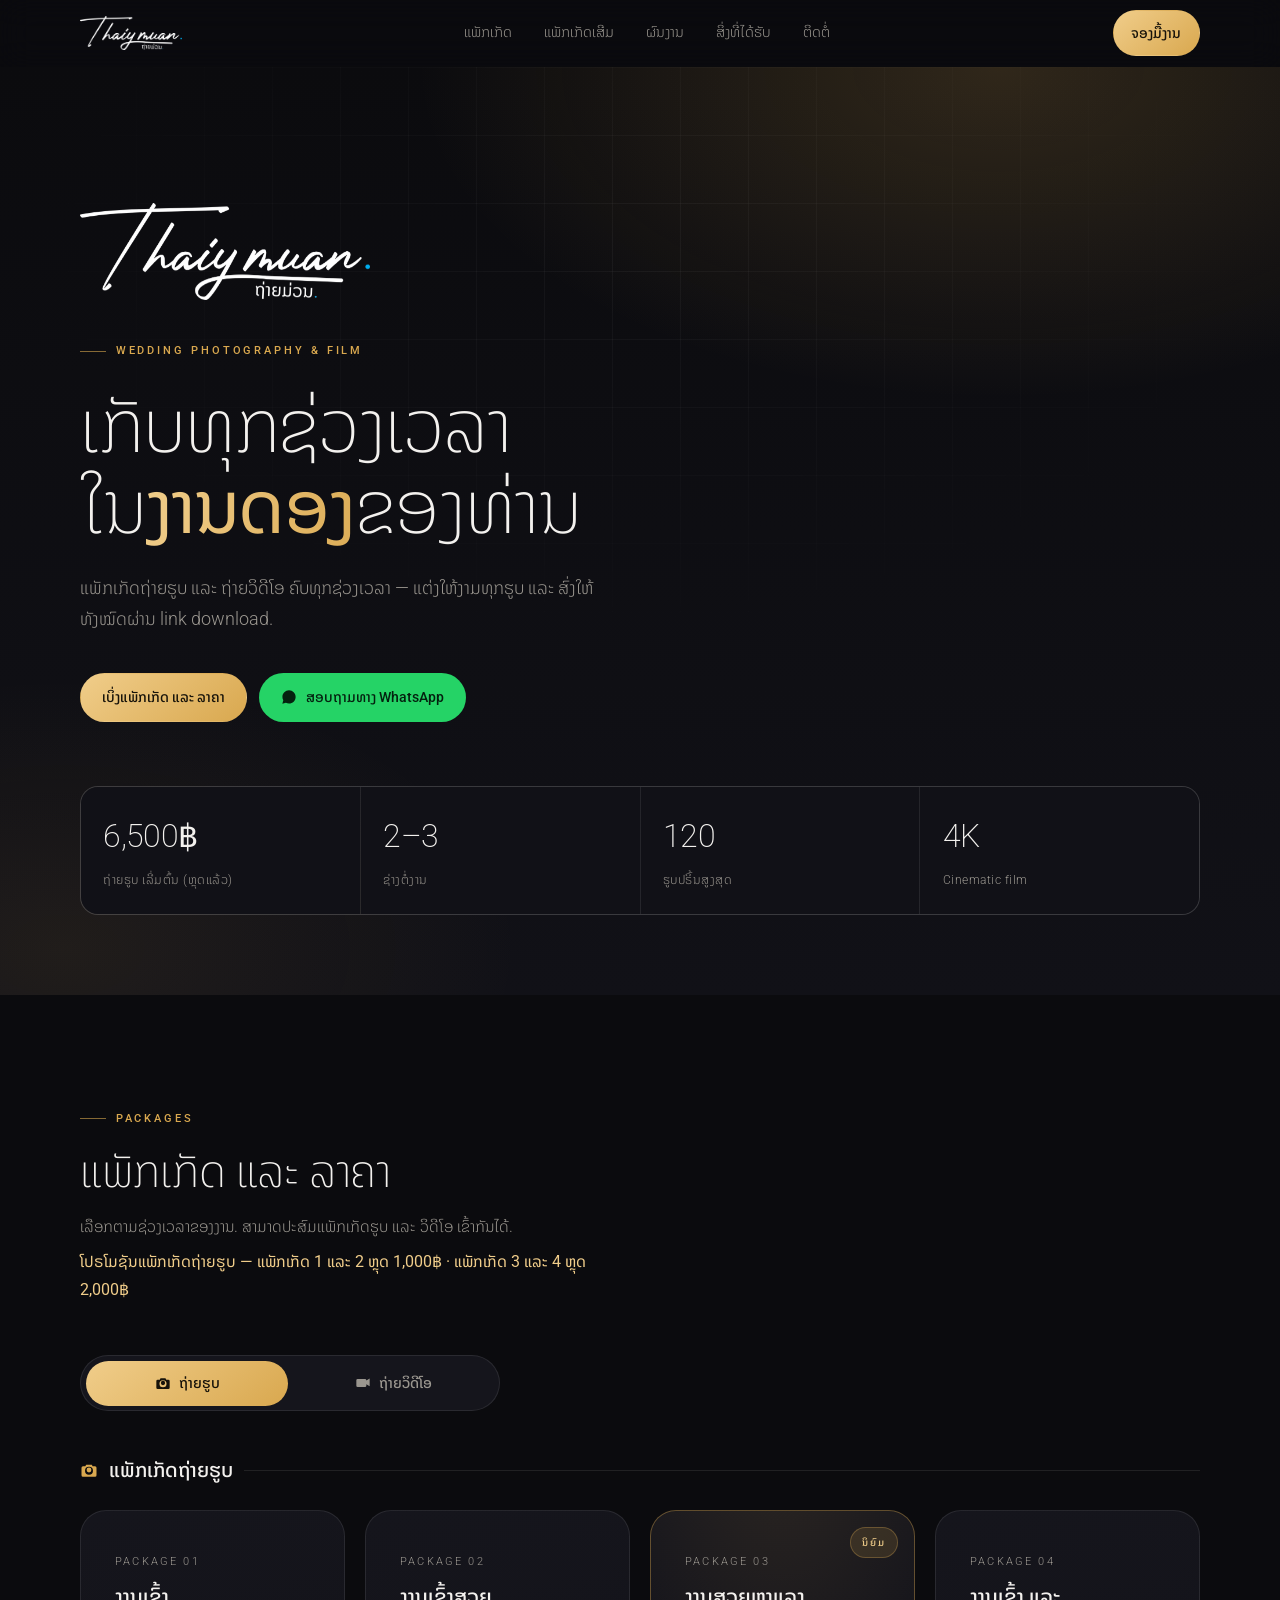
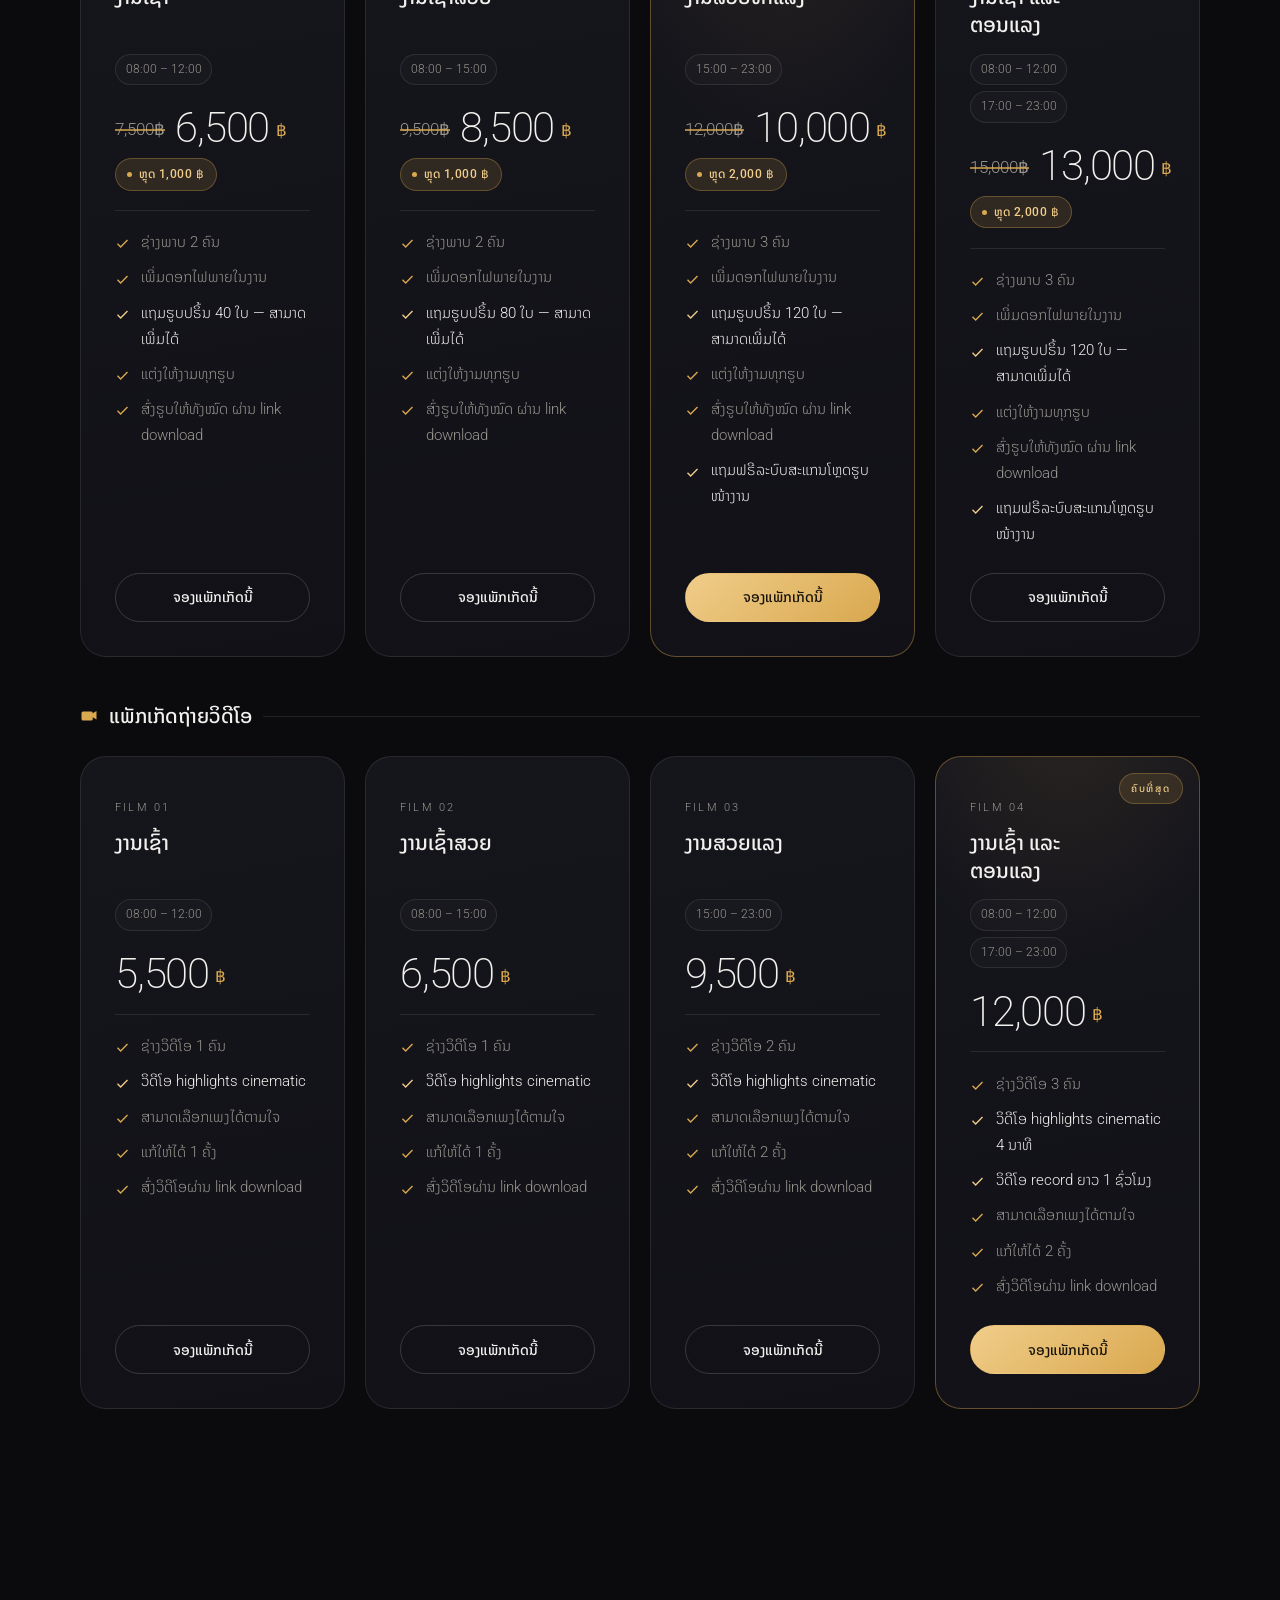
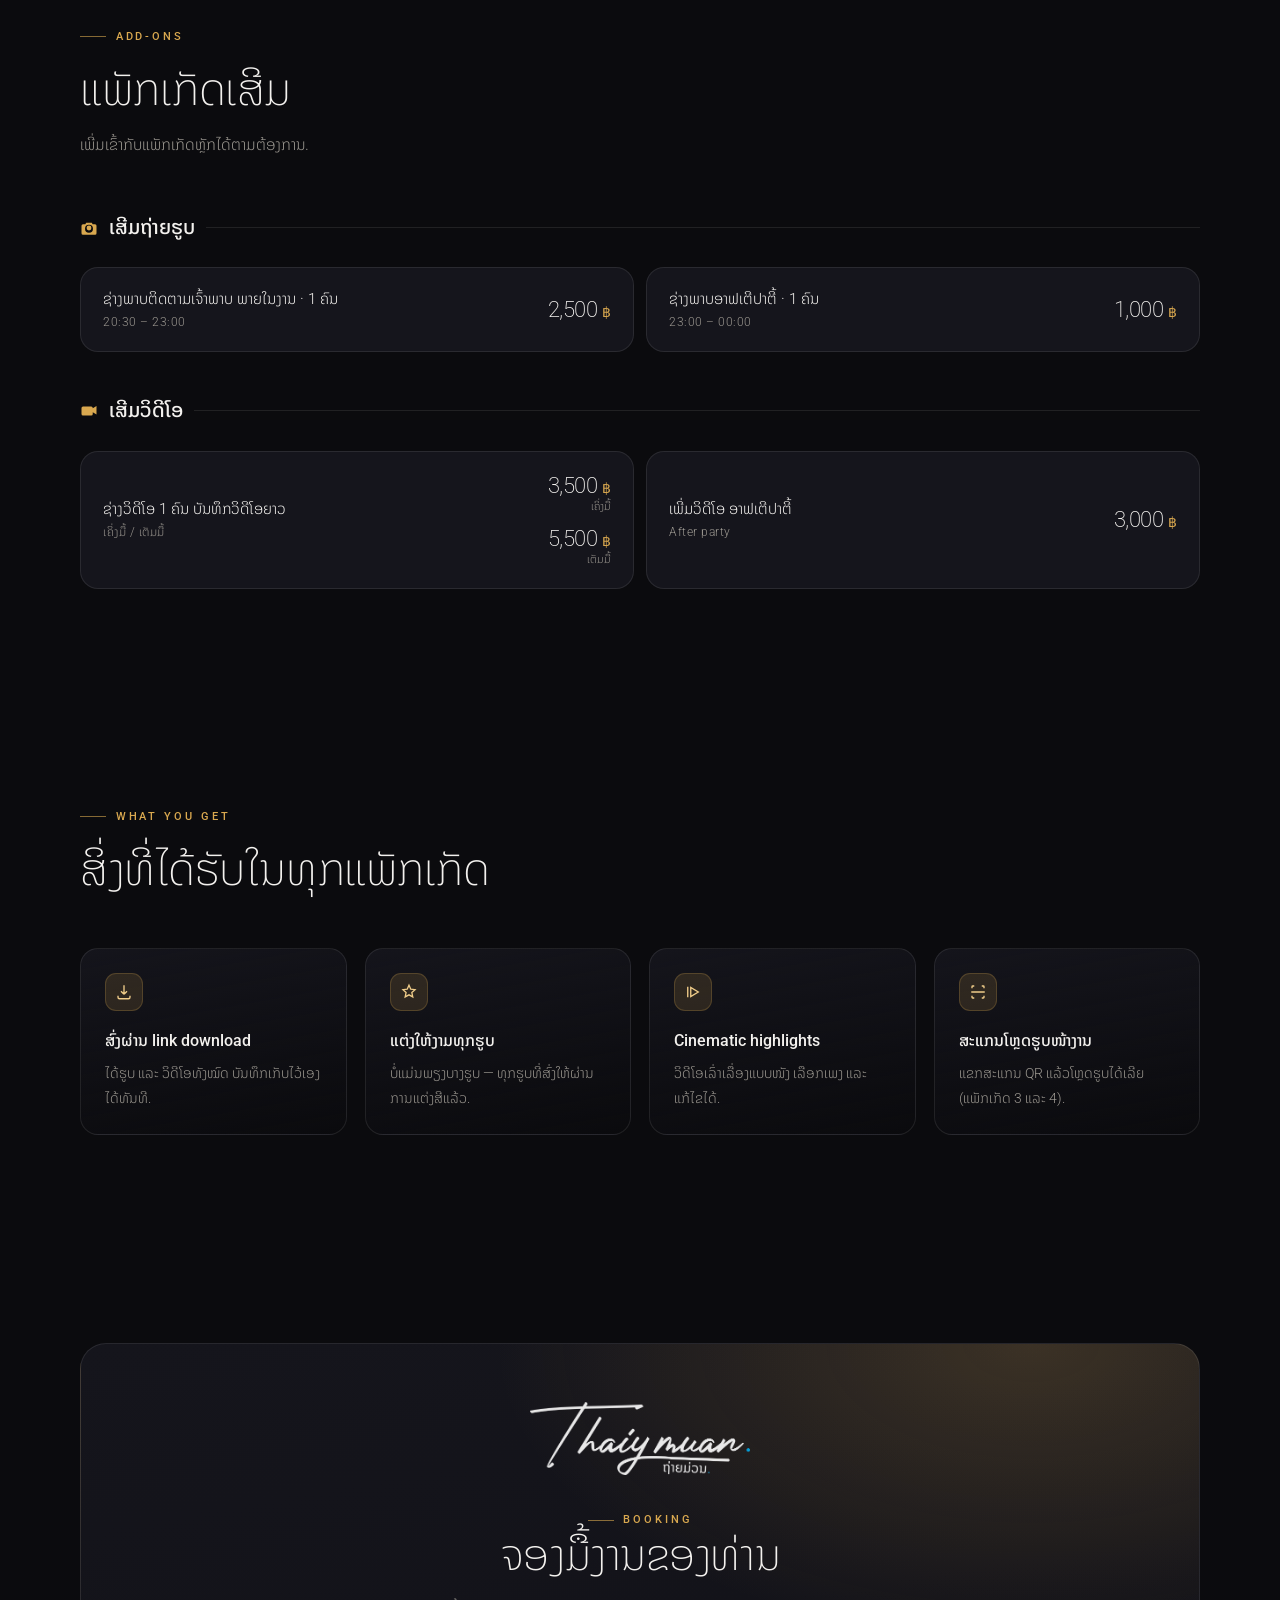
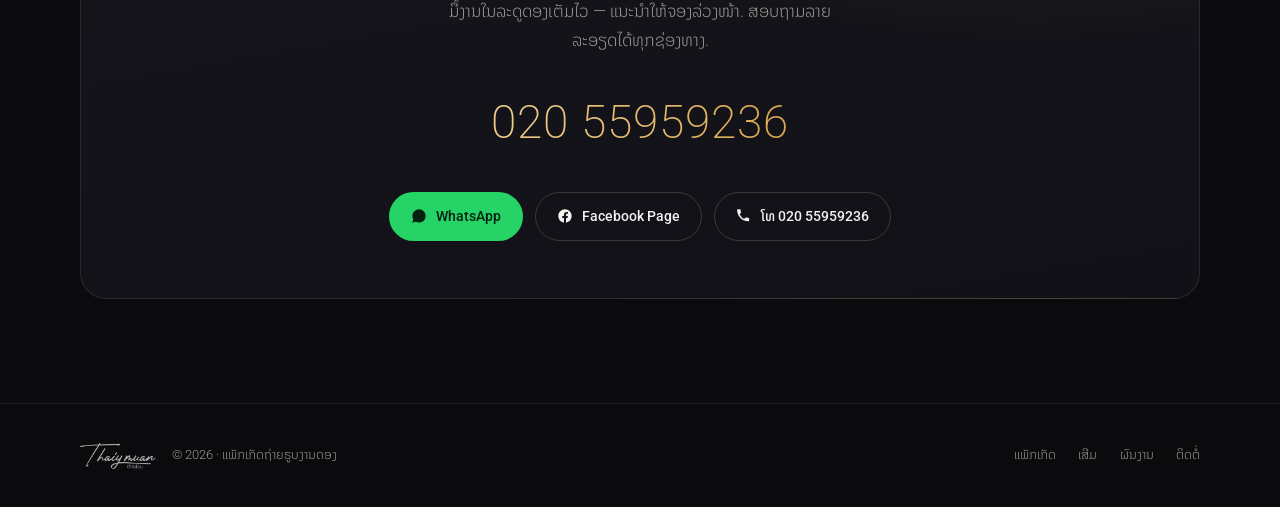
==== commit 3ee74c0b: "Match the add-on sub-headings to the package ones ເສີມຖ່າຍຮູບ / ເສີມວິດີໂອ now use the same icon-and" ====
--- a/index.html
+++ b/index.html
@@ -255,7 +255,7 @@
       <p>ເພີ່ມເຂົ້າກັບແພັກເກັດຫຼັກໄດ້ຕາມຕ້ອງການ.</p>
     </div>
 
-    <h3 class="kicker rv" style="margin-bottom:1rem">ເສີມຖ່າຍຮູບ</h3>
+    <h3 class="pane-title" id="head-addon-photo"><svg viewBox="0 0 24 24"><path d="M12 15.2a3.2 3.2 0 1 0 0-6.4 3.2 3.2 0 0 0 0 6.4Zm8-8.2h-3.1l-1.2-2H8.3l-1.2 2H4a2 2 0 0 0-2 2v10a2 2 0 0 0 2 2h16a2 2 0 0 0 2-2V9a2 2 0 0 0-2-2Zm-8 11.3A5.3 5.3 0 1 1 12 7.7a5.3 5.3 0 0 1 0 10.6Z"/></svg>ເສີມຖ່າຍຮູບ</h3>
     <div class="addons rv">
       <div class="addon">
         <div class="t">ຊ່າງພາບຕິດຕາມເຈົ້າພາບ ພາຍໃນງານ · 1 ຄົນ<span>20:30 – 23:00</span></div>
@@ -267,7 +267,7 @@
       </div>
     </div>
 
-    <h3 class="kicker rv" style="margin:2.4rem 0 1rem">ເສີມວິດີໂອ</h3>
+    <h3 class="pane-title" id="head-addon-video"><svg viewBox="0 0 24 24"><path d="M15 6H4a2 2 0 0 0-2 2v8a2 2 0 0 0 2 2h11a2 2 0 0 0 2-2v-2.3l5 3V5.3l-5 3V8a2 2 0 0 0-2-2Z"/></svg>ເສີມວິດີໂອ</h3>
     <div class="addons rv">
       <div class="addon">
         <div class="t">ຊ່າງວິດີໂອ 1 ຄົນ ບັນທຶກວິດີໂອຍາວ<span>ເຄິ່ງມື້ / ເຕັມມື້</span></div>
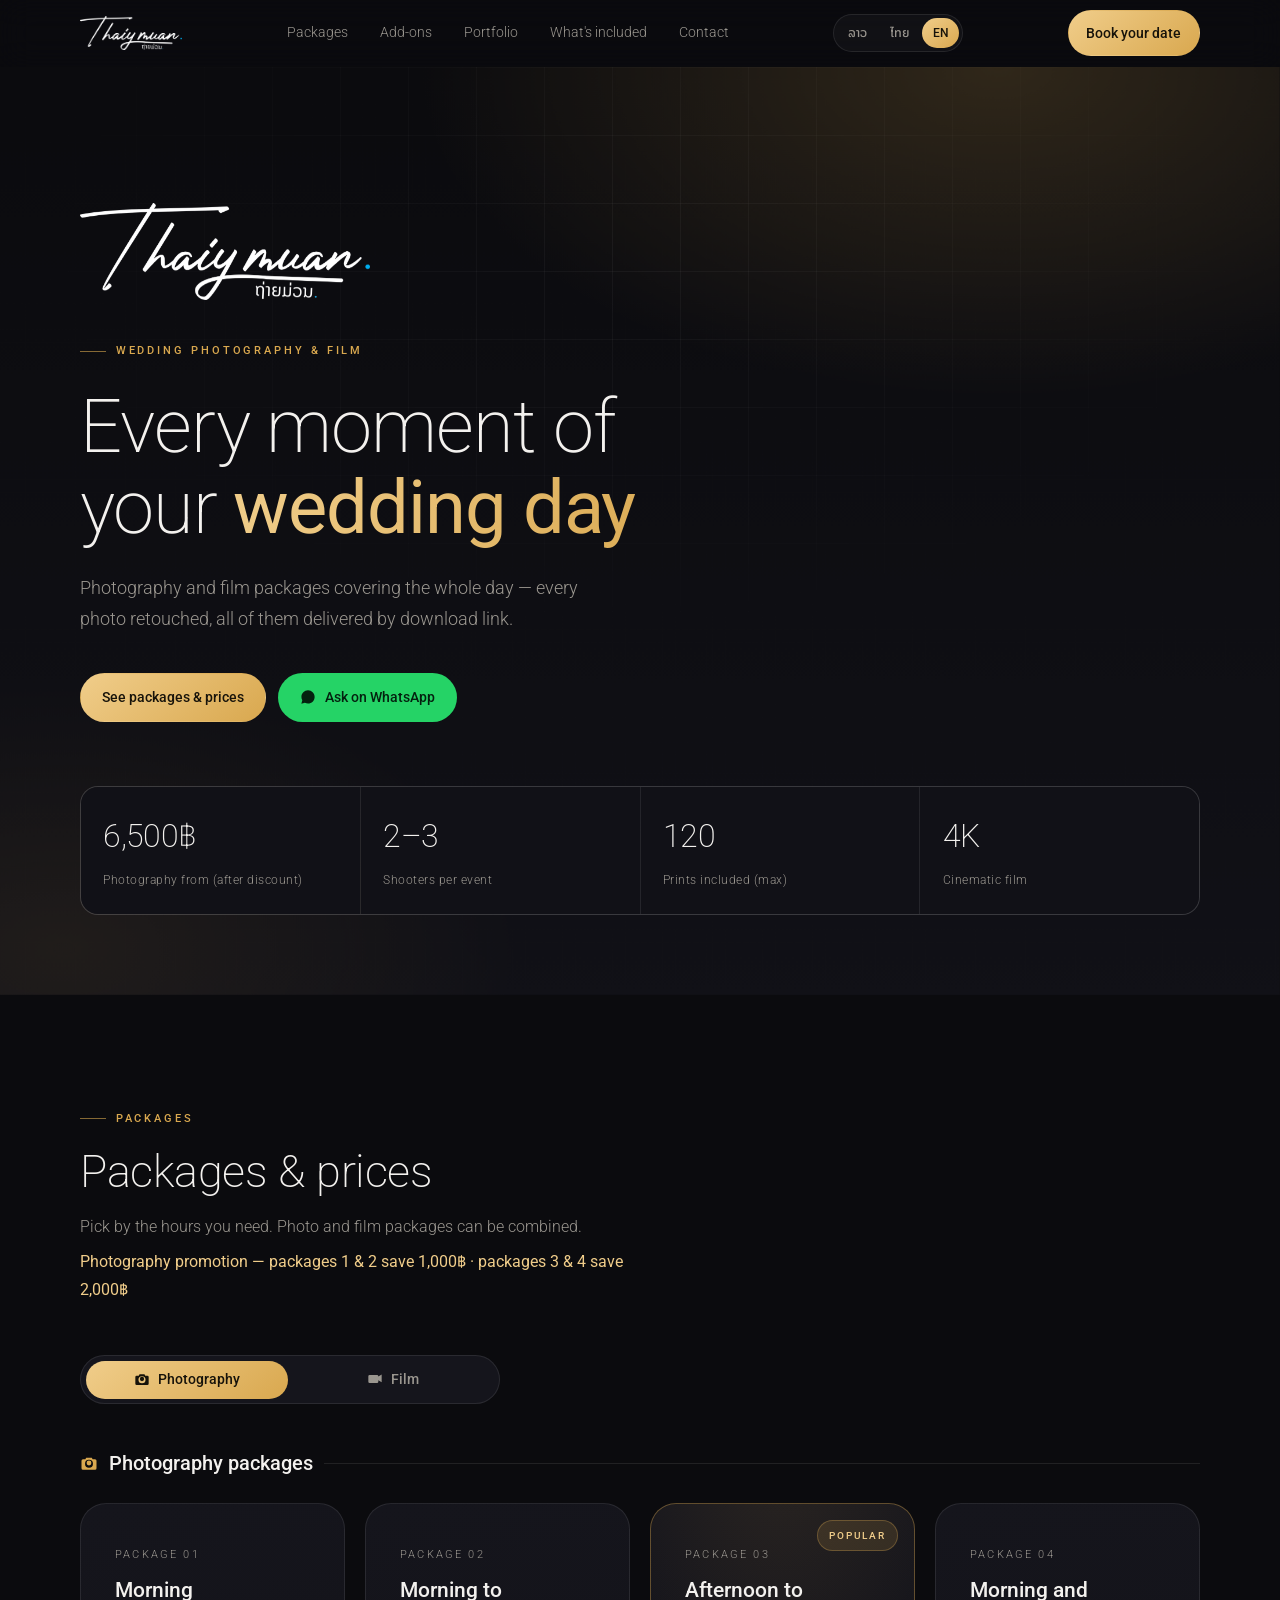
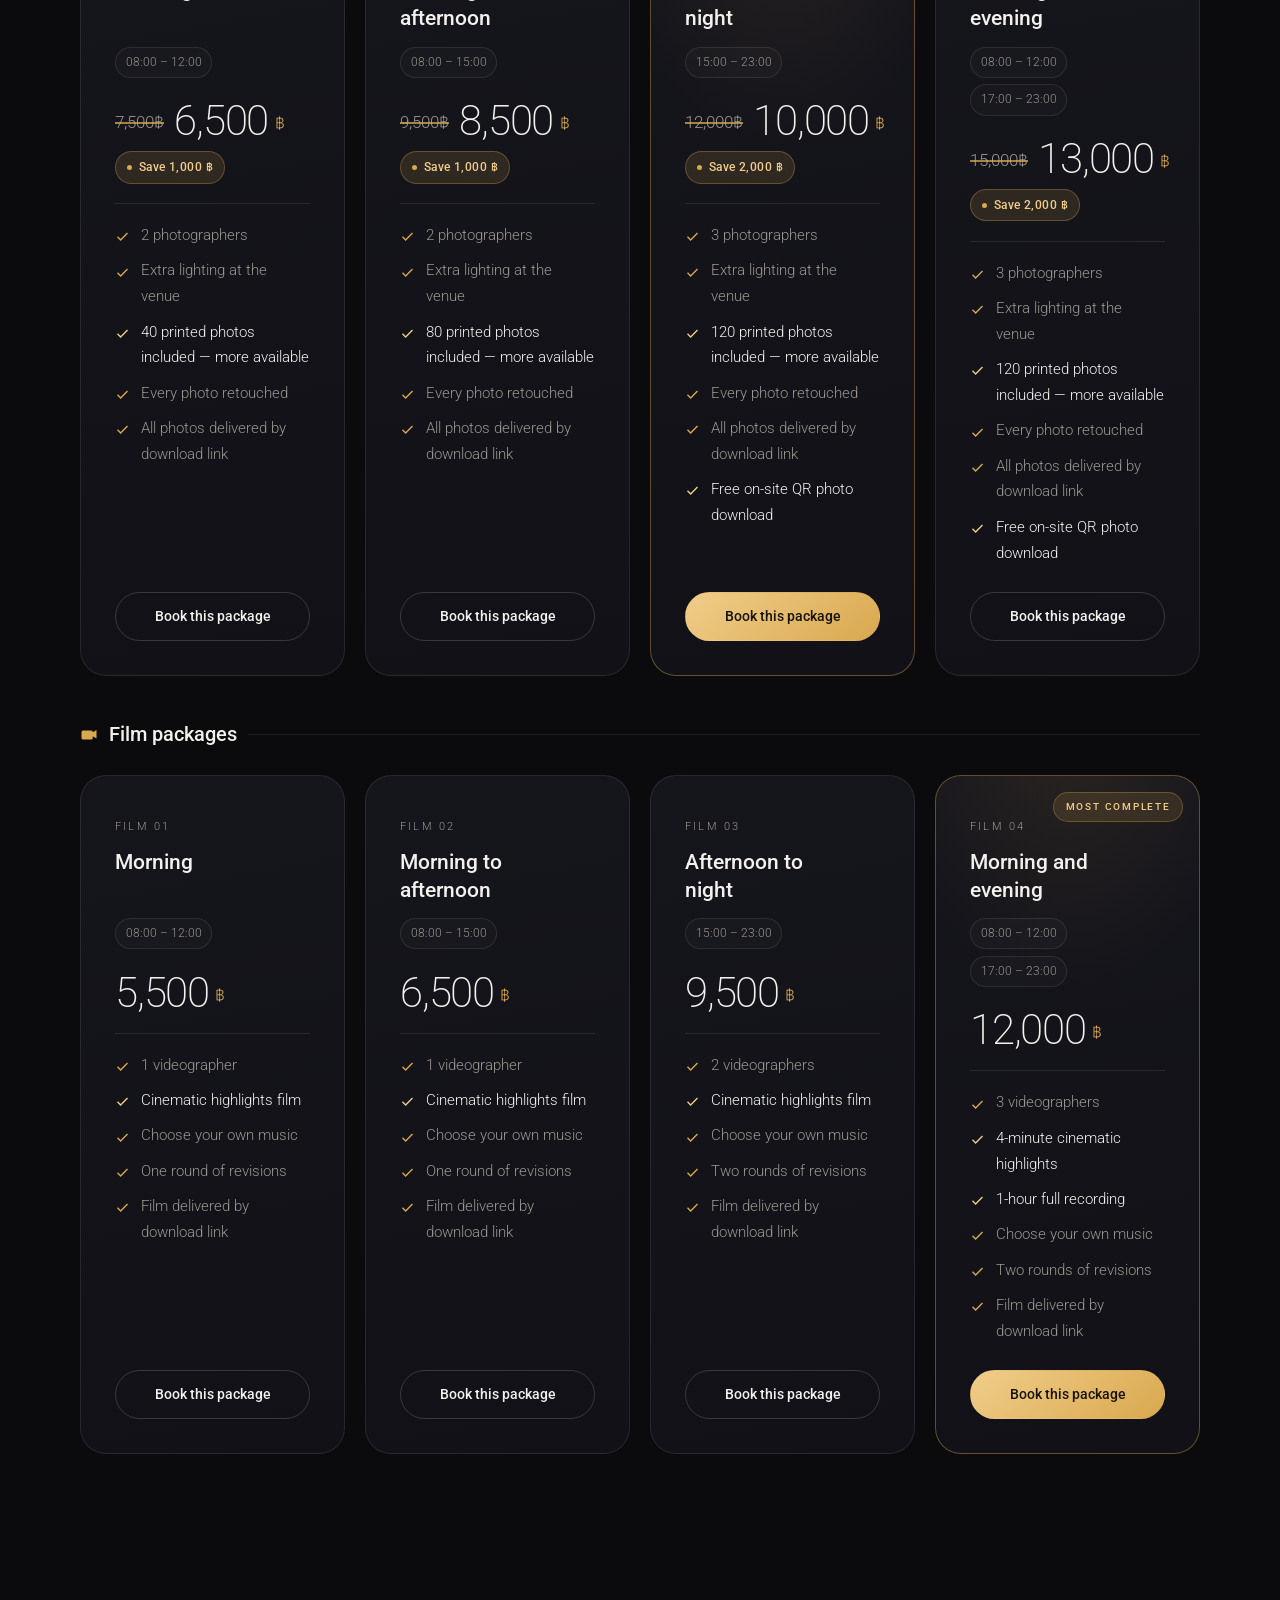
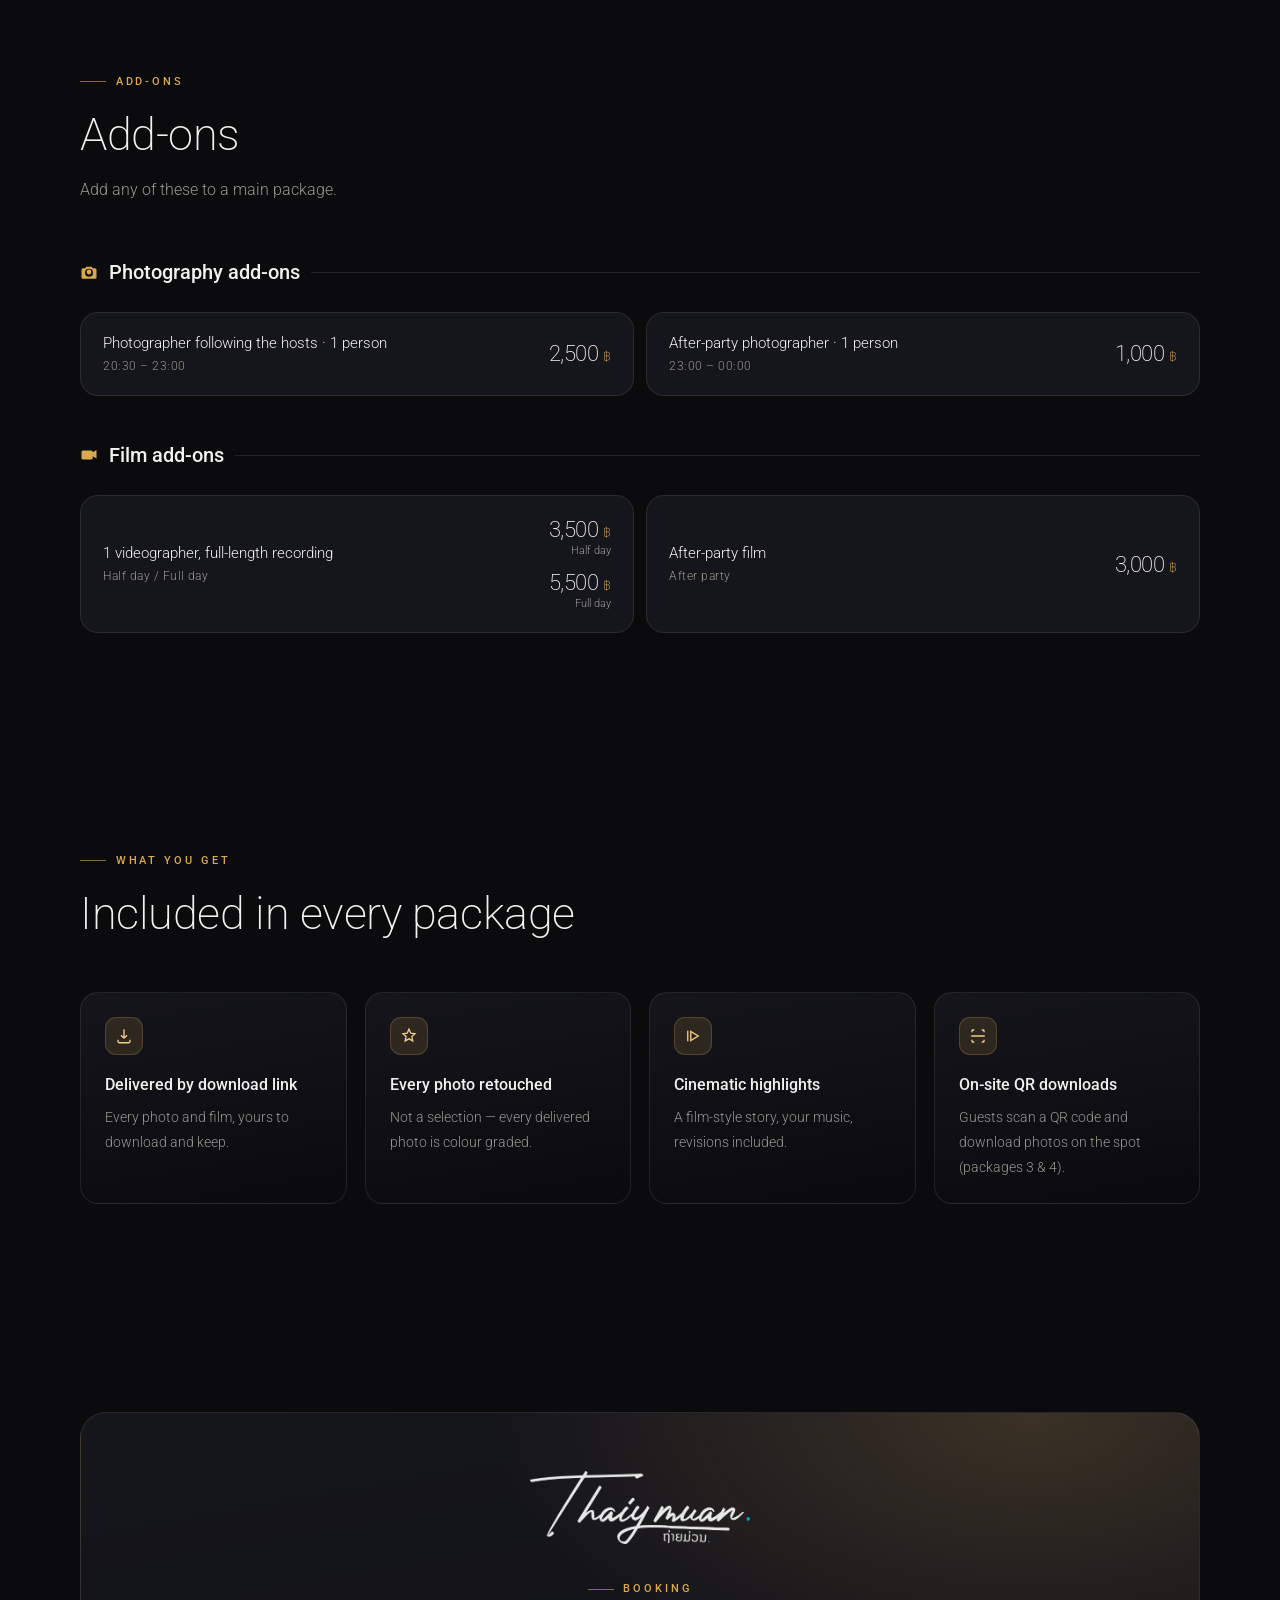
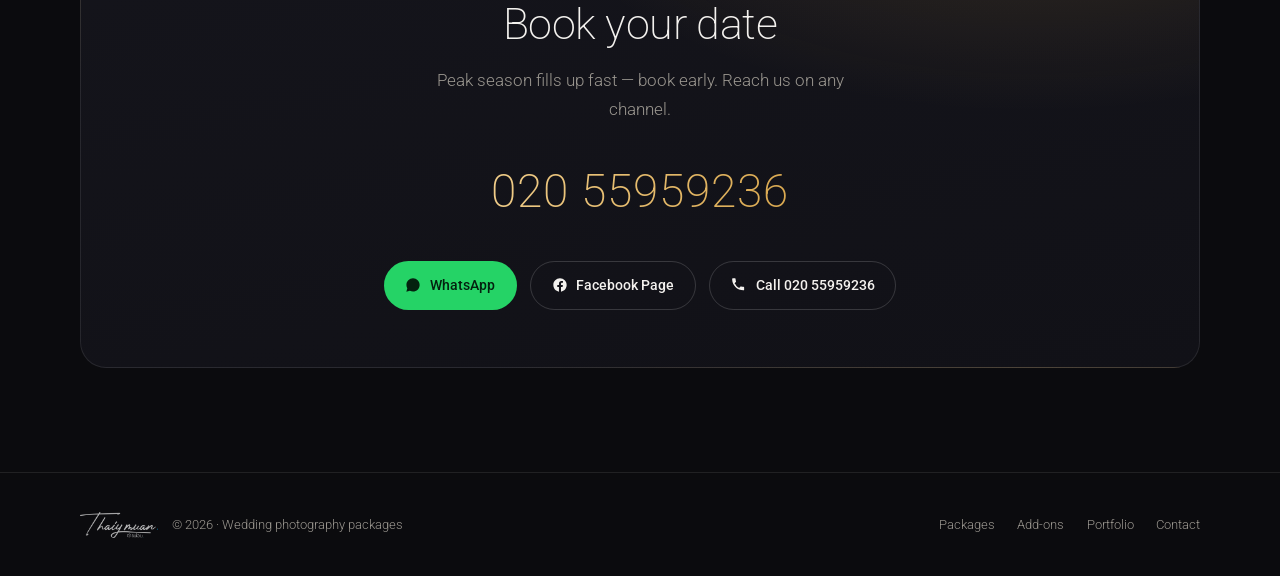
==== commit fdce3cc9: "Add a Lao / Thai / English language switcher Every string on both pages is keyed into assets/i18n.js" ====
--- a/index.html
+++ b/index.html
@@ -15,7 +15,7 @@
 <link rel="apple-touch-icon" href="logo/apple-touch-icon.png">
 <link rel="preconnect" href="https://fonts.googleapis.com">
 <link rel="preconnect" href="https://fonts.gstatic.com" crossorigin>
-<link href="https://fonts.googleapis.com/css2?family=Noto+Sans+Lao:wght@200;300;400;500;600;700&family=Roboto:wght@100;300;400;500;700;900&display=swap" rel="stylesheet">
+<link href="https://fonts.googleapis.com/css2?family=Noto+Sans+Lao:wght@200;300;400;500;600;700&family=Noto+Sans+Thai:wght@200;300;400;500;600;700&family=Roboto:wght@100;300;400;500;700;900&display=swap" rel="stylesheet">
 <link rel="stylesheet" href="assets/style.css">
 <noscript><style>
   .rv,.cards .card,.hero-logo,.hero .eyebrow,.hero h1,.hero .lede,.hero-cta,.hero .stats{
@@ -35,13 +35,18 @@
       <img src="logo/wordmark.png" alt="Thaiymuan Production ຖ່າຍມ່ວນ" width="1000" height="333">
     </a>
     <nav class="nav-links">
-      <a href="#packages">ແພັກເກັດ</a>
-      <a href="#addons">ແພັກເກັດເສີມ</a>
-      <a href="portfolio.html">ຜົນງານ</a>
-      <a href="#included">ສິ່ງທີ່ໄດ້ຮັບ</a>
-      <a href="#contact">ຕິດຕໍ່</a>
+      <a href="#packages" data-i18n="nav.packages">ແພັກເກັດ</a>
+      <a href="#addons" data-i18n="nav.addons">ແພັກເກັດເສີມ</a>
+      <a href="portfolio.html" data-i18n="nav.portfolio">ຜົນງານ</a>
+      <a href="#included" data-i18n="nav.included">ສິ່ງທີ່ໄດ້ຮັບ</a>
+      <a href="#contact" data-i18n="nav.contact">ຕິດຕໍ່</a>
     </nav>
-    <a class="btn btn-gold" href="#contact">ຈອງມື້ງານ</a>
+    <div class="lang" role="group" aria-label="Language">
+        <button type="button" data-lang="lo">ລາວ</button>
+        <button type="button" data-lang="th">ไทย</button>
+        <button type="button" data-lang="en">EN</button>
+      </div>
+      <a class="btn btn-gold" href="#contact" data-i18n="nav.book">ຈອງມື້ງານ</a>
   </div>
 </header>
 
@@ -51,19 +56,19 @@
   <div class="wrap">
     <img class="hero-logo rv" src="logo/wordmark.png" alt="Thaiymuan Production ຖ່າຍມ່ວນ" width="1000" height="333">
     <span class="eyebrow">Wedding Photography &amp; Film</span>
-    <h1>ເກັບທຸກຊ່ວງເວລາ<br>ໃນ<strong>ງານດອງ</strong>ຂອງທ່ານ</h1>
-    <p class="lede">ແພັກເກັດຖ່າຍຮູບ ແລະ ຖ່າຍວິດີໂອ ຄົບທຸກຊ່ວງເວລາ — ແຕ່ງໃຫ້ງາມທຸກຮູບ ແລະ ສົ່ງໃຫ້ທັງໝົດຜ່ານ link download.</p>
+    <h1 data-i18n-html="hero.title">ເກັບທຸກຊ່ວງເວລາ<br>ໃນ<strong>ງານດອງ</strong>ຂອງທ່ານ</h1>
+    <p data-i18n="hero.lede" class="lede">ແພັກເກັດຖ່າຍຮູບ ແລະ ຖ່າຍວິດີໂອ ຄົບທຸກຊ່ວງເວລາ — ແຕ່ງໃຫ້ງາມທຸກຮູບ ແລະ ສົ່ງໃຫ້ທັງໝົດຜ່ານ link download.</p>
     <div class="hero-cta">
-      <a class="btn btn-gold" href="#packages">ເບິ່ງແພັກເກັດ ແລະ ລາຄາ</a>
-      <a class="btn btn-wa" href="https://wa.me/8562055959236?text=%E0%BA%AA%E0%BA%B0%E0%BA%9A%E0%BA%B2%E0%BA%8D%E0%BA%94%E0%BA%B5%20%E0%BA%AA%E0%BA%AD%E0%BA%9A%E0%BA%96%E0%BA%B2%E0%BA%A1%E0%BA%82%E0%BB%8D%E0%BB%89%E0%BA%A1%E0%BA%B9%E0%BA%99%E0%BB%81%E0%BA%9E%E0%BA%B1%E0%BA%81%E0%BB%80%E0%BA%81%E0%BA%B1%E0%BA%94" target="_blank" rel="noopener">
+      <a data-i18n="hero.cta1" class="btn btn-gold" href="#packages">ເບິ່ງແພັກເກັດ ແລະ ລາຄາ</a>
+      <a data-i18n="hero.cta2" class="btn btn-wa" href="https://wa.me/8562055959236?text=%E0%BA%AA%E0%BA%B0%E0%BA%9A%E0%BA%B2%E0%BA%8D%E0%BA%94%E0%BA%B5%20%E0%BA%AA%E0%BA%AD%E0%BA%9A%E0%BA%96%E0%BA%B2%E0%BA%A1%E0%BA%82%E0%BB%8D%E0%BB%89%E0%BA%A1%E0%BA%B9%E0%BA%99%E0%BB%81%E0%BA%9E%E0%BA%B1%E0%BA%81%E0%BB%80%E0%BA%81%E0%BA%B1%E0%BA%94" target="_blank" rel="noopener">
         <svg viewBox="0 0 24 24"><path d="M12.04 2C6.58 2 2.13 6.45 2.13 11.91c0 1.75.46 3.46 1.32 4.96L2 22l5.25-1.38a9.9 9.9 0 0 0 4.79 1.22c5.46 0 9.92-4.45 9.92-9.91C21.96 6.45 17.5 2 12.04 2Zm4.52 11.86c-.25-.12-1.47-.72-1.69-.81-.23-.08-.39-.12-.56.13-.17.25-.66.81-.81.97-.15.17-.3.19-.54.06-.25-.12-1.06-.39-2.02-1.25-.75-.66-1.25-1.48-1.4-1.73-.15-.25-.02-.38.11-.5.11-.11.25-.3.37-.44.12-.15.17-.25.25-.42.08-.17.04-.31-.02-.44-.06-.12-.56-1.35-.77-1.85-.2-.48-.41-.42-.56-.43h-.48c-.17 0-.44.06-.67.31-.23.25-.88.86-.88 2.1s.9 2.43 1.03 2.6c.12.17 1.76 2.81 4.3 3.84.6.26 1.07.41 1.44.53.6.19 1.15.16 1.58.1.48-.07 1.47-.6 1.68-1.19.21-.58.21-1.08.15-1.19-.06-.1-.23-.17-.48-.29Z"/></svg>
         ສອບຖາມທາງ WhatsApp
       </a>
     </div>
     <div class="stats rv">
-      <div class="stat"><b data-count="6500" data-suffix="฿">6,500฿</b><span>ຖ່າຍຮູບ ເລີ່ມຕົ້ນ (ຫຼຸດແລ້ວ)</span></div>
-      <div class="stat"><b>2–3</b><span>ຊ່າງຕໍ່ງານ</span></div>
-      <div class="stat"><b data-count="120">120</b><span>ຮູບປຣິ້ນສູງສຸດ</span></div>
+      <div class="stat"><b data-count="6500" data-suffix="฿">6,500฿</b><span data-i18n="stat.from">ຖ່າຍຮູບ ເລີ່ມຕົ້ນ (ຫຼຸດແລ້ວ)</span></div>
+      <div class="stat"><b>2–3</b><span data-i18n="stat.crew">ຊ່າງຕໍ່ງານ</span></div>
+      <div class="stat"><b data-count="120">120</b><span data-i18n="stat.prints">ຮູບປຣິ້ນສູງສຸດ</span></div>
       <div class="stat"><b>4K</b><span>Cinematic film</span></div>
     </div>
   </div>
@@ -74,173 +79,173 @@
   <div class="wrap">
     <div class="sec-head rv">
       <span class="eyebrow">Packages</span>
-      <h2>ແພັກເກັດ ແລະ ລາຄາ</h2>
-      <p>ເລືອກຕາມຊ່ວງເວລາຂອງງານ. ສາມາດປະສົມແພັກເກັດຮູບ ແລະ ວິດີໂອ ເຂົ້າກັນໄດ້.</p>
-      <p class="promo">ໂປຣໂມຊັນແພັກເກັດຖ່າຍຮູບ — ແພັກເກັດ 1 ແລະ 2 ຫຼຸດ 1,000฿ · ແພັກເກັດ 3 ແລະ 4 ຫຼຸດ 2,000฿</p>
+      <h2 data-i18n="sec.pkg.title">ແພັກເກັດ ແລະ ລາຄາ</h2>
+      <p data-i18n="sec.pkg.desc">ເລືອກຕາມຊ່ວງເວລາຂອງງານ. ສາມາດປະສົມແພັກເກັດຮູບ ແລະ ວິດີໂອ ເຂົ້າກັນໄດ້.</p>
+      <p data-i18n="promo" class="promo">ໂປຣໂມຊັນແພັກເກັດຖ່າຍຮູບ — ແພັກເກັດ 1 ແລະ 2 ຫຼຸດ 1,000฿ · ແພັກເກັດ 3 ແລະ 4 ຫຼຸດ 2,000฿</p>
     </div>
 
     <div class="toggle rv" role="tablist" aria-label="ປະເພດແພັກເກັດ">
       <span class="ind" aria-hidden="true"></span>
-      <button role="tab" id="tab-photo" aria-controls="pane-photo" aria-selected="true">
+      <button role="tab" id="tab-photo" aria-controls="pane-photo" aria-selected="true" data-i18n="tab.photo">
         <svg viewBox="0 0 24 24"><path d="M12 15.2a3.2 3.2 0 1 0 0-6.4 3.2 3.2 0 0 0 0 6.4Zm8-8.2h-3.1l-1.2-2H8.3l-1.2 2H4a2 2 0 0 0-2 2v10a2 2 0 0 0 2 2h16a2 2 0 0 0 2-2V9a2 2 0 0 0-2-2Zm-8 11.3A5.3 5.3 0 1 1 12 7.7a5.3 5.3 0 0 1 0 10.6Z"/></svg>
         ຖ່າຍຮູບ
       </button>
-      <button role="tab" id="tab-video" aria-controls="pane-video" aria-selected="false">
+      <button role="tab" id="tab-video" aria-controls="pane-video" aria-selected="false" data-i18n="tab.video">
         <svg viewBox="0 0 24 24"><path d="M15 6H4a2 2 0 0 0-2 2v8a2 2 0 0 0 2 2h11a2 2 0 0 0 2-2v-2.3l5 3V5.3l-5 3V8a2 2 0 0 0-2-2Z"/></svg>
         ຖ່າຍວິດີໂອ
       </button>
     </div>
 
     <!-- ---------- PHOTO ---------- -->
-    <h3 class="pane-title" id="head-photo"><svg viewBox="0 0 24 24"><path d="M12 15.2a3.2 3.2 0 1 0 0-6.4 3.2 3.2 0 0 0 0 6.4Zm8-8.2h-3.1l-1.2-2H8.3l-1.2 2H4a2 2 0 0 0-2 2v10a2 2 0 0 0 2 2h16a2 2 0 0 0 2-2V9a2 2 0 0 0-2-2Zm-8 11.3A5.3 5.3 0 1 1 12 7.7a5.3 5.3 0 0 1 0 10.6Z"/></svg>ແພັກເກັດຖ່າຍຮູບ</h3>
+    <h3 class="pane-title" id="head-photo" data-i18n="head.photo"><svg viewBox="0 0 24 24"><path d="M12 15.2a3.2 3.2 0 1 0 0-6.4 3.2 3.2 0 0 0 0 6.4Zm8-8.2h-3.1l-1.2-2H8.3l-1.2 2H4a2 2 0 0 0-2 2v10a2 2 0 0 0 2 2h16a2 2 0 0 0 2-2V9a2 2 0 0 0-2-2Zm-8 11.3A5.3 5.3 0 1 1 12 7.7a5.3 5.3 0 0 1 0 10.6Z"/></svg>ແພັກເກັດຖ່າຍຮູບ</h3>
     <div class="cards pane" id="pane-photo" role="tabpanel" aria-labelledby="tab-photo">
       <article class="card">
         <div class="card-top">
           <span class="kicker">Package 01</span>
-          <h3>ງານເຊົ້າ</h3>
+          <h3 data-i18n="pkg.morning">ງານເຊົ້າ</h3>
           <div class="hours"><span>08:00 – 12:00</span></div>
         </div>
         <div class="price"><s>7,500฿</s><b>6,500</b><i>฿</i></div>
-        <div class="save">ຫຼຸດ 1,000 ฿</div>
-        <ul class="feats">
-          <li><svg viewBox="0 0 24 24"><path d="M4 12.5 9 17.5 20 6.5"/></svg>ຊ່າງພາບ 2 ຄົນ</li>
-          <li><svg viewBox="0 0 24 24"><path d="M4 12.5 9 17.5 20 6.5"/></svg>ເພີ່ມດອກໄຟພາຍໃນງານ</li>
-          <li class="hl"><svg viewBox="0 0 24 24"><path d="M4 12.5 9 17.5 20 6.5"/></svg>ແຖມຮູບປຣິ້ນ 40 ໃບ — ສາມາດເພີ່ມໄດ້</li>
-          <li><svg viewBox="0 0 24 24"><path d="M4 12.5 9 17.5 20 6.5"/></svg>ແຕ່ງໃຫ້ງາມທຸກຮູບ</li>
-          <li><svg viewBox="0 0 24 24"><path d="M4 12.5 9 17.5 20 6.5"/></svg>ສົ່ງຮູບໃຫ້ທັງໝົດ ຜ່ານ link download</li>
-        </ul>
-        <a class="btn" href="#contact">ຈອງແພັກເກັດນີ້</a>
+        <div data-i18n="save1000" class="save">ຫຼຸດ 1,000 ฿</div>
+        <ul class="feats">
+          <li data-i18n="f.ph2"><svg viewBox="0 0 24 24"><path d="M4 12.5 9 17.5 20 6.5"/></svg>ຊ່າງພາບ 2 ຄົນ</li>
+          <li data-i18n="f.lights"><svg viewBox="0 0 24 24"><path d="M4 12.5 9 17.5 20 6.5"/></svg>ເພີ່ມດອກໄຟພາຍໃນງານ</li>
+          <li data-i18n="f.print40" class="hl"><svg viewBox="0 0 24 24"><path d="M4 12.5 9 17.5 20 6.5"/></svg>ແຖມຮູບປຣິ້ນ 40 ໃບ — ສາມາດເພີ່ມໄດ້</li>
+          <li data-i18n="f.retouch"><svg viewBox="0 0 24 24"><path d="M4 12.5 9 17.5 20 6.5"/></svg>ແຕ່ງໃຫ້ງາມທຸກຮູບ</li>
+          <li data-i18n="f.deliver.photo"><svg viewBox="0 0 24 24"><path d="M4 12.5 9 17.5 20 6.5"/></svg>ສົ່ງຮູບໃຫ້ທັງໝົດ ຜ່ານ link download</li>
+        </ul>
+        <a data-i18n="btn.book" class="btn" href="#contact">ຈອງແພັກເກັດນີ້</a>
       </article>
 
       <article class="card">
         <div class="card-top">
           <span class="kicker">Package 02</span>
-          <h3>ງານເຊົ້າສວຍ</h3>
+          <h3 data-i18n="pkg.morning2">ງານເຊົ້າສວຍ</h3>
           <div class="hours"><span>08:00 – 15:00</span></div>
         </div>
         <div class="price"><s>9,500฿</s><b>8,500</b><i>฿</i></div>
-        <div class="save">ຫຼຸດ 1,000 ฿</div>
-        <ul class="feats">
-          <li><svg viewBox="0 0 24 24"><path d="M4 12.5 9 17.5 20 6.5"/></svg>ຊ່າງພາບ 2 ຄົນ</li>
-          <li><svg viewBox="0 0 24 24"><path d="M4 12.5 9 17.5 20 6.5"/></svg>ເພີ່ມດອກໄຟພາຍໃນງານ</li>
-          <li class="hl"><svg viewBox="0 0 24 24"><path d="M4 12.5 9 17.5 20 6.5"/></svg>ແຖມຮູບປຣິ້ນ 80 ໃບ — ສາມາດເພີ່ມໄດ້</li>
-          <li><svg viewBox="0 0 24 24"><path d="M4 12.5 9 17.5 20 6.5"/></svg>ແຕ່ງໃຫ້ງາມທຸກຮູບ</li>
-          <li><svg viewBox="0 0 24 24"><path d="M4 12.5 9 17.5 20 6.5"/></svg>ສົ່ງຮູບໃຫ້ທັງໝົດ ຜ່ານ link download</li>
-        </ul>
-        <a class="btn" href="#contact">ຈອງແພັກເກັດນີ້</a>
+        <div data-i18n="save1000" class="save">ຫຼຸດ 1,000 ฿</div>
+        <ul class="feats">
+          <li data-i18n="f.ph2"><svg viewBox="0 0 24 24"><path d="M4 12.5 9 17.5 20 6.5"/></svg>ຊ່າງພາບ 2 ຄົນ</li>
+          <li data-i18n="f.lights"><svg viewBox="0 0 24 24"><path d="M4 12.5 9 17.5 20 6.5"/></svg>ເພີ່ມດອກໄຟພາຍໃນງານ</li>
+          <li data-i18n="f.print80" class="hl"><svg viewBox="0 0 24 24"><path d="M4 12.5 9 17.5 20 6.5"/></svg>ແຖມຮູບປຣິ້ນ 80 ໃບ — ສາມາດເພີ່ມໄດ້</li>
+          <li data-i18n="f.retouch"><svg viewBox="0 0 24 24"><path d="M4 12.5 9 17.5 20 6.5"/></svg>ແຕ່ງໃຫ້ງາມທຸກຮູບ</li>
+          <li data-i18n="f.deliver.photo"><svg viewBox="0 0 24 24"><path d="M4 12.5 9 17.5 20 6.5"/></svg>ສົ່ງຮູບໃຫ້ທັງໝົດ ຜ່ານ link download</li>
+        </ul>
+        <a data-i18n="btn.book" class="btn" href="#contact">ຈອງແພັກເກັດນີ້</a>
       </article>
 
       <article class="card featured">
-        <span class="badge">ນິຍົມ</span>
+        <span data-i18n="badge.popular" class="badge">ນິຍົມ</span>
         <div class="card-top">
           <span class="kicker">Package 03</span>
-          <h3>ງານສວຍຫາແລງ</h3>
+          <h3 data-i18n="pkg.aft">ງານສວຍຫາແລງ</h3>
           <div class="hours"><span>15:00 – 23:00</span></div>
         </div>
         <div class="price"><s>12,000฿</s><b>10,000</b><i>฿</i></div>
-        <div class="save">ຫຼຸດ 2,000 ฿</div>
-        <ul class="feats">
-          <li><svg viewBox="0 0 24 24"><path d="M4 12.5 9 17.5 20 6.5"/></svg>ຊ່າງພາບ 3 ຄົນ</li>
-          <li><svg viewBox="0 0 24 24"><path d="M4 12.5 9 17.5 20 6.5"/></svg>ເພີ່ມດອກໄຟພາຍໃນງານ</li>
-          <li class="hl"><svg viewBox="0 0 24 24"><path d="M4 12.5 9 17.5 20 6.5"/></svg>ແຖມຮູບປຣິ້ນ 120 ໃບ — ສາມາດເພີ່ມໄດ້</li>
-          <li><svg viewBox="0 0 24 24"><path d="M4 12.5 9 17.5 20 6.5"/></svg>ແຕ່ງໃຫ້ງາມທຸກຮູບ</li>
-          <li><svg viewBox="0 0 24 24"><path d="M4 12.5 9 17.5 20 6.5"/></svg>ສົ່ງຮູບໃຫ້ທັງໝົດ ຜ່ານ link download</li>
-          <li class="hl"><svg viewBox="0 0 24 24"><path d="M4 12.5 9 17.5 20 6.5"/></svg>ແຖມຟຣີລະບົບສະແກນໂຫຼດຮູບໜ້າງານ</li>
-        </ul>
-        <a class="btn btn-gold" href="#contact">ຈອງແພັກເກັດນີ້</a>
+        <div data-i18n="save2000" class="save">ຫຼຸດ 2,000 ฿</div>
+        <ul class="feats">
+          <li data-i18n="f.ph3"><svg viewBox="0 0 24 24"><path d="M4 12.5 9 17.5 20 6.5"/></svg>ຊ່າງພາບ 3 ຄົນ</li>
+          <li data-i18n="f.lights"><svg viewBox="0 0 24 24"><path d="M4 12.5 9 17.5 20 6.5"/></svg>ເພີ່ມດອກໄຟພາຍໃນງານ</li>
+          <li data-i18n="f.print120" class="hl"><svg viewBox="0 0 24 24"><path d="M4 12.5 9 17.5 20 6.5"/></svg>ແຖມຮູບປຣິ້ນ 120 ໃບ — ສາມາດເພີ່ມໄດ້</li>
+          <li data-i18n="f.retouch"><svg viewBox="0 0 24 24"><path d="M4 12.5 9 17.5 20 6.5"/></svg>ແຕ່ງໃຫ້ງາມທຸກຮູບ</li>
+          <li data-i18n="f.deliver.photo"><svg viewBox="0 0 24 24"><path d="M4 12.5 9 17.5 20 6.5"/></svg>ສົ່ງຮູບໃຫ້ທັງໝົດ ຜ່ານ link download</li>
+          <li data-i18n="f.qr" class="hl"><svg viewBox="0 0 24 24"><path d="M4 12.5 9 17.5 20 6.5"/></svg>ແຖມຟຣີລະບົບສະແກນໂຫຼດຮູບໜ້າງານ</li>
+        </ul>
+        <a data-i18n="btn.book" class="btn btn-gold" href="#contact">ຈອງແພັກເກັດນີ້</a>
       </article>
 
       <article class="card">
         <div class="card-top">
           <span class="kicker">Package 04</span>
-          <h3>ງານເຊົ້າ ແລະ ຕອນແລງ</h3>
+          <h3 data-i18n="pkg.both">ງານເຊົ້າ ແລະ ຕອນແລງ</h3>
           <div class="hours"><span>08:00 – 12:00</span><span>17:00 – 23:00</span></div>
         </div>
         <div class="price"><s>15,000฿</s><b>13,000</b><i>฿</i></div>
-        <div class="save">ຫຼຸດ 2,000 ฿</div>
-        <ul class="feats">
-          <li><svg viewBox="0 0 24 24"><path d="M4 12.5 9 17.5 20 6.5"/></svg>ຊ່າງພາບ 3 ຄົນ</li>
-          <li><svg viewBox="0 0 24 24"><path d="M4 12.5 9 17.5 20 6.5"/></svg>ເພີ່ມດອກໄຟພາຍໃນງານ</li>
-          <li class="hl"><svg viewBox="0 0 24 24"><path d="M4 12.5 9 17.5 20 6.5"/></svg>ແຖມຮູບປຣິ້ນ 120 ໃບ — ສາມາດເພີ່ມໄດ້</li>
-          <li><svg viewBox="0 0 24 24"><path d="M4 12.5 9 17.5 20 6.5"/></svg>ແຕ່ງໃຫ້ງາມທຸກຮູບ</li>
-          <li><svg viewBox="0 0 24 24"><path d="M4 12.5 9 17.5 20 6.5"/></svg>ສົ່ງຮູບໃຫ້ທັງໝົດ ຜ່ານ link download</li>
-          <li class="hl"><svg viewBox="0 0 24 24"><path d="M4 12.5 9 17.5 20 6.5"/></svg>ແຖມຟຣີລະບົບສະແກນໂຫຼດຮູບໜ້າງານ</li>
-        </ul>
-        <a class="btn" href="#contact">ຈອງແພັກເກັດນີ້</a>
+        <div data-i18n="save2000" class="save">ຫຼຸດ 2,000 ฿</div>
+        <ul class="feats">
+          <li data-i18n="f.ph3"><svg viewBox="0 0 24 24"><path d="M4 12.5 9 17.5 20 6.5"/></svg>ຊ່າງພາບ 3 ຄົນ</li>
+          <li data-i18n="f.lights"><svg viewBox="0 0 24 24"><path d="M4 12.5 9 17.5 20 6.5"/></svg>ເພີ່ມດອກໄຟພາຍໃນງານ</li>
+          <li data-i18n="f.print120" class="hl"><svg viewBox="0 0 24 24"><path d="M4 12.5 9 17.5 20 6.5"/></svg>ແຖມຮູບປຣິ້ນ 120 ໃບ — ສາມາດເພີ່ມໄດ້</li>
+          <li data-i18n="f.retouch"><svg viewBox="0 0 24 24"><path d="M4 12.5 9 17.5 20 6.5"/></svg>ແຕ່ງໃຫ້ງາມທຸກຮູບ</li>
+          <li data-i18n="f.deliver.photo"><svg viewBox="0 0 24 24"><path d="M4 12.5 9 17.5 20 6.5"/></svg>ສົ່ງຮູບໃຫ້ທັງໝົດ ຜ່ານ link download</li>
+          <li data-i18n="f.qr" class="hl"><svg viewBox="0 0 24 24"><path d="M4 12.5 9 17.5 20 6.5"/></svg>ແຖມຟຣີລະບົບສະແກນໂຫຼດຮູບໜ້າງານ</li>
+        </ul>
+        <a data-i18n="btn.book" class="btn" href="#contact">ຈອງແພັກເກັດນີ້</a>
       </article>
     </div>
 
     <!-- ---------- VIDEO ---------- -->
-    <h3 class="pane-title" id="head-video"><svg viewBox="0 0 24 24"><path d="M15 6H4a2 2 0 0 0-2 2v8a2 2 0 0 0 2 2h11a2 2 0 0 0 2-2v-2.3l5 3V5.3l-5 3V8a2 2 0 0 0-2-2Z"/></svg>ແພັກເກັດຖ່າຍວິດີໂອ</h3>
+    <h3 class="pane-title" id="head-video" data-i18n="head.video"><svg viewBox="0 0 24 24"><path d="M15 6H4a2 2 0 0 0-2 2v8a2 2 0 0 0 2 2h11a2 2 0 0 0 2-2v-2.3l5 3V5.3l-5 3V8a2 2 0 0 0-2-2Z"/></svg>ແພັກເກັດຖ່າຍວິດີໂອ</h3>
     <div class="cards pane" id="pane-video" role="tabpanel" aria-labelledby="tab-video">
       <article class="card">
         <div class="card-top">
           <span class="kicker">Film 01</span>
-          <h3>ງານເຊົ້າ</h3>
+          <h3 data-i18n="pkg.morning">ງານເຊົ້າ</h3>
           <div class="hours"><span>08:00 – 12:00</span></div>
         </div>
         <div class="price"><b>5,500</b><i>฿</i></div>
         <ul class="feats">
-          <li><svg viewBox="0 0 24 24"><path d="M4 12.5 9 17.5 20 6.5"/></svg>ຊ່າງວິດີໂອ 1 ຄົນ</li>
-          <li class="hl"><svg viewBox="0 0 24 24"><path d="M4 12.5 9 17.5 20 6.5"/></svg>ວິດີໂອ highlights cinematic</li>
-          <li><svg viewBox="0 0 24 24"><path d="M4 12.5 9 17.5 20 6.5"/></svg>ສາມາດເລືອກເພງໄດ້ຕາມໃຈ</li>
-          <li><svg viewBox="0 0 24 24"><path d="M4 12.5 9 17.5 20 6.5"/></svg>ແກ້ໃຫ້ໄດ້ 1 ຄັ້ງ</li>
-          <li><svg viewBox="0 0 24 24"><path d="M4 12.5 9 17.5 20 6.5"/></svg>ສົ່ງວິດີໂອຜ່ານ link download</li>
-        </ul>
-        <a class="btn" href="#contact">ຈອງແພັກເກັດນີ້</a>
+          <li data-i18n="f.vid1"><svg viewBox="0 0 24 24"><path d="M4 12.5 9 17.5 20 6.5"/></svg>ຊ່າງວິດີໂອ 1 ຄົນ</li>
+          <li data-i18n="f.highlights" class="hl"><svg viewBox="0 0 24 24"><path d="M4 12.5 9 17.5 20 6.5"/></svg>ວິດີໂອ highlights cinematic</li>
+          <li data-i18n="f.song"><svg viewBox="0 0 24 24"><path d="M4 12.5 9 17.5 20 6.5"/></svg>ສາມາດເລືອກເພງໄດ້ຕາມໃຈ</li>
+          <li data-i18n="f.edit1"><svg viewBox="0 0 24 24"><path d="M4 12.5 9 17.5 20 6.5"/></svg>ແກ້ໃຫ້ໄດ້ 1 ຄັ້ງ</li>
+          <li data-i18n="f.deliver.video"><svg viewBox="0 0 24 24"><path d="M4 12.5 9 17.5 20 6.5"/></svg>ສົ່ງວິດີໂອຜ່ານ link download</li>
+        </ul>
+        <a data-i18n="btn.book" class="btn" href="#contact">ຈອງແພັກເກັດນີ້</a>
       </article>
 
       <article class="card">
         <div class="card-top">
           <span class="kicker">Film 02</span>
-          <h3>ງານເຊົ້າສວຍ</h3>
+          <h3 data-i18n="pkg.morning2">ງານເຊົ້າສວຍ</h3>
           <div class="hours"><span>08:00 – 15:00</span></div>
         </div>
         <div class="price"><b>6,500</b><i>฿</i></div>
         <ul class="feats">
-          <li><svg viewBox="0 0 24 24"><path d="M4 12.5 9 17.5 20 6.5"/></svg>ຊ່າງວິດີໂອ 1 ຄົນ</li>
-          <li class="hl"><svg viewBox="0 0 24 24"><path d="M4 12.5 9 17.5 20 6.5"/></svg>ວິດີໂອ highlights cinematic</li>
-          <li><svg viewBox="0 0 24 24"><path d="M4 12.5 9 17.5 20 6.5"/></svg>ສາມາດເລືອກເພງໄດ້ຕາມໃຈ</li>
-          <li><svg viewBox="0 0 24 24"><path d="M4 12.5 9 17.5 20 6.5"/></svg>ແກ້ໃຫ້ໄດ້ 1 ຄັ້ງ</li>
-          <li><svg viewBox="0 0 24 24"><path d="M4 12.5 9 17.5 20 6.5"/></svg>ສົ່ງວິດີໂອຜ່ານ link download</li>
-        </ul>
-        <a class="btn" href="#contact">ຈອງແພັກເກັດນີ້</a>
+          <li data-i18n="f.vid1"><svg viewBox="0 0 24 24"><path d="M4 12.5 9 17.5 20 6.5"/></svg>ຊ່າງວິດີໂອ 1 ຄົນ</li>
+          <li data-i18n="f.highlights" class="hl"><svg viewBox="0 0 24 24"><path d="M4 12.5 9 17.5 20 6.5"/></svg>ວິດີໂອ highlights cinematic</li>
+          <li data-i18n="f.song"><svg viewBox="0 0 24 24"><path d="M4 12.5 9 17.5 20 6.5"/></svg>ສາມາດເລືອກເພງໄດ້ຕາມໃຈ</li>
+          <li data-i18n="f.edit1"><svg viewBox="0 0 24 24"><path d="M4 12.5 9 17.5 20 6.5"/></svg>ແກ້ໃຫ້ໄດ້ 1 ຄັ້ງ</li>
+          <li data-i18n="f.deliver.video"><svg viewBox="0 0 24 24"><path d="M4 12.5 9 17.5 20 6.5"/></svg>ສົ່ງວິດີໂອຜ່ານ link download</li>
+        </ul>
+        <a data-i18n="btn.book" class="btn" href="#contact">ຈອງແພັກເກັດນີ້</a>
       </article>
 
       <article class="card">
         <div class="card-top">
           <span class="kicker">Film 03</span>
-          <h3>ງານສວຍແລງ</h3>
+          <h3 data-i18n="pkg.aft2">ງານສວຍແລງ</h3>
           <div class="hours"><span>15:00 – 23:00</span></div>
         </div>
         <div class="price"><b>9,500</b><i>฿</i></div>
         <ul class="feats">
-          <li><svg viewBox="0 0 24 24"><path d="M4 12.5 9 17.5 20 6.5"/></svg>ຊ່າງວິດີໂອ 2 ຄົນ</li>
-          <li class="hl"><svg viewBox="0 0 24 24"><path d="M4 12.5 9 17.5 20 6.5"/></svg>ວິດີໂອ highlights cinematic</li>
-          <li><svg viewBox="0 0 24 24"><path d="M4 12.5 9 17.5 20 6.5"/></svg>ສາມາດເລືອກເພງໄດ້ຕາມໃຈ</li>
-          <li><svg viewBox="0 0 24 24"><path d="M4 12.5 9 17.5 20 6.5"/></svg>ແກ້ໃຫ້ໄດ້ 2 ຄັ້ງ</li>
-          <li><svg viewBox="0 0 24 24"><path d="M4 12.5 9 17.5 20 6.5"/></svg>ສົ່ງວິດີໂອຜ່ານ link download</li>
-        </ul>
-        <a class="btn" href="#contact">ຈອງແພັກເກັດນີ້</a>
+          <li data-i18n="f.vid2"><svg viewBox="0 0 24 24"><path d="M4 12.5 9 17.5 20 6.5"/></svg>ຊ່າງວິດີໂອ 2 ຄົນ</li>
+          <li data-i18n="f.highlights" class="hl"><svg viewBox="0 0 24 24"><path d="M4 12.5 9 17.5 20 6.5"/></svg>ວິດີໂອ highlights cinematic</li>
+          <li data-i18n="f.song"><svg viewBox="0 0 24 24"><path d="M4 12.5 9 17.5 20 6.5"/></svg>ສາມາດເລືອກເພງໄດ້ຕາມໃຈ</li>
+          <li data-i18n="f.edit2"><svg viewBox="0 0 24 24"><path d="M4 12.5 9 17.5 20 6.5"/></svg>ແກ້ໃຫ້ໄດ້ 2 ຄັ້ງ</li>
+          <li data-i18n="f.deliver.video"><svg viewBox="0 0 24 24"><path d="M4 12.5 9 17.5 20 6.5"/></svg>ສົ່ງວິດີໂອຜ່ານ link download</li>
+        </ul>
+        <a data-i18n="btn.book" class="btn" href="#contact">ຈອງແພັກເກັດນີ້</a>
       </article>
 
       <article class="card featured">
-        <span class="badge">ຄົບທີ່ສຸດ</span>
+        <span data-i18n="badge.complete" class="badge">ຄົບທີ່ສຸດ</span>
         <div class="card-top">
           <span class="kicker">Film 04</span>
-          <h3>ງານເຊົ້າ ແລະ ຕອນແລງ</h3>
+          <h3 data-i18n="pkg.both">ງານເຊົ້າ ແລະ ຕອນແລງ</h3>
           <div class="hours"><span>08:00 – 12:00</span><span>17:00 – 23:00</span></div>
         </div>
         <div class="price"><b>12,000</b><i>฿</i></div>
         <ul class="feats">
-          <li><svg viewBox="0 0 24 24"><path d="M4 12.5 9 17.5 20 6.5"/></svg>ຊ່າງວິດີໂອ 3 ຄົນ</li>
-          <li class="hl"><svg viewBox="0 0 24 24"><path d="M4 12.5 9 17.5 20 6.5"/></svg>ວິດີໂອ highlights cinematic 4 ນາທີ</li>
-          <li class="hl"><svg viewBox="0 0 24 24"><path d="M4 12.5 9 17.5 20 6.5"/></svg>ວິດີໂອ record ຍາວ 1 ຊົ່ວໂມງ</li>
-          <li><svg viewBox="0 0 24 24"><path d="M4 12.5 9 17.5 20 6.5"/></svg>ສາມາດເລືອກເພງໄດ້ຕາມໃຈ</li>
-          <li><svg viewBox="0 0 24 24"><path d="M4 12.5 9 17.5 20 6.5"/></svg>ແກ້ໃຫ້ໄດ້ 2 ຄັ້ງ</li>
-          <li><svg viewBox="0 0 24 24"><path d="M4 12.5 9 17.5 20 6.5"/></svg>ສົ່ງວິດີໂອຜ່ານ link download</li>
-        </ul>
-        <a class="btn btn-gold" href="#contact">ຈອງແພັກເກັດນີ້</a>
+          <li data-i18n="f.vid3"><svg viewBox="0 0 24 24"><path d="M4 12.5 9 17.5 20 6.5"/></svg>ຊ່າງວິດີໂອ 3 ຄົນ</li>
+          <li data-i18n="f.highlights4" class="hl"><svg viewBox="0 0 24 24"><path d="M4 12.5 9 17.5 20 6.5"/></svg>ວິດີໂອ highlights cinematic 4 ນາທີ</li>
+          <li data-i18n="f.record1h" class="hl"><svg viewBox="0 0 24 24"><path d="M4 12.5 9 17.5 20 6.5"/></svg>ວິດີໂອ record ຍາວ 1 ຊົ່ວໂມງ</li>
+          <li data-i18n="f.song"><svg viewBox="0 0 24 24"><path d="M4 12.5 9 17.5 20 6.5"/></svg>ສາມາດເລືອກເພງໄດ້ຕາມໃຈ</li>
+          <li data-i18n="f.edit2"><svg viewBox="0 0 24 24"><path d="M4 12.5 9 17.5 20 6.5"/></svg>ແກ້ໃຫ້ໄດ້ 2 ຄັ້ງ</li>
+          <li data-i18n="f.deliver.video"><svg viewBox="0 0 24 24"><path d="M4 12.5 9 17.5 20 6.5"/></svg>ສົ່ງວິດີໂອຜ່ານ link download</li>
+        </ul>
+        <a data-i18n="btn.book" class="btn btn-gold" href="#contact">ຈອງແພັກເກັດນີ້</a>
       </article>
     </div>
   </div>
@@ -251,33 +256,33 @@
   <div class="wrap">
     <div class="sec-head rv">
       <span class="eyebrow">Add-ons</span>
-      <h2>ແພັກເກັດເສີມ</h2>
-      <p>ເພີ່ມເຂົ້າກັບແພັກເກັດຫຼັກໄດ້ຕາມຕ້ອງການ.</p>
-    </div>
-
-    <h3 class="pane-title" id="head-addon-photo"><svg viewBox="0 0 24 24"><path d="M12 15.2a3.2 3.2 0 1 0 0-6.4 3.2 3.2 0 0 0 0 6.4Zm8-8.2h-3.1l-1.2-2H8.3l-1.2 2H4a2 2 0 0 0-2 2v10a2 2 0 0 0 2 2h16a2 2 0 0 0 2-2V9a2 2 0 0 0-2-2Zm-8 11.3A5.3 5.3 0 1 1 12 7.7a5.3 5.3 0 0 1 0 10.6Z"/></svg>ເສີມຖ່າຍຮູບ</h3>
+      <h2 data-i18n="sec.addon.title">ແພັກເກັດເສີມ</h2>
+      <p data-i18n="sec.addon.desc">ເພີ່ມເຂົ້າກັບແພັກເກັດຫຼັກໄດ້ຕາມຕ້ອງການ.</p>
+    </div>
+
+    <h3 class="pane-title" id="head-addon-photo" data-i18n="head.addon.photo"><svg viewBox="0 0 24 24"><path d="M12 15.2a3.2 3.2 0 1 0 0-6.4 3.2 3.2 0 0 0 0 6.4Zm8-8.2h-3.1l-1.2-2H8.3l-1.2 2H4a2 2 0 0 0-2 2v10a2 2 0 0 0 2 2h16a2 2 0 0 0 2-2V9a2 2 0 0 0-2-2Zm-8 11.3A5.3 5.3 0 1 1 12 7.7a5.3 5.3 0 0 1 0 10.6Z"/></svg>ເສີມຖ່າຍຮູບ</h3>
     <div class="addons rv">
       <div class="addon">
-        <div class="t">ຊ່າງພາບຕິດຕາມເຈົ້າພາບ ພາຍໃນງານ · 1 ຄົນ<span>20:30 – 23:00</span></div>
+        <div data-i18n="a.follow" class="t">ຊ່າງພາບຕິດຕາມເຈົ້າພາບ ພາຍໃນງານ · 1 ຄົນ<span>20:30 – 23:00</span></div>
         <div class="p"><em>2,500 <i>฿</i></em></div>
       </div>
       <div class="addon">
-        <div class="t">ຊ່າງພາບອາຟເຕີປາຕີ້ · 1 ຄົນ<span>23:00 – 00:00</span></div>
+        <div data-i18n="a.afterphoto" class="t">ຊ່າງພາບອາຟເຕີປາຕີ້ · 1 ຄົນ<span>23:00 – 00:00</span></div>
         <div class="p"><em>1,000 <i>฿</i></em></div>
       </div>
     </div>
 
-    <h3 class="pane-title" id="head-addon-video"><svg viewBox="0 0 24 24"><path d="M15 6H4a2 2 0 0 0-2 2v8a2 2 0 0 0 2 2h11a2 2 0 0 0 2-2v-2.3l5 3V5.3l-5 3V8a2 2 0 0 0-2-2Z"/></svg>ເສີມວິດີໂອ</h3>
+    <h3 class="pane-title" id="head-addon-video" data-i18n="head.addon.video"><svg viewBox="0 0 24 24"><path d="M15 6H4a2 2 0 0 0-2 2v8a2 2 0 0 0 2 2h11a2 2 0 0 0 2-2v-2.3l5 3V5.3l-5 3V8a2 2 0 0 0-2-2Z"/></svg>ເສີມວິດີໂອ</h3>
     <div class="addons rv">
       <div class="addon">
-        <div class="t">ຊ່າງວິດີໂອ 1 ຄົນ ບັນທຶກວິດີໂອຍາວ<span>ເຄິ່ງມື້ / ເຕັມມື້</span></div>
+        <div data-i18n="a.longvideo" class="t">ຊ່າງວິດີໂອ 1 ຄົນ ບັນທຶກວິດີໂອຍາວ<span data-i18n="a.halffull">ເຄິ່ງມື້ / ເຕັມມື້</span></div>
         <div class="p">
-          <em>3,500 <i>฿</i></em><small>ເຄິ່ງມື້</small>
-          <em style="margin-top:.5rem">5,500 <i>฿</i></em><small>ເຕັມມື້</small>
+          <em>3,500 <i>฿</i></em><small data-i18n="a.half">ເຄິ່ງມື້</small>
+          <em style="margin-top:.5rem">5,500 <i>฿</i></em><small data-i18n="a.full">ເຕັມມື້</small>
         </div>
       </div>
       <div class="addon">
-        <div class="t">ເພີ່ມວິດີໂອ ອາຟເຕີປາຕີ້<span>After party</span></div>
+        <div data-i18n="a.aftervideo" class="t">ເພີ່ມວິດີໂອ ອາຟເຕີປາຕີ້<span>After party</span></div>
         <div class="p"><em>3,000 <i>฿</i></em></div>
       </div>
     </div>
@@ -289,28 +294,28 @@
   <div class="wrap">
     <div class="sec-head rv">
       <span class="eyebrow">What you get</span>
-      <h2>ສິ່ງທີ່ໄດ້ຮັບໃນທຸກແພັກເກັດ</h2>
+      <h2 data-i18n="sec.incl.title">ສິ່ງທີ່ໄດ້ຮັບໃນທຸກແພັກເກັດ</h2>
     </div>
     <div class="incl rv">
       <div class="i">
         <div class="ic"><svg viewBox="0 0 24 24"><path d="M12 3v12m0 0-4-4m4 4 4-4M4 17v2a2 2 0 0 0 2 2h12a2 2 0 0 0 2-2v-2"/></svg></div>
-        <h4>ສົ່ງຜ່ານ link download</h4>
-        <p>ໄດ້ຮູບ ແລະ ວິດີໂອທັງໝົດ ບັນທຶກເກັບໄວ້ເອງໄດ້ທັນທີ.</p>
+        <h4 data-i18n="i1.t">ສົ່ງຜ່ານ link download</h4>
+        <p data-i18n="i1.d">ໄດ້ຮູບ ແລະ ວິດີໂອທັງໝົດ ບັນທຶກເກັບໄວ້ເອງໄດ້ທັນທີ.</p>
       </div>
       <div class="i">
         <div class="ic"><svg viewBox="0 0 24 24"><path d="m12 3 2.4 5.3 5.6.6-4.2 3.9 1.2 5.7L12 15.8 6.9 18.5l1.2-5.7L4 8.9l5.6-.6L12 3Z"/></svg></div>
-        <h4>ແຕ່ງໃຫ້ງາມທຸກຮູບ</h4>
-        <p>ບໍ່ແມ່ນພຽງບາງຮູບ — ທຸກຮູບທີ່ສົ່ງໃຫ້ຜ່ານການແຕ່ງສີແລ້ວ.</p>
+        <h4 data-i18n="i2.t">ແຕ່ງໃຫ້ງາມທຸກຮູບ</h4>
+        <p data-i18n="i2.d">ບໍ່ແມ່ນພຽງບາງຮູບ — ທຸກຮູບທີ່ສົ່ງໃຫ້ຜ່ານການແຕ່ງສີແລ້ວ.</p>
       </div>
       <div class="i">
         <div class="ic"><svg viewBox="0 0 24 24"><path d="M9 18V6l10 6-10 6ZM5 5v14"/></svg></div>
         <h4>Cinematic highlights</h4>
-        <p>ວິດີໂອເລົ່າເລື່ອງແບບໜັງ ເລືອກເພງ ແລະ ແກ້ໄຂໄດ້.</p>
+        <p data-i18n="i3.d">ວິດີໂອເລົ່າເລື່ອງແບບໜັງ ເລືອກເພງ ແລະ ແກ້ໄຂໄດ້.</p>
       </div>
       <div class="i">
         <div class="ic"><svg viewBox="0 0 24 24"><path d="M4 7V5a1 1 0 0 1 1-1h2M4 17v2a1 1 0 0 0 1 1h2m13-13V5a1 1 0 0 0-1-1h-2m3 13v2a1 1 0 0 1-1 1h-2M3 12h18"/></svg></div>
-        <h4>ສະແກນໂຫຼດຮູບໜ້າງານ</h4>
-        <p>ແຂກສະແກນ QR ແລ້ວໂຫຼດຮູບໄດ້ເລີຍ (ແພັກເກັດ 3 ແລະ 4).</p>
+        <h4 data-i18n="i4.t">ສະແກນໂຫຼດຮູບໜ້າງານ</h4>
+        <p data-i18n="i4.d">ແຂກສະແກນ QR ແລ້ວໂຫຼດຮູບໄດ້ເລີຍ (ແພັກເກັດ 3 ແລະ 4).</p>
       </div>
     </div>
   </div>
@@ -322,8 +327,8 @@
     <div class="contact rv">
       <img class="contact-logo" src="logo/wordmark.png" alt="Thaiymuan Production" width="1000" height="333">
       <span class="eyebrow" style="justify-content:center">Booking</span>
-      <h2>ຈອງມື້ງານຂອງທ່ານ</h2>
-      <p>ມື້ງານໃນລະດູດອງເຕັມໄວ — ແນະນຳໃຫ້ຈອງລ່ວງໜ້າ. ສອບຖາມລາຍລະອຽດໄດ້ທຸກຊ່ອງທາງ.</p>
+      <h2 data-i18n="c.title">ຈອງມື້ງານຂອງທ່ານ</h2>
+      <p data-i18n="c.desc">ມື້ງານໃນລະດູດອງເຕັມໄວ — ແນະນຳໃຫ້ຈອງລ່ວງໜ້າ. ສອບຖາມລາຍລະອຽດໄດ້ທຸກຊ່ອງທາງ.</p>
       <a class="tel" href="tel:+8562055959236">020 55959236</a>
       <div class="row">
         <a class="btn btn-wa" href="https://wa.me/8562055959236?text=%E0%BA%AA%E0%BA%B0%E0%BA%9A%E0%BA%B2%E0%BA%8D%E0%BA%94%E0%BA%B5%20%E0%BA%AA%E0%BA%AD%E0%BA%9A%E0%BA%96%E0%BA%B2%E0%BA%A1%E0%BA%82%E0%BB%8D%E0%BB%89%E0%BA%A1%E0%BA%B9%E0%BA%99%E0%BB%81%E0%BA%9E%E0%BA%B1%E0%BA%81%E0%BB%80%E0%BA%81%E0%BA%B1%E0%BA%94" target="_blank" rel="noopener">
@@ -334,7 +339,7 @@
           <svg viewBox="0 0 24 24"><path d="M22 12.06C22 6.5 17.52 2 12 2S2 6.5 2 12.06c0 5.02 3.66 9.18 8.44 9.94v-7.03H7.9v-2.91h2.54V9.85c0-2.51 1.49-3.9 3.77-3.9 1.09 0 2.23.2 2.23.2v2.46h-1.26c-1.24 0-1.63.78-1.63 1.57v1.88h2.77l-.44 2.91h-2.33V22c4.78-.76 8.45-4.92 8.45-9.94Z"/></svg>
           Facebook Page
         </a>
-        <a class="btn" href="tel:+8562055959236">
+        <a data-i18n="mbar.call" class="btn" href="tel:+8562055959236">
           <svg viewBox="0 0 24 24"><path d="M6.6 10.8c1.2 2.4 3.2 4.4 5.6 5.6l2-2c.3-.3.7-.4 1-.2 1.1.4 2.3.6 3.5.6.6 0 1 .4 1 1V19c0 .6-.4 1-1 1-9.4 0-17-7.6-17-17 0-.6.4-1 1-1h3.2c.6 0 1 .4 1 1 0 1.2.2 2.4.6 3.5.1.3 0 .7-.2 1l-2 2Z"/></svg>
           ໂທ 020 55959236
         </a>
@@ -348,20 +353,20 @@
   <div class="wrap foot">
     <div class="foot-brand">
       <img src="logo/wordmark.png" alt="Thaiymuan Production" width="1000" height="333">
-      <span>© <span id="yr">2026</span> · ແພັກເກັດຖ່າຍຮູບງານດອງ</span>
+      <span>© <span id="yr">2026</span> <span data-i18n="foot.tag">· ແພັກເກັດຖ່າຍຮູບງານດອງ</span></span>
     </div>
     <nav>
-      <a href="#packages">ແພັກເກັດ</a>
-      <a href="#addons">ເສີມ</a>
-      <a href="portfolio.html">ຜົນງານ</a>
-      <a href="#contact">ຕິດຕໍ່</a>
+      <a href="#packages" data-i18n="nav.packages">ແພັກເກັດ</a>
+      <a href="#addons" data-i18n="foot.addons">ເສີມ</a>
+      <a href="portfolio.html" data-i18n="nav.portfolio">ຜົນງານ</a>
+      <a href="#contact" data-i18n="nav.contact">ຕິດຕໍ່</a>
     </nav>
   </div>
 </footer>
 
 <!-- ============ MOBILE BAR ============ -->
 <div class="mbar">
-  <a class="btn" href="portfolio.html">
+  <a class="btn" href="portfolio.html" data-i18n="nav.portfolio">
     <svg viewBox="0 0 24 24"><path d="M12 15.2a3.2 3.2 0 1 0 0-6.4 3.2 3.2 0 0 0 0 6.4Zm8-8.2h-3.1l-1.2-2H8.3l-1.2 2H4a2 2 0 0 0-2 2v10a2 2 0 0 0 2 2h16a2 2 0 0 0 2-2V9a2 2 0 0 0-2-2Zm-8 11.3A5.3 5.3 0 1 1 12 7.7a5.3 5.3 0 0 1 0 10.6Z"/></svg>
     ຜົນງານ
   </a>
@@ -369,7 +374,7 @@
     <svg viewBox="0 0 24 24"><path d="M12.04 2C6.58 2 2.13 6.45 2.13 11.91c0 1.75.46 3.46 1.32 4.96L2 22l5.25-1.38a9.9 9.9 0 0 0 4.79 1.22c5.46 0 9.92-4.45 9.92-9.91C21.96 6.45 17.5 2 12.04 2Zm4.52 11.86c-.25-.12-1.47-.72-1.69-.81-.23-.08-.39-.12-.56.13-.17.25-.66.81-.81.97-.15.17-.3.19-.54.06-.25-.12-1.06-.39-2.02-1.25-.75-.66-1.25-1.48-1.4-1.73-.15-.25-.02-.38.11-.5.11-.11.25-.3.37-.44.12-.15.17-.25.25-.42.08-.17.04-.31-.02-.44-.06-.12-.56-1.35-.77-1.85-.2-.48-.41-.42-.56-.43h-.48c-.17 0-.44.06-.67.31-.23.25-.88.86-.88 2.1s.9 2.43 1.03 2.6c.12.17 1.76 2.81 4.3 3.84.6.26 1.07.41 1.44.53.6.19 1.15.16 1.58.1.48-.07 1.47-.6 1.68-1.19.21-.58.21-1.08.15-1.19-.06-.1-.23-.17-.48-.29Z"/></svg>
     WhatsApp
   </a>
-  <a class="btn btn-gold btn-call" href="tel:+8562055959236">
+  <a class="btn btn-gold btn-call" href="tel:+8562055959236" data-i18n="mbar.call">
     <svg viewBox="0 0 24 24"><path d="M6.6 10.8c1.2 2.4 3.2 4.4 5.6 5.6l2-2c.3-.3.7-.4 1-.2 1.1.4 2.3.6 3.5.6.6 0 1 .4 1 1V19c0 .6-.4 1-1 1-9.4 0-17-7.6-17-17 0-.6.4-1 1-1h3.2c.6 0 1 .4 1 1 0 1.2.2 2.4.6 3.5.1.3 0 .7-.2 1l-2 2Z"/></svg>
     ໂທ 020 55959236
   </a>
@@ -380,6 +385,8 @@
   <span id="toast-msg"></span>
 </div>
 
+<script>try{var L=localStorage.getItem('lang');if(L&&L!=='lo')document.documentElement.className+=' i18n-pending';}catch(e){}
+setTimeout(function(){var c=document.documentElement.classList;c.remove('i18n-pending');c.add('i18n-ready');},2500);</script>
 <script src="assets/app.js" defer></script>
 </body>
 </html>
--- a/assets/style.css
+++ b/assets/style.css
@@ -14,7 +14,7 @@
   --wa:#25d366;
 
   /* Latin → Roboto · ອັກສອນລາວ fall back ໄປ Noto Sans Lao ອັດຕະໂນມັດ */
-  --sans:"Roboto","Noto Sans Lao",sans-serif;
+  --sans:"Roboto","Noto Sans Lao","Noto Sans Thai",sans-serif;
 
   --r-sm:12px; --r:18px; --r-lg:26px;
   --pad:clamp(20px,5vw,34px);
@@ -76,6 +76,24 @@
 .btn-wa{background:var(--wa);color:#04210f;border-color:transparent}
 .btn-wa:hover{background:#3ae07a;box-shadow:0 14px 34px -14px rgba(37,211,102,.6)}
 .nav .btn{padding:.6rem 1.1rem}
+
+/* ---- ປ່ຽນພາສາ ---- */
+.lang{display:inline-flex;gap:2px;padding:3px;border:1px solid var(--line);
+  border-radius:999px;background:rgba(255,255,255,.03);flex:none}
+.lang button{
+  border:0;background:transparent;color:var(--muted);cursor:pointer;font-family:inherit;
+  font-size:.78rem;font-weight:500;padding:.36rem .66rem;border-radius:999px;line-height:1.5;
+  transition:color .3s,background .35s var(--ease);white-space:nowrap;
+}
+.lang button:hover{color:var(--text)}
+.lang button[aria-pressed="true"]{background:linear-gradient(140deg,var(--gold-2),var(--gold));color:#17130a}
+@media (max-width:420px){
+  .lang button{font-size:.72rem;padding:.32rem .5rem}
+  .lang{margin-left:auto}
+}
+/* ເຊື່ອງເນື້ອຫາຈົນກວ່າພາສາຖືກນຳໃຊ້ (ກັນການກະພິບ) */
+html.i18n-pending body{opacity:0}
+html.i18n-ready body{opacity:1;transition:opacity .25s ease}
 
 /* ===================== HERO ===================== */
 .hero{position:relative;padding:clamp(4rem,11vw,8.5rem) 0 clamp(3rem,7vw,5rem);overflow:hidden}
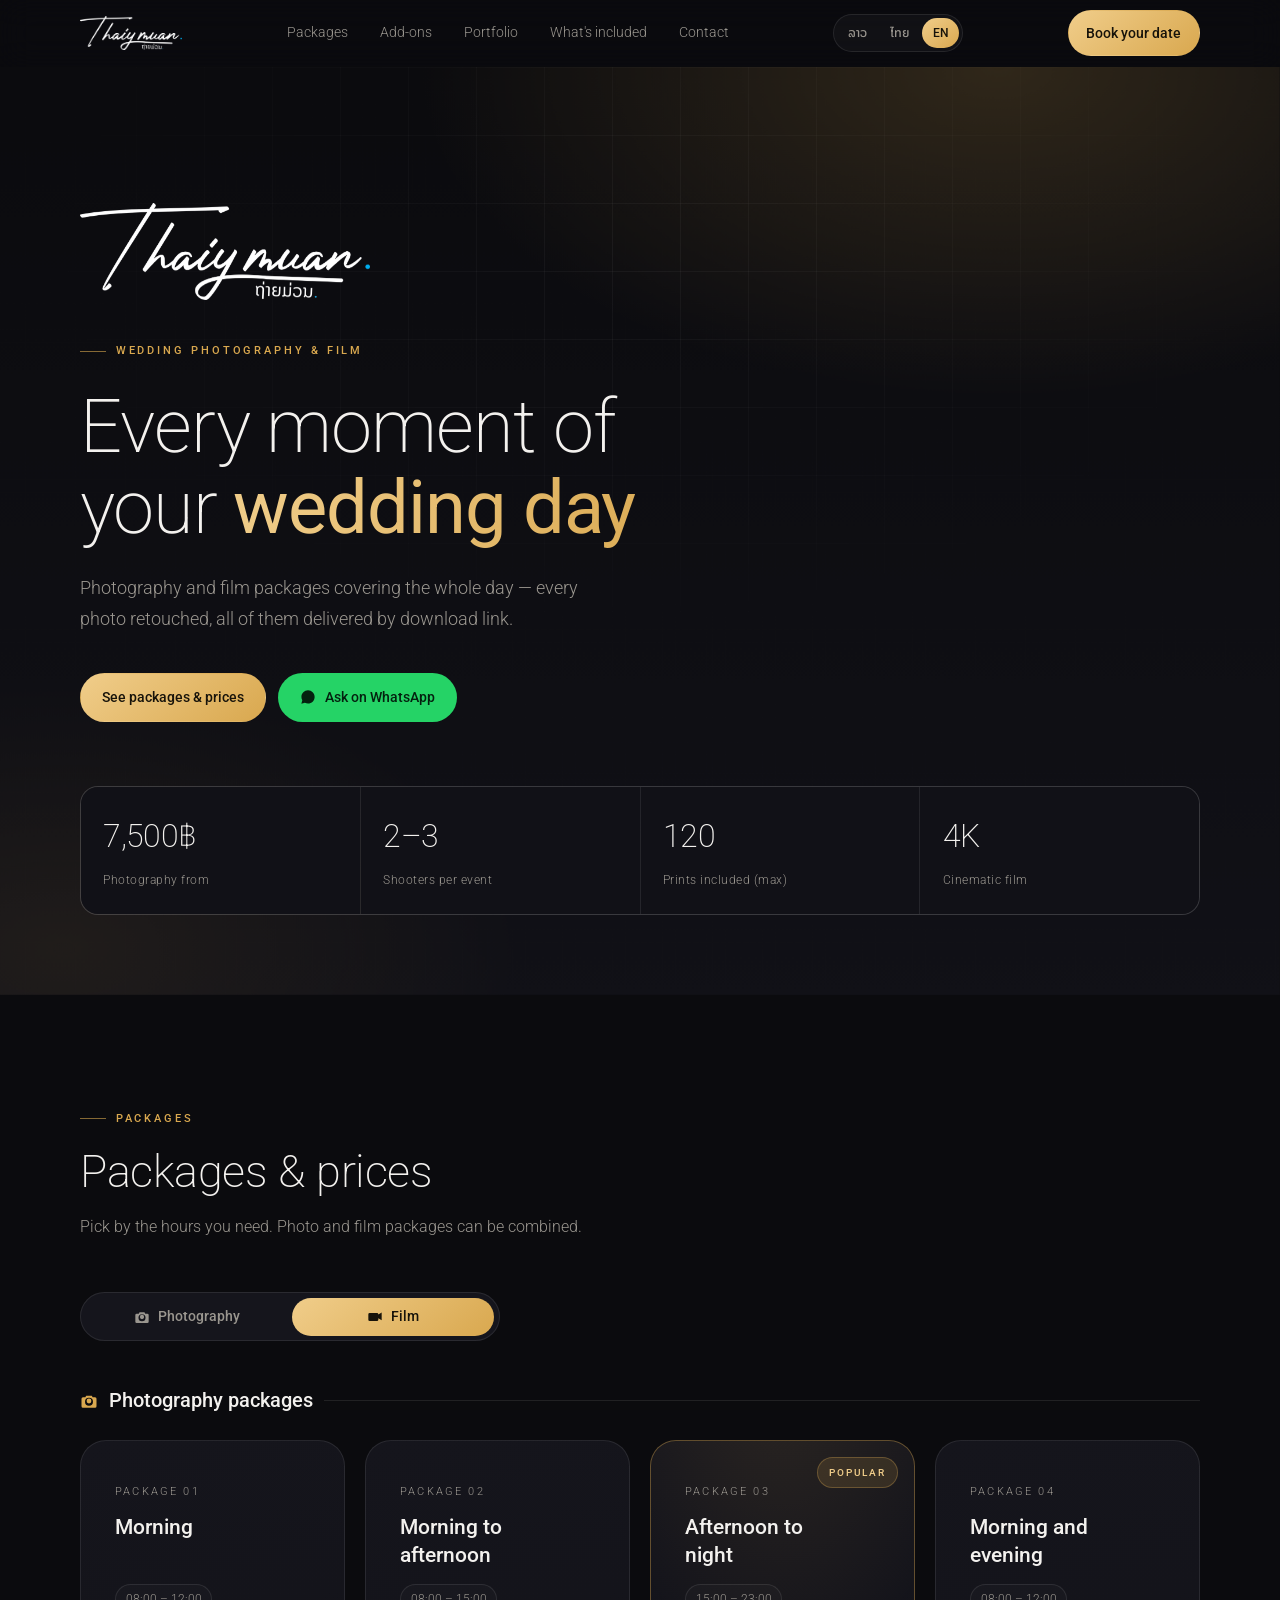
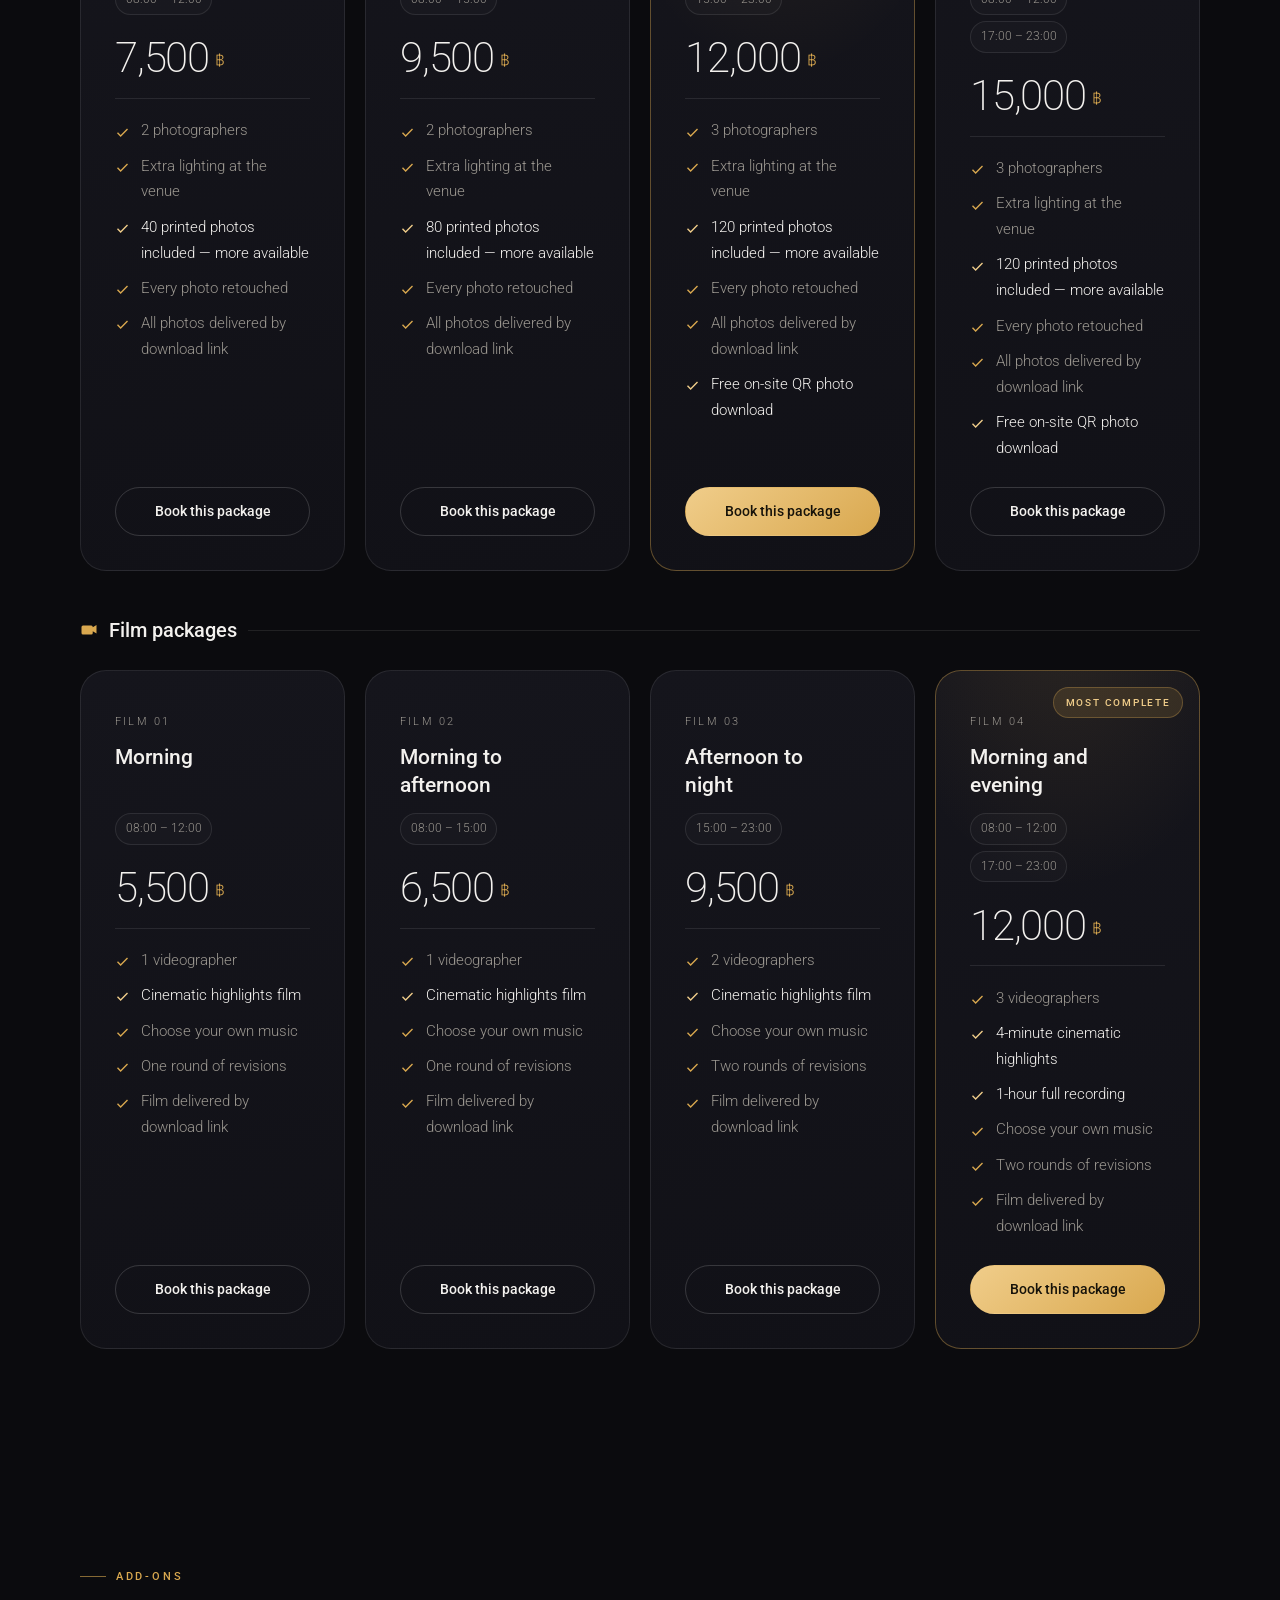
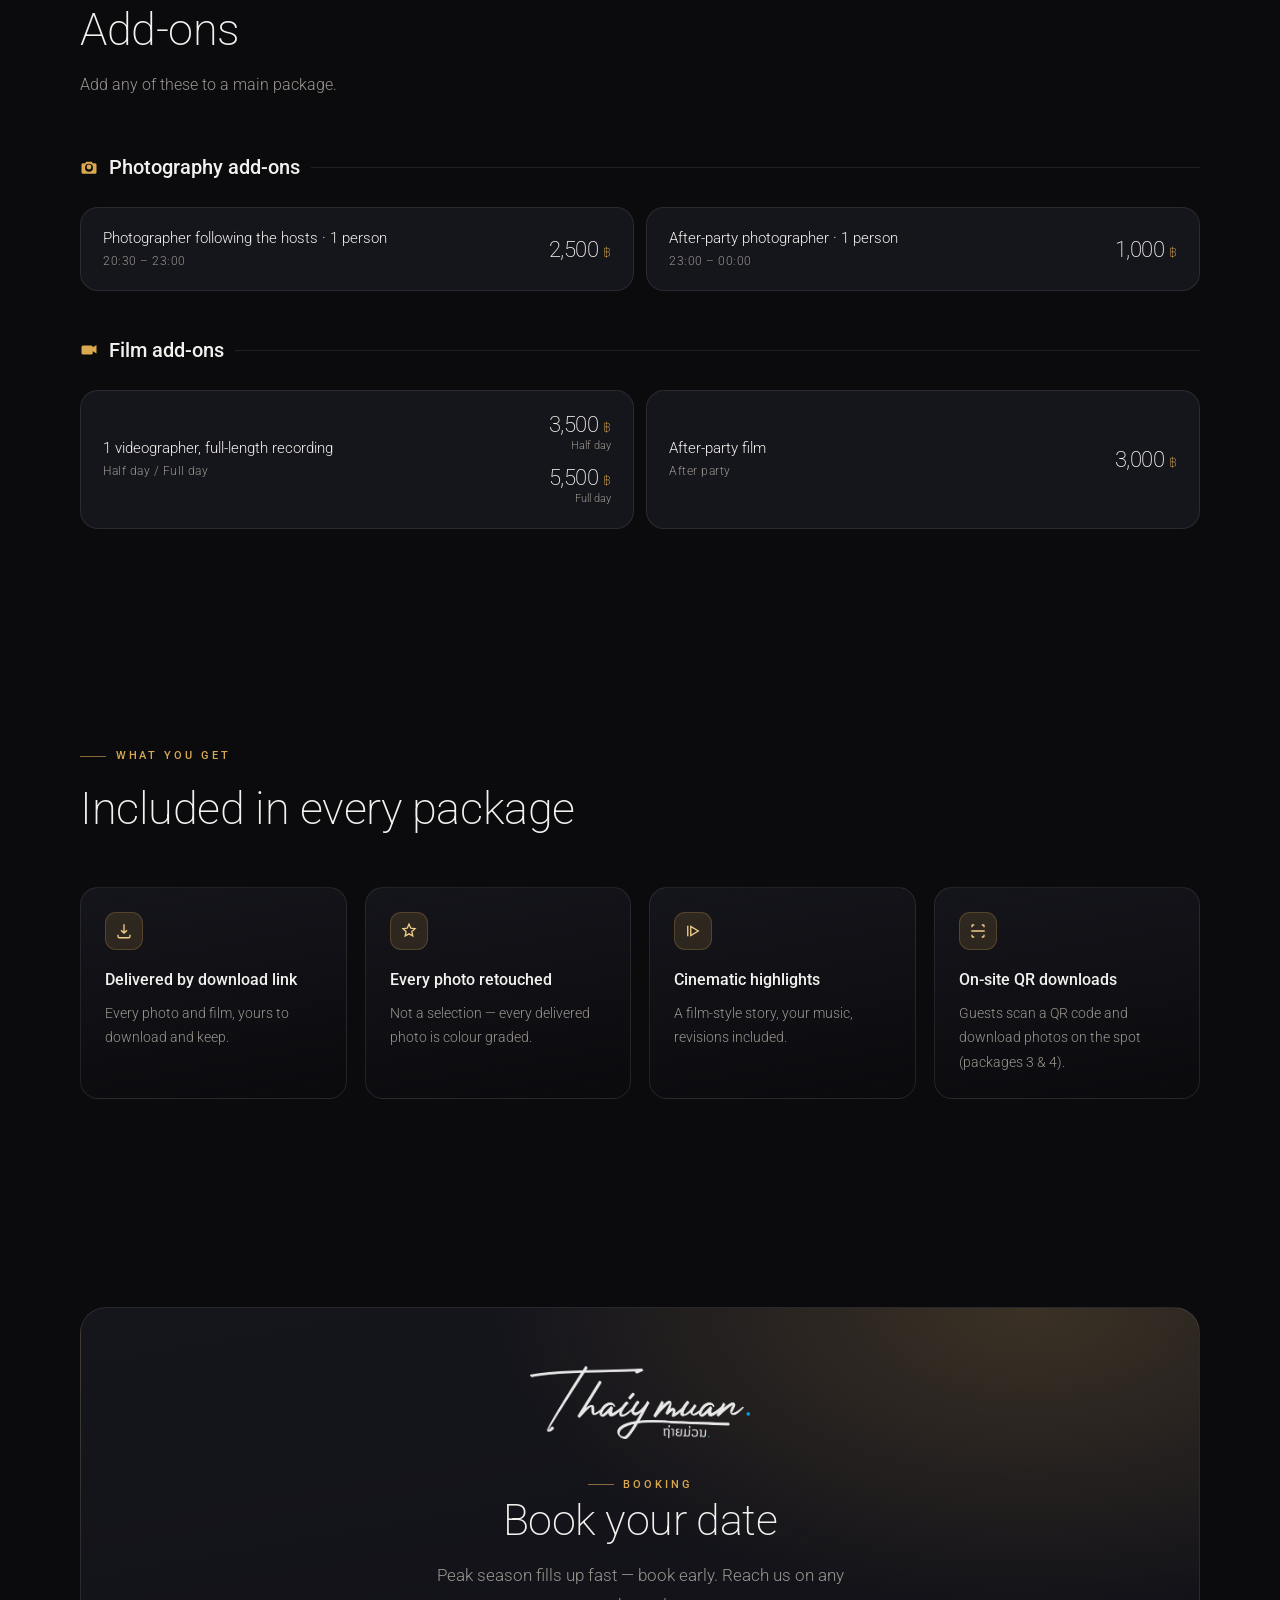
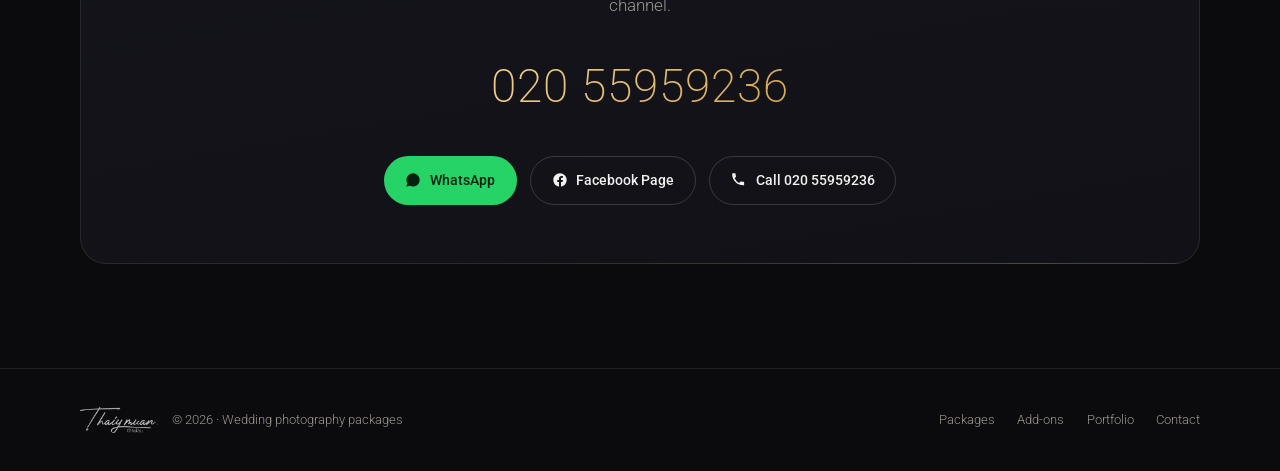
==== commit 77436c3b: "Drop the promotion and show full prices Photography packages go back to 7,500 / 9,500 / 12,000 / 15," ====
--- a/index.html
+++ b/index.html
@@ -7,7 +7,7 @@
 <meta name="description" content="Thaiymuan Production — ແພັກເກັດຖ່າຍຮູບ ແລະ ຖ່າຍວິດີໂອງານດອງ. ລາຄາຄົບທຸກແພັກເກັດ. ຕິດຕໍ່ 020 55959236">
 <meta name="theme-color" content="#0b0b0e">
 <meta property="og:title" content="Thaiymuan Production — ແພັກເກັດຖ່າຍຮູບງານດອງ">
-<meta property="og:description" content="ແພັກເກັດຖ່າຍຮູບງານດອງ ຫຼຸດແລ້ວເລີ່ມຕົ້ນ 6,500฿ · ແພັກເກັດວິດີໂອ ເລີ່ມຕົ້ນ 5,500฿ · ຕິດຕໍ່ 020 55959236">
+<meta property="og:description" content="ແພັກເກັດຖ່າຍຮູບງານດອງ ເລີ່ມຕົ້ນ 7,500฿ · ແພັກເກັດວິດີໂອ ເລີ່ມຕົ້ນ 5,500฿ · ຕິດຕໍ່ 020 55959236">
 <meta property="og:type" content="website">
 <meta property="og:image" content="logo/og-image.jpg">
 <meta name="twitter:card" content="summary_large_image">
@@ -66,7 +66,7 @@
       </a>
     </div>
     <div class="stats rv">
-      <div class="stat"><b data-count="6500" data-suffix="฿">6,500฿</b><span data-i18n="stat.from">ຖ່າຍຮູບ ເລີ່ມຕົ້ນ (ຫຼຸດແລ້ວ)</span></div>
+      <div class="stat"><b data-count="7500" data-suffix="฿">7,500฿</b><span data-i18n="stat.from">ຖ່າຍຮູບ ເລີ່ມຕົ້ນ</span></div>
       <div class="stat"><b>2–3</b><span data-i18n="stat.crew">ຊ່າງຕໍ່ງານ</span></div>
       <div class="stat"><b data-count="120">120</b><span data-i18n="stat.prints">ຮູບປຣິ້ນສູງສຸດ</span></div>
       <div class="stat"><b>4K</b><span>Cinematic film</span></div>
@@ -81,7 +81,6 @@
       <span class="eyebrow">Packages</span>
       <h2 data-i18n="sec.pkg.title">ແພັກເກັດ ແລະ ລາຄາ</h2>
       <p data-i18n="sec.pkg.desc">ເລືອກຕາມຊ່ວງເວລາຂອງງານ. ສາມາດປະສົມແພັກເກັດຮູບ ແລະ ວິດີໂອ ເຂົ້າກັນໄດ້.</p>
-      <p data-i18n="promo" class="promo">ໂປຣໂມຊັນແພັກເກັດຖ່າຍຮູບ — ແພັກເກັດ 1 ແລະ 2 ຫຼຸດ 1,000฿ · ແພັກເກັດ 3 ແລະ 4 ຫຼຸດ 2,000฿</p>
     </div>
 
     <div class="toggle rv" role="tablist" aria-label="ປະເພດແພັກເກັດ">
@@ -105,8 +104,7 @@
           <h3 data-i18n="pkg.morning">ງານເຊົ້າ</h3>
           <div class="hours"><span>08:00 – 12:00</span></div>
         </div>
-        <div class="price"><s>7,500฿</s><b>6,500</b><i>฿</i></div>
-        <div data-i18n="save1000" class="save">ຫຼຸດ 1,000 ฿</div>
+        <div class="price"><b>7,500</b><i>฿</i></div>
         <ul class="feats">
           <li data-i18n="f.ph2"><svg viewBox="0 0 24 24"><path d="M4 12.5 9 17.5 20 6.5"/></svg>ຊ່າງພາບ 2 ຄົນ</li>
           <li data-i18n="f.lights"><svg viewBox="0 0 24 24"><path d="M4 12.5 9 17.5 20 6.5"/></svg>ເພີ່ມດອກໄຟພາຍໃນງານ</li>
@@ -123,8 +121,7 @@
           <h3 data-i18n="pkg.morning2">ງານເຊົ້າສວຍ</h3>
           <div class="hours"><span>08:00 – 15:00</span></div>
         </div>
-        <div class="price"><s>9,500฿</s><b>8,500</b><i>฿</i></div>
-        <div data-i18n="save1000" class="save">ຫຼຸດ 1,000 ฿</div>
+        <div class="price"><b>9,500</b><i>฿</i></div>
         <ul class="feats">
           <li data-i18n="f.ph2"><svg viewBox="0 0 24 24"><path d="M4 12.5 9 17.5 20 6.5"/></svg>ຊ່າງພາບ 2 ຄົນ</li>
           <li data-i18n="f.lights"><svg viewBox="0 0 24 24"><path d="M4 12.5 9 17.5 20 6.5"/></svg>ເພີ່ມດອກໄຟພາຍໃນງານ</li>
@@ -142,8 +139,7 @@
           <h3 data-i18n="pkg.aft">ງານສວຍຫາແລງ</h3>
           <div class="hours"><span>15:00 – 23:00</span></div>
         </div>
-        <div class="price"><s>12,000฿</s><b>10,000</b><i>฿</i></div>
-        <div data-i18n="save2000" class="save">ຫຼຸດ 2,000 ฿</div>
+        <div class="price"><b>12,000</b><i>฿</i></div>
         <ul class="feats">
           <li data-i18n="f.ph3"><svg viewBox="0 0 24 24"><path d="M4 12.5 9 17.5 20 6.5"/></svg>ຊ່າງພາບ 3 ຄົນ</li>
           <li data-i18n="f.lights"><svg viewBox="0 0 24 24"><path d="M4 12.5 9 17.5 20 6.5"/></svg>ເພີ່ມດອກໄຟພາຍໃນງານ</li>
@@ -161,8 +157,7 @@
           <h3 data-i18n="pkg.both">ງານເຊົ້າ ແລະ ຕອນແລງ</h3>
           <div class="hours"><span>08:00 – 12:00</span><span>17:00 – 23:00</span></div>
         </div>
-        <div class="price"><s>15,000฿</s><b>13,000</b><i>฿</i></div>
-        <div data-i18n="save2000" class="save">ຫຼຸດ 2,000 ฿</div>
+        <div class="price"><b>15,000</b><i>฿</i></div>
         <ul class="feats">
           <li data-i18n="f.ph3"><svg viewBox="0 0 24 24"><path d="M4 12.5 9 17.5 20 6.5"/></svg>ຊ່າງພາບ 3 ຄົນ</li>
           <li data-i18n="f.lights"><svg viewBox="0 0 24 24"><path d="M4 12.5 9 17.5 20 6.5"/></svg>ເພີ່ມດອກໄຟພາຍໃນງານ</li>
